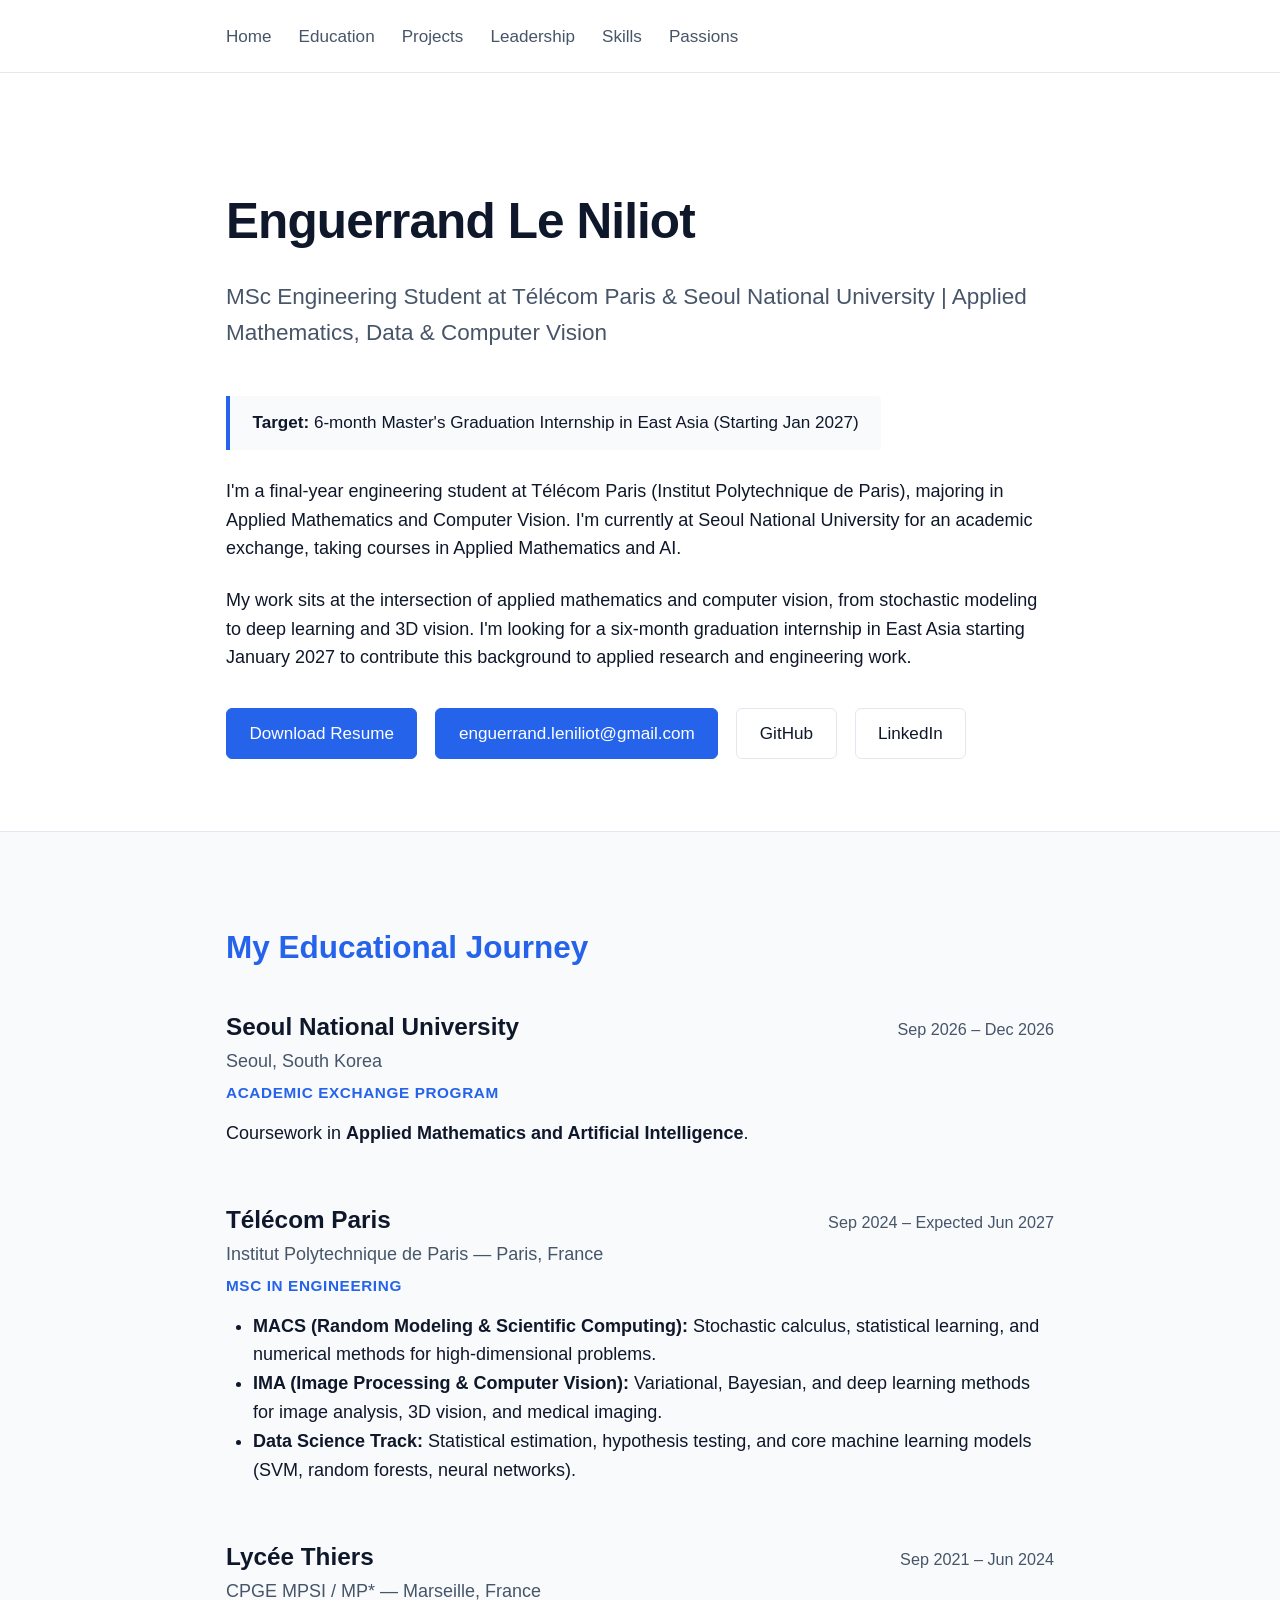
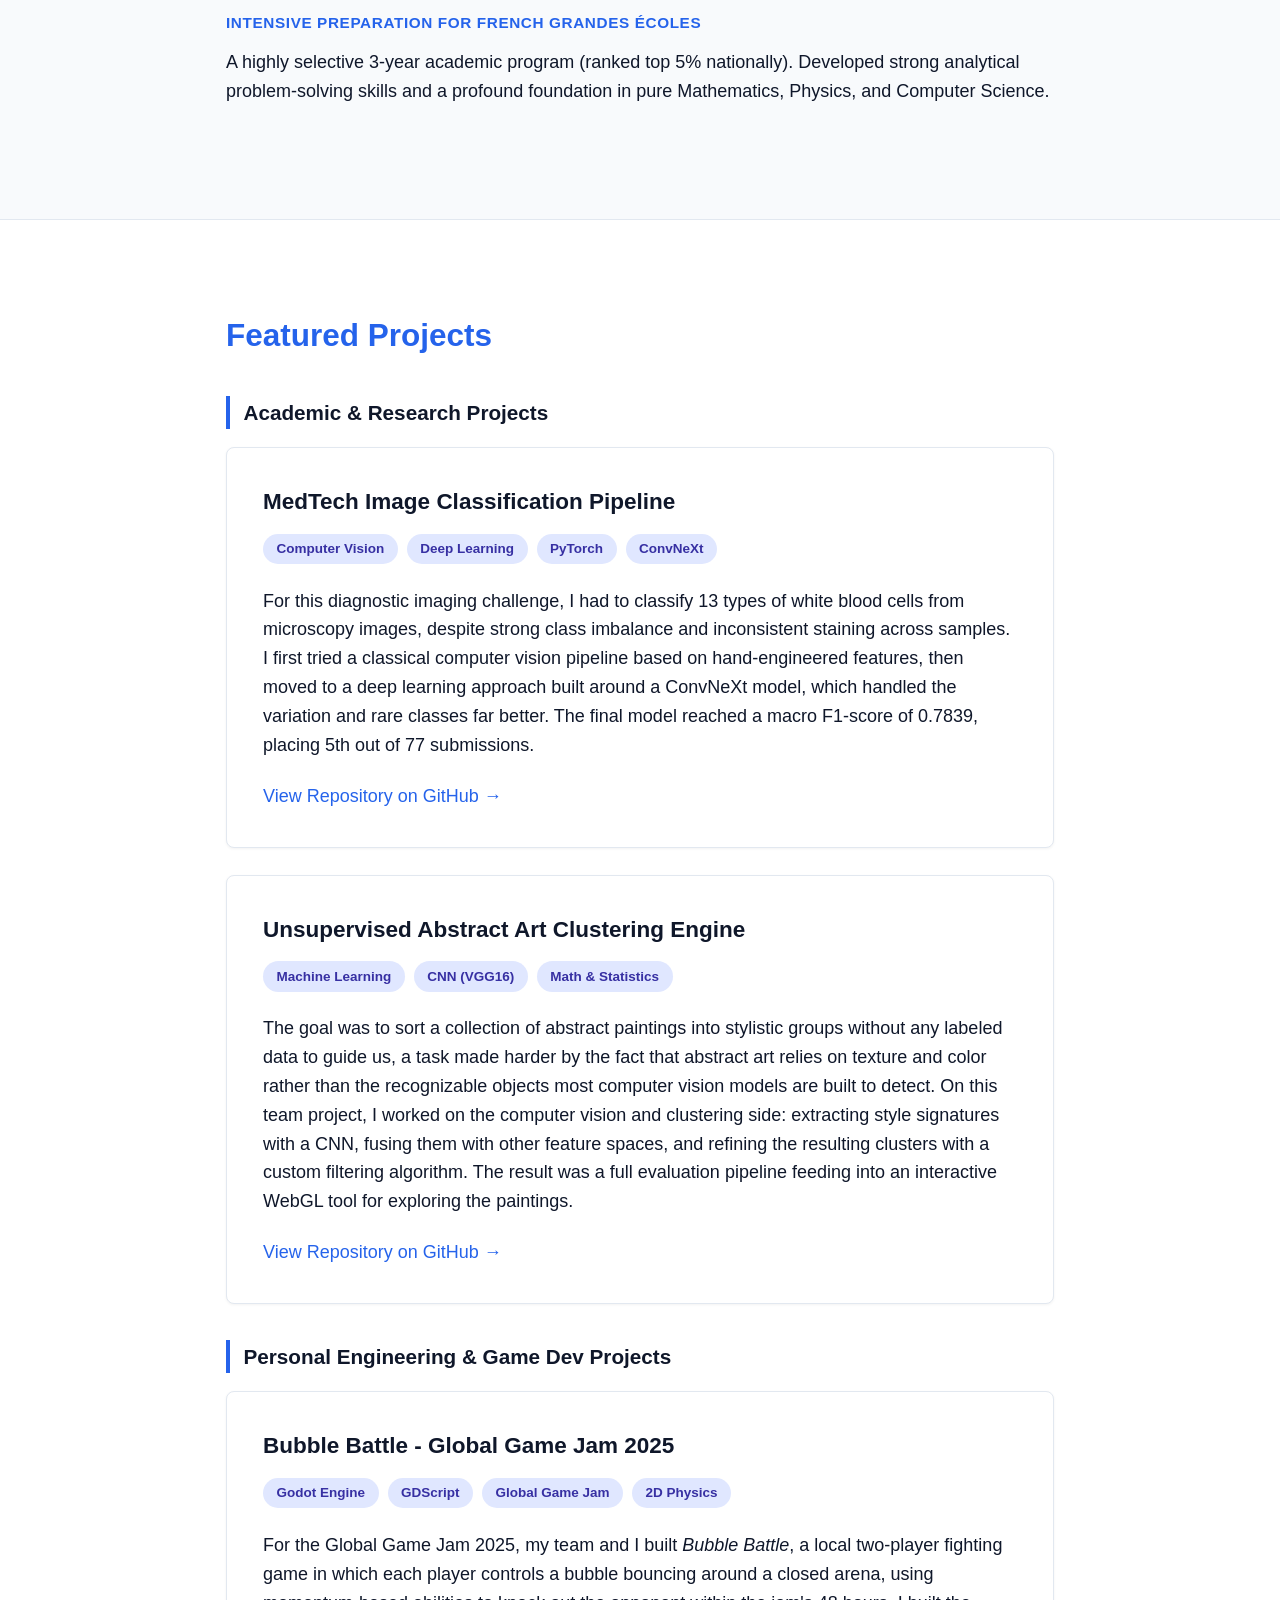
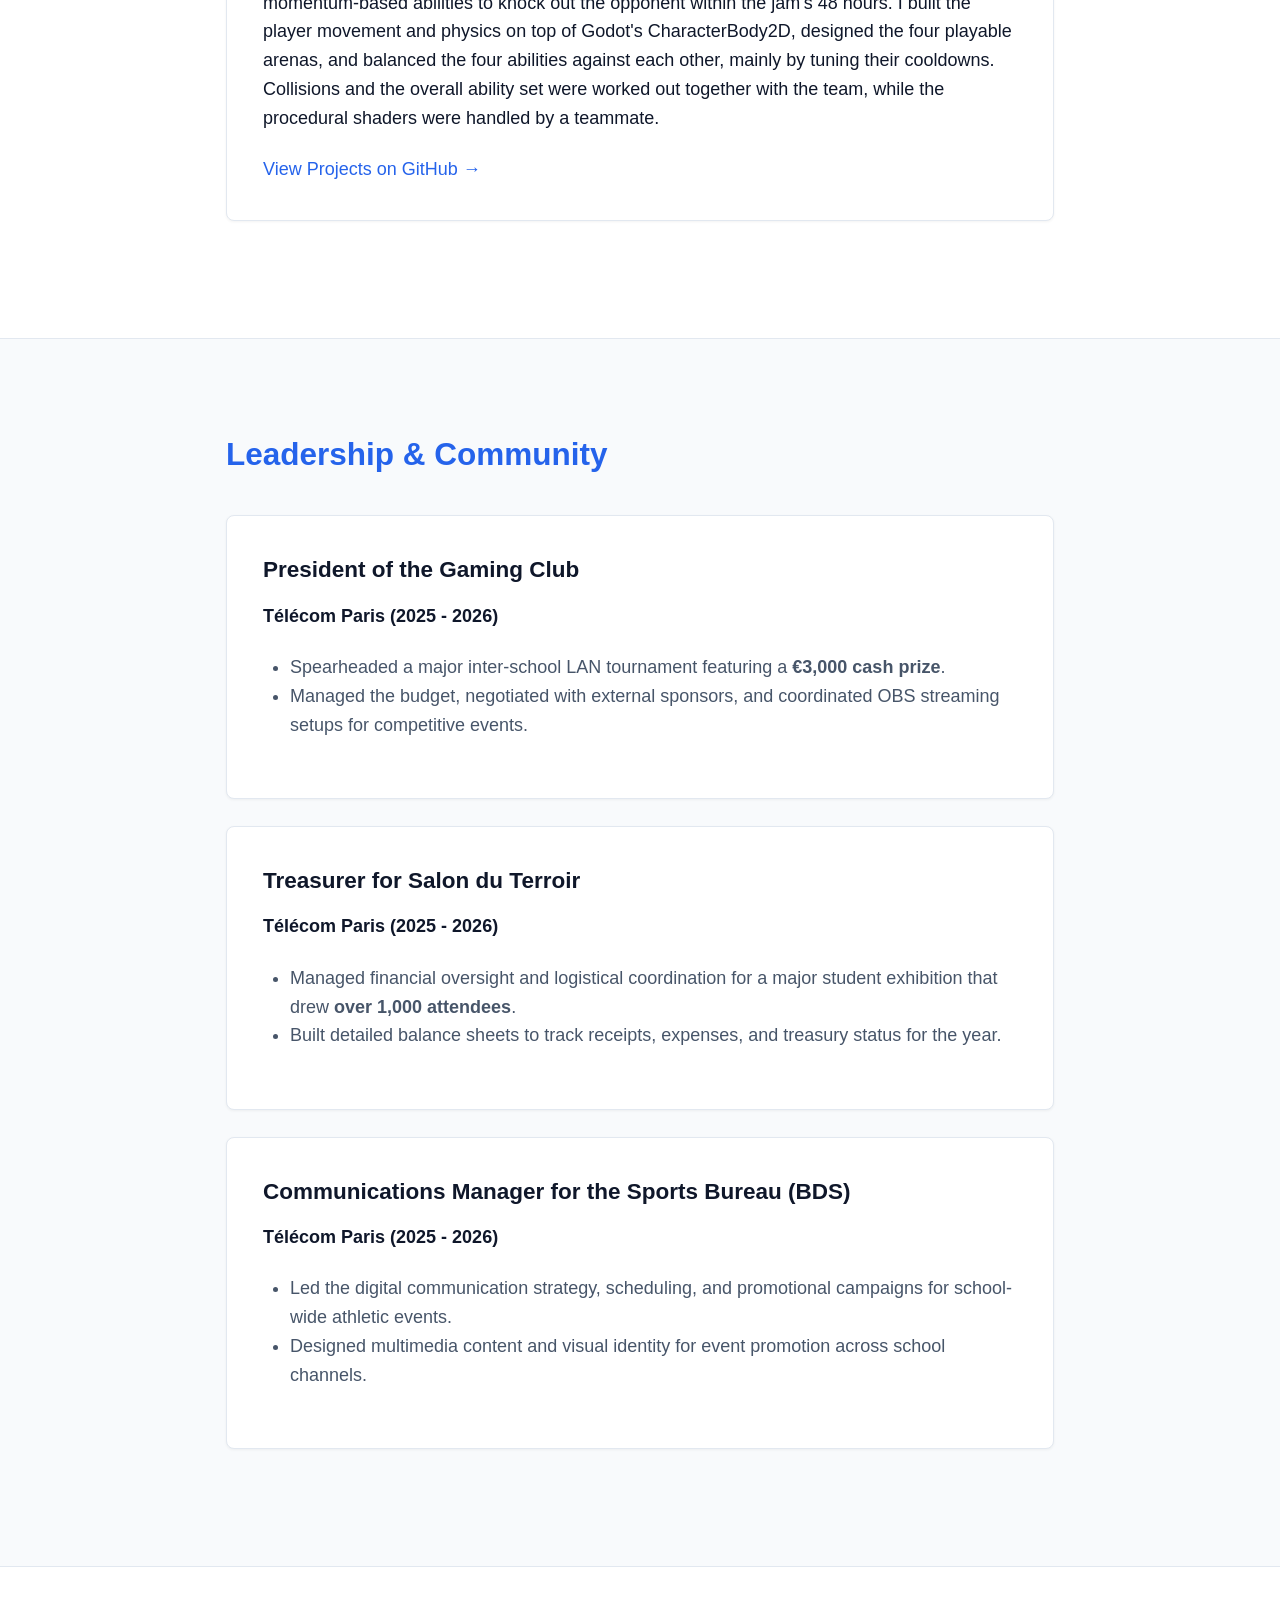
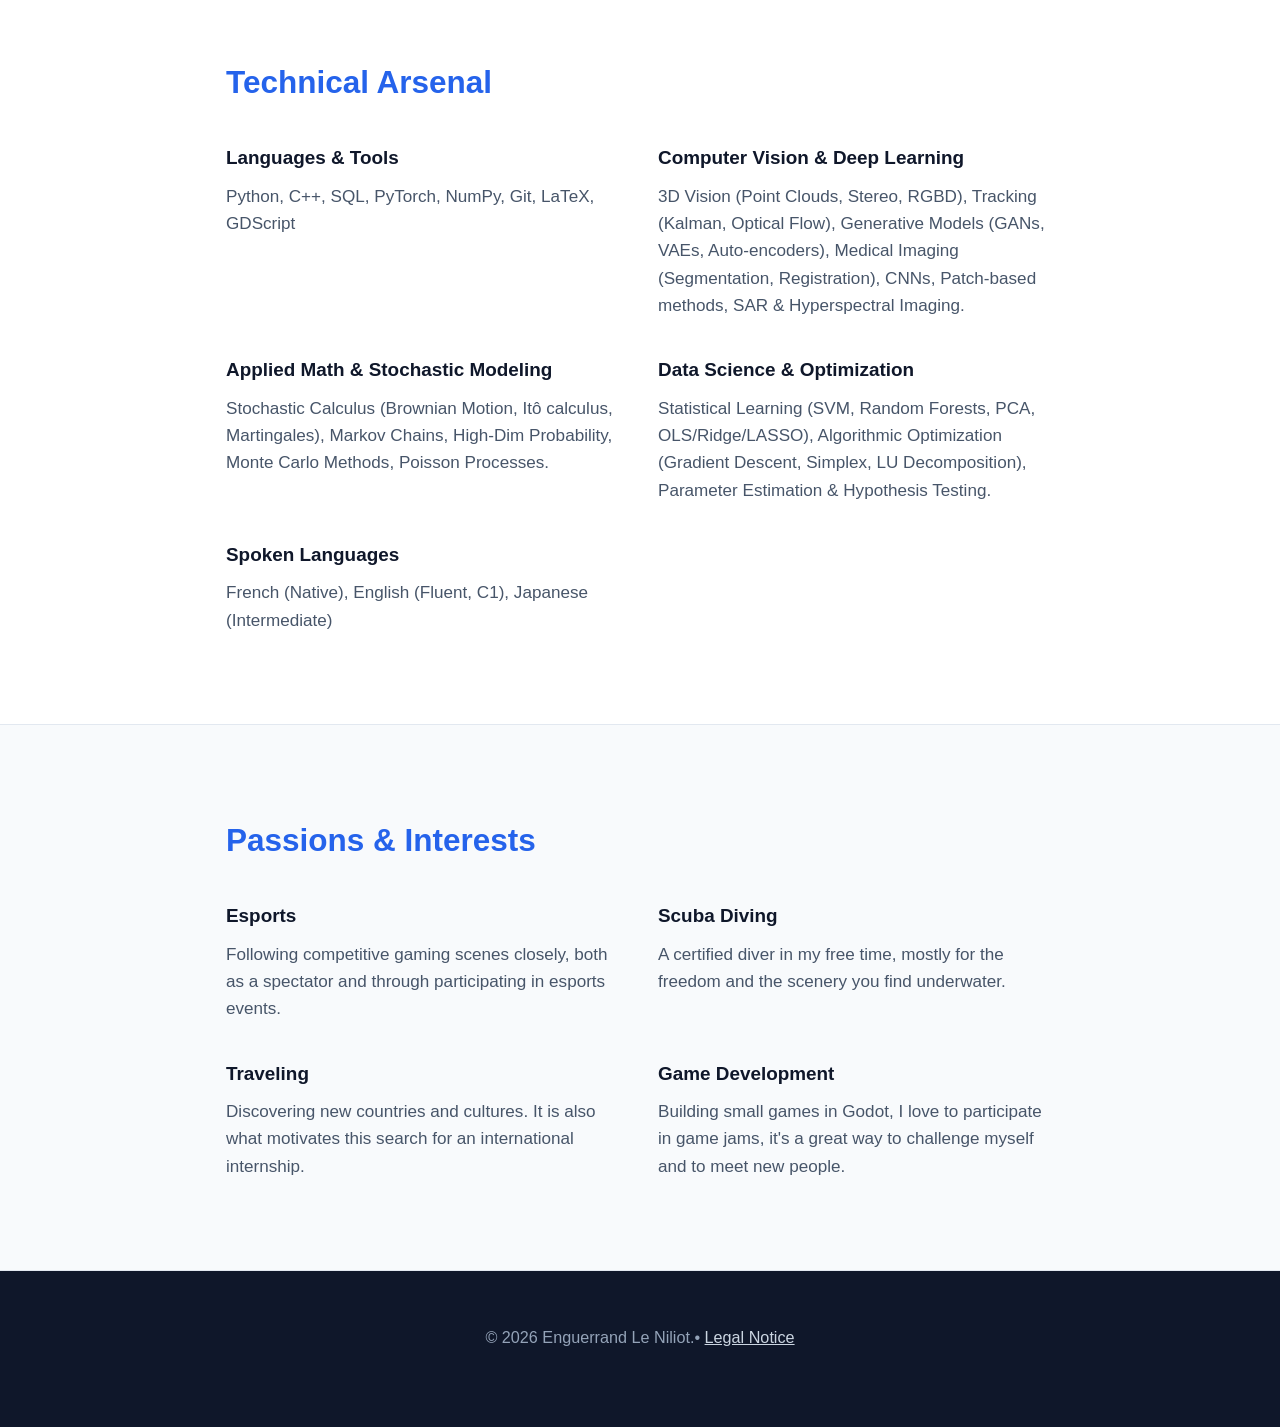
==== index.html @ 6fbf0fba "update site" ====
<!DOCTYPE html>
<html lang="en">

<head>
    <meta charset="UTF-8">
    <meta name="viewport" content="width=device-width, initial-scale=1.0">
    <meta name="description"
        content="Enguerrand Le Niliot - Portfolio. MSc Engineering Student in Applied Math, Data & Computer Vision.">
    <title>Enguerrand Le Niliot | Applied Math & Computer Vision</title>
    <link rel="stylesheet" href="css/style.css">
</head>

<body>

    <nav class="navbar">
        <div class="container">
            <a href="#hero">Home</a>
            <a href="#education">Education</a>
            <a href="#projects">Projects</a>
            <a href="#leadership">Leadership</a>
            <a href="#skills">Skills</a>
            <a href="#passions">Passions</a>
        </div>
    </nav>

    <header id="hero" class="section hero">
        <div class="container">
            <h1>Enguerrand Le Niliot</h1>
            <h2>MSc Engineering Student at Télécom Paris & Seoul National University | Applied Mathematics, Data &
                Computer Vision</h2>

            <div class="badge">
                <p><strong>Target:</strong> 6-month Master's Graduation Internship in East Asia (Starting Jan 2027)</p>
            </div>

            <p>
                I'm a final-year engineering student at Télécom Paris (Institut Polytechnique de Paris), majoring in
                Applied Mathematics and Computer Vision. I'm currently at Seoul National
                University for an academic exchange, taking courses in Applied Mathematics and AI.
            </p>
            <p>
                My work sits at the intersection of applied mathematics and computer vision, from stochastic
                modeling to deep learning and 3D vision. I'm looking for a six-month graduation internship in East Asia
                starting January 2027 to contribute this background to applied research and engineering work.
            </p>

            <div class="actions">
                <a href="Enguerrand_Le_Niliot_Resume.pdf" target="_blank" class="btn primary">Download Resume</a>
                <a href="mailto:enguerrand.leniliot@gmail.com" class="btn primary">enguerrand.leniliot@gmail.com</a>
                <a href="https://github.com/EnguerrandLN" target="_blank" class="btn secondary">GitHub</a>
                <a href="https://www.linkedin.com/in/enguerrand-le-niliot" target="_blank"
                    class="btn secondary">LinkedIn</a>
            </div>
        </div>
    </header>

    <section id="education" class="section bg-alt">
        <div class="container">
            <h3>My Educational Journey</h3>

            <div style="margin-bottom: 3rem;">
                <div
                    style="display: flex; justify-content: space-between; align-items: baseline; flex-wrap: wrap; gap: 0.5rem 1rem;">
                    <h4 style="font-size: 1.35rem; margin-bottom: 0;">Seoul National University</h4>
                    <span style="color: var(--text-muted); font-size: 0.9rem; white-space: nowrap;">Sep 2026 – Dec
                        2026</span>
                </div>
                <p style="color: var(--text-muted); margin-bottom: 0.25rem;">Seoul, South Korea</p>
                <p
                    style="font-size: 0.85rem; font-weight: 600; color: var(--accent-color); text-transform: uppercase; letter-spacing: 0.04em; margin-bottom: 0.75rem;">
                    Academic Exchange Program</p>
                <p>Coursework in <strong>Applied Mathematics and Artificial Intelligence</strong>.</p>
            </div>

            <div style="margin-bottom: 3rem;">
                <div
                    style="display: flex; justify-content: space-between; align-items: baseline; flex-wrap: wrap; gap: 0.5rem 1rem;">
                    <h4 style="font-size: 1.35rem; margin-bottom: 0;">Télécom Paris</h4>
                    <span style="color: var(--text-muted); font-size: 0.9rem; white-space: nowrap;">Sep 2024 – Expected
                        Jun 2027</span>
                </div>
                <p style="color: var(--text-muted); margin-bottom: 0.25rem;">Institut Polytechnique de Paris — Paris,
                    France</p>
                <p
                    style="font-size: 0.85rem; font-weight: 600; color: var(--accent-color); text-transform: uppercase; letter-spacing: 0.04em; margin-bottom: 0.75rem;">
                    MSc in Engineering</p>
                <ul style="color: var(--text-main);">
                    <li><strong>MACS (Random Modeling & Scientific Computing):</strong> Stochastic calculus, statistical
                        learning, and numerical methods for high-dimensional problems.</li>
                    <li><strong>IMA (Image Processing & Computer Vision):</strong> Variational, Bayesian, and deep
                        learning methods for image analysis, 3D vision, and medical imaging.</li>
                    <li><strong>Data Science Track:</strong> Statistical estimation, hypothesis testing, and core
                        machine learning models (SVM, random forests, neural networks).</li>
                </ul>
            </div>

            <div>
                <div
                    style="display: flex; justify-content: space-between; align-items: baseline; flex-wrap: wrap; gap: 0.5rem 1rem;">
                    <h4 style="font-size: 1.35rem; margin-bottom: 0;">Lycée Thiers</h4>
                    <span style="color: var(--text-muted); font-size: 0.9rem; white-space: nowrap;">Sep 2021 – Jun
                        2024</span>
                </div>
                <p style="color: var(--text-muted); margin-bottom: 0.25rem;">CPGE MPSI / MP* — Marseille, France</p>
                <p
                    style="font-size: 0.85rem; font-weight: 600; color: var(--accent-color); text-transform: uppercase; letter-spacing: 0.04em; margin-bottom: 0.75rem;">
                    Intensive Preparation for French Grandes Écoles</p>
                <p>A highly selective 3-year academic program (ranked top 5% nationally). Developed strong analytical
                    problem-solving skills and a profound foundation in pure Mathematics, Physics, and Computer
                    Science.</p>
            </div>
        </div>
    </section>

    <section id="projects" class="section">
        <div class="container">
            <h3>Featured Projects</h3>

            <h4 class="section-subtitle">Academic & Research Projects</h4>

            <div class="project-card">
                <h4>MedTech Image Classification Pipeline</h4>
                <div class="tags">
                    <span class="tag">Computer Vision</span>
                    <span class="tag">Deep Learning</span>
                    <span class="tag">PyTorch</span>
                    <span class="tag">ConvNeXt</span>
                </div>
                <p>For this diagnostic imaging challenge, I had to classify 13 types of white blood cells from
                    microscopy images, despite strong class imbalance and inconsistent staining across samples. I first
                    tried a classical computer vision pipeline based on hand-engineered features, then moved to a deep
                    learning approach built around a ConvNeXt model, which handled the variation and rare classes far
                    better. The final model reached a macro F1-score of 0.7839, placing 5th out of 77 submissions.</p>
                <a href="https://github.com/EnguerrandLN/White-Blood-Cell-Classification" target="_blank"
                    class="link">View Repository on GitHub &rarr;</a>
            </div>

            <div class="project-card">
                <h4>Unsupervised Abstract Art Clustering Engine</h4>
                <div class="tags">
                    <span class="tag">Machine Learning</span>
                    <span class="tag">CNN (VGG16)</span>
                    <span class="tag">Math & Statistics</span>
                </div>
                <p>The goal was to sort a collection of abstract paintings into stylistic groups without any labeled
                    data
                    to guide us, a task made harder by the fact that abstract art relies on texture and color rather
                    than
                    the recognizable objects most computer vision models are built to detect. On this team project, I
                    worked on the computer vision and clustering side: extracting style signatures with a CNN, fusing
                    them
                    with other feature spaces, and refining the resulting clusters with a custom filtering algorithm.
                    The
                    result was a full evaluation pipeline feeding into an interactive WebGL tool for exploring the
                    paintings.</p>
                <a href="https://github.com/EnguerrandLN/classification-of-abstract-painting" target="_blank"
                    class="link">View Repository on GitHub &rarr;</a>
            </div>

            <h4 class="section-subtitle">Personal Engineering & Game Dev Projects</h4>

            <div class="project-card">
                <h4>Bubble Battle - Global Game Jam 2025</h4>
                <div class="tags">
                    <span class="tag">Godot Engine</span>
                    <span class="tag">GDScript</span>
                    <span class="tag">Global Game Jam</span>
                    <span class="tag">2D Physics</span>
                </div>
                <p>For the Global Game Jam 2025, my team and I built <em>Bubble Battle</em>, a local two-player fighting
                    game in which each player controls a bubble bouncing around a closed arena, using momentum-based
                    abilities to knock out the opponent within the jam's 48 hours. I built the player movement and
                    physics
                    on top of Godot's CharacterBody2D, designed the four playable arenas, and balanced the four
                    abilities
                    against each other, mainly by tuning their cooldowns. Collisions and the overall ability set were
                    worked out together with the team, while the procedural shaders were handled by a teammate.</p>
                <a href="https://github.com/Alex-Onceanu/GGJ2025" target="_blank" class="link">View Projects on GitHub
                    &rarr;</a>
            </div>
        </div>
    </section>

    <section id="leadership" class="section bg-alt">
        <div class="container">
            <h3>Leadership & Community</h3>

            <div class="project-card">
                <h4>President of the Gaming Club</h4>
                <p><strong>Télécom Paris (2025 - 2026)</strong></p>
                <ul>
                    <li>Spearheaded a major inter-school LAN tournament featuring a <strong>€3,000 cash prize</strong>.
                    </li>
                    <li>Managed the budget, negotiated with external sponsors, and coordinated OBS streaming setups for
                        competitive events.</li>
                </ul>
            </div>

            <div class="project-card">
                <h4>Treasurer for Salon du Terroir</h4>
                <p><strong>Télécom Paris (2025 - 2026)</strong></p>
                <ul>
                    <li>Managed financial oversight and logistical coordination for a major student exhibition that drew
                        <strong>over 1,000 attendees</strong>.
                    </li>
                    <li>Built detailed balance sheets to track receipts, expenses, and treasury status for the year.
                    </li>
                </ul>
            </div>
            <div class="project-card">
                <h4>Communications Manager for the Sports Bureau (BDS)</h4>
                <p><strong>Télécom Paris (2025 - 2026)</strong></p>
                <ul>
                    <li>Led the digital communication strategy, scheduling, and promotional campaigns for school-wide
                        athletic events.</li>
                    <li>Designed multimedia content and visual identity for event promotion across school channels.</li>
                </ul>
            </div>
        </div>
    </section>

    <section id="skills" class="section">
        <div class="container">
            <h3>Technical Arsenal</h3>

            <div class="skills-grid">
                <div class="skill-category">
                    <h4>Languages & Tools</h4>
                    <p>Python, C++, SQL, PyTorch, NumPy, Git, LaTeX, GDScript</p>
                </div>
                <div class="skill-category">
                    <h4>Computer Vision & Deep Learning</h4>
                    <p>3D Vision (Point Clouds, Stereo, RGBD), Tracking (Kalman, Optical Flow), Generative Models
                        (GANs, VAEs, Auto-encoders), Medical Imaging (Segmentation, Registration), CNNs, Patch-based
                        methods, SAR & Hyperspectral Imaging.</p>
                </div>
                <div class="skill-category">
                    <h4>Applied Math & Stochastic Modeling</h4>
                    <p>Stochastic Calculus (Brownian Motion, Itô calculus, Martingales), Markov Chains, High-Dim
                        Probability, Monte Carlo Methods, Poisson Processes.</p>
                </div>
                <div class="skill-category">
                    <h4>Data Science & Optimization</h4>
                    <p>Statistical Learning (SVM, Random Forests, PCA, OLS/Ridge/LASSO), Algorithmic Optimization
                        (Gradient Descent, Simplex, LU Decomposition), Parameter Estimation & Hypothesis
                        Testing.</p>
                </div>
                <div class="skill-category">
                    <h4>Spoken Languages</h4>
                    <p>French (Native), English (Fluent, C1), Japanese (Intermediate)</p>
                </div>
            </div>
        </div>
    </section>

    <section id="passions" class="section bg-alt">
        <div class="container">
            <h3>Passions & Interests</h3>

            <div class="skills-grid">
                <div class="skill-category">
                    <h4>Esports</h4>
                    <p>Following competitive gaming scenes closely, both as a spectator and through participating in
                        esports events.</p>
                </div>
                <div class="skill-category">
                    <h4>Scuba Diving</h4>
                    <p>A certified diver in my free time, mostly for the freedom and the scenery you find
                        underwater.</p>
                </div>
                <div class="skill-category">
                    <h4>Traveling</h4>
                    <p>Discovering new countries and cultures. It is also what motivates this search for an
                        international internship.</p>
                </div>
                <div class="skill-category">
                    <h4>Game Development</h4>
                    <p>Building small games in Godot, I love to participate in game jams, it's a great way to challenge
                        myself and to meet new people.</p>
                </div>
            </div>
        </div>
    </section>

    <footer>
        <div class="container">
            <p>&copy; 2026 Enguerrand Le Niliot.&bull; <a href="legal.html">Legal Notice</a></p>
        </div>
    </footer>

</body>

</html>
---- css/style.css ----
/* Modern, Tech-Oriented Stylesheet */

:root {
    --bg-color: #ffffff;
    --bg-alt: #f8fafc;
    /* Gris-bleu très clair pour alterner */
    --text-main: #0f172a;
    /* Noir adouci */
    --text-muted: #475569;
    /* Gris lisible */
    --border-color: #e2e8f0;
    --accent-color: #2563eb;
    /* Bleu Tech dynamique */
    --accent-hover: #1d4ed8;
    /* Bleu plus sombre pour le survol */
    --tag-bg: #e0e7ff;
    --tag-text: #3730a3;
}

* {
    box-sizing: border-box;
    margin: 0;
    padding: 0;
}

html {
    scroll-behavior: smooth;
    scroll-padding-top: 80px;
}

body {
    font-family: -apple-system, BlinkMacSystemFont, "Segoe UI", Roboto, Helvetica, Arial, sans-serif;
    background-color: var(--bg-color);
    color: var(--text-main);
    line-height: 1.6;
}

/* Conteneur central pour limiter la largeur du texte */
.container {
    max-width: 900px;
    margin: 0 auto;
    padding: 0 2rem;
}

/* Sections et alternance de couleurs */
.section {
    padding: 5rem 0;
}

.bg-alt {
    background-color: var(--bg-alt);
    border-top: 1px solid var(--border-color);
    border-bottom: 1px solid var(--border-color);
}

/* Typographie */
h1,
h2,
h3,
h4 {
    font-weight: 600;
    margin-bottom: 1rem;
    color: var(--text-main);
}

h1 {
    font-size: 2.75rem;
    letter-spacing: -0.05rem;
    color: var(--text-main);
}

h2 {
    font-size: 1.25rem;
    font-weight: 400;
    color: var(--text-muted);
}

h3 {
    font-size: 1.75rem;
    margin-bottom: 2rem;
    color: var(--accent-color);
}

.section-subtitle {
    margin-top: 2rem;
    margin-bottom: 1rem;
    font-size: 1.15rem;
    font-weight: 600;
    border-left: 4px solid var(--accent-color);
    padding-left: 0.75rem;
}

p,
ul {
    margin-bottom: 1.25rem;
}

ul {
    padding-left: 1.5rem;
    color: var(--text-muted);
}

a {
    color: var(--accent-color);
    text-decoration: none;
    font-weight: 500;
}

a:hover {
    text-decoration: underline;
}

/* Navigation Bar */
.navbar {
    position: sticky;
    top: 0;
    background-color: rgba(255, 255, 255, 0.95);
    backdrop-filter: blur(5px);
    border-bottom: 1px solid var(--border-color);
    z-index: 100;
    padding: 1.25rem 0;
}

.navbar .container {
    display: flex;
    gap: 1.5rem;
    flex-wrap: wrap;
}

.navbar a {
    color: var(--text-muted);
    font-size: 0.95rem;
    transition: color 0.2s ease;
}

.navbar a:hover {
    color: var(--accent-color);
    text-decoration: none;
}

/* Hero / Header */
.hero {
    padding: 6rem 0 4rem 0;
}

.badge {
    display: inline-block;
    padding: 0.75rem 1.25rem;
    border-left: 4px solid var(--accent-color);
    background-color: var(--bg-alt);
    border-radius: 0 4px 4px 0;
    margin: 1.5rem 0;
    font-size: 0.95rem;
    color: var(--text-main);
}

.badge p {
    margin-bottom: 0;
}

/* Buttons */
.actions {
    display: flex;
    gap: 1rem;
    flex-wrap: wrap;
    margin-top: 2rem;
}

.btn {
    display: inline-flex;
    align-items: center;
    justify-content: center;
    padding: 0.6rem 1.25rem;
    text-decoration: none;
    border-radius: 6px;
    font-size: 0.95rem;
    font-weight: 500;
    transition: all 0.2s ease;
}

.btn:hover {
    text-decoration: none;
}

.btn.primary {
    background-color: var(--accent-color);
    color: #ffffff;
    border: 1px solid var(--accent-color);
}

.btn.primary:hover {
    background-color: var(--accent-hover);
    border-color: var(--accent-hover);
}

.btn.secondary {
    background-color: #ffffff;
    color: var(--text-main);
    border: 1px solid var(--border-color);
}

.btn.secondary:hover {
    border-color: var(--text-muted);
    background-color: var(--bg-alt);
}

/* Project Cards */
.project-card {
    background-color: #ffffff;
    border: 1px solid var(--border-color);
    padding: 2rem;
    border-radius: 8px;
    margin-bottom: 1.5rem;
    box-shadow: 0 1px 3px rgba(0, 0, 0, 0.05);
}

.project-card h4 {
    font-size: 1.25rem;
    margin-bottom: 0.75rem;
}

/* Tags */
.tags {
    margin-bottom: 1.25rem;
    display: flex;
    flex-wrap: wrap;
    gap: 0.5rem;
}

.tag {
    display: inline-block;
    font-size: 0.75rem;
    font-weight: 600;
    padding: 0.25rem 0.75rem;
    background-color: var(--tag-bg);
    color: var(--tag-text);
    border-radius: 9999px;
    /* Forme pilule */
}

/* CSS Grid pour les Skills et Passions */
.skills-grid {
    display: grid;
    grid-template-columns: repeat(auto-fit, minmax(280px, 1fr));
    gap: 2rem;
    margin-top: 1.5rem;
}

.skill-category h4 {
    margin-bottom: 0.5rem;
    font-size: 1.05rem;
}

.skill-category p {
    color: var(--text-muted);
    font-size: 0.95rem;
    margin-bottom: 0;
}

/* Footer */
footer {
    text-align: center;
    padding: 3rem 0;
    background-color: var(--text-main);
    color: #94a3b8;
    font-size: 0.9rem;
}

footer a {
    color: #cbd5e1;
    text-decoration: underline;
    transition: color 0.2s ease;
}

footer a:hover {
    color: var(--accent-color);
}

/* Mobile Adjustments */
@media (max-width: 600px) {
    .container {
        padding: 0 1.5rem;
    }

    h1 {
        font-size: 2.25rem;
    }

    h3 {
        font-size: 1.5rem;
    }

    .actions {
        flex-direction: column;
    }

    .btn {
        width: 100%;
    }

    .project-card {
        padding: 1.5rem;
    }
}

/* Legère augmentation de la taille de base sur desktop / grands écrans */
@media (min-width: 768px) {
    html {
        font-size: 18px;
    }
}
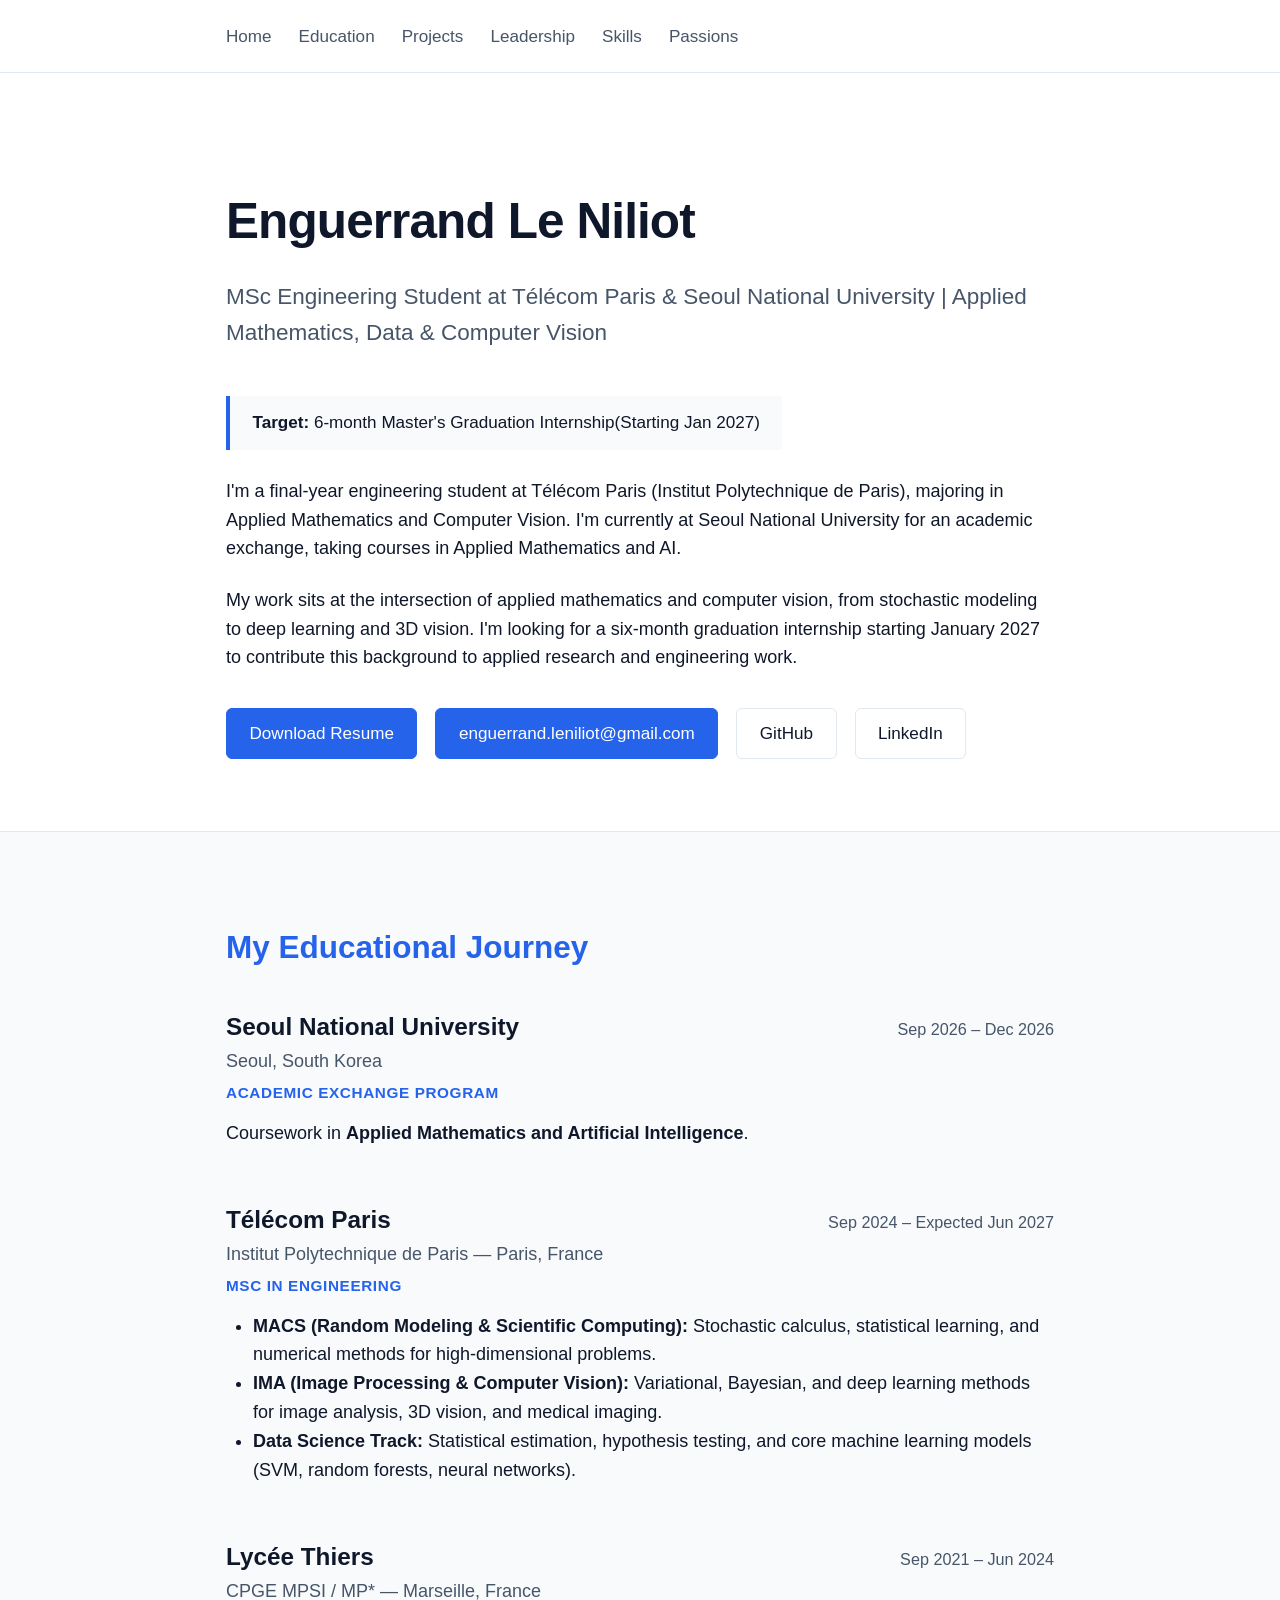
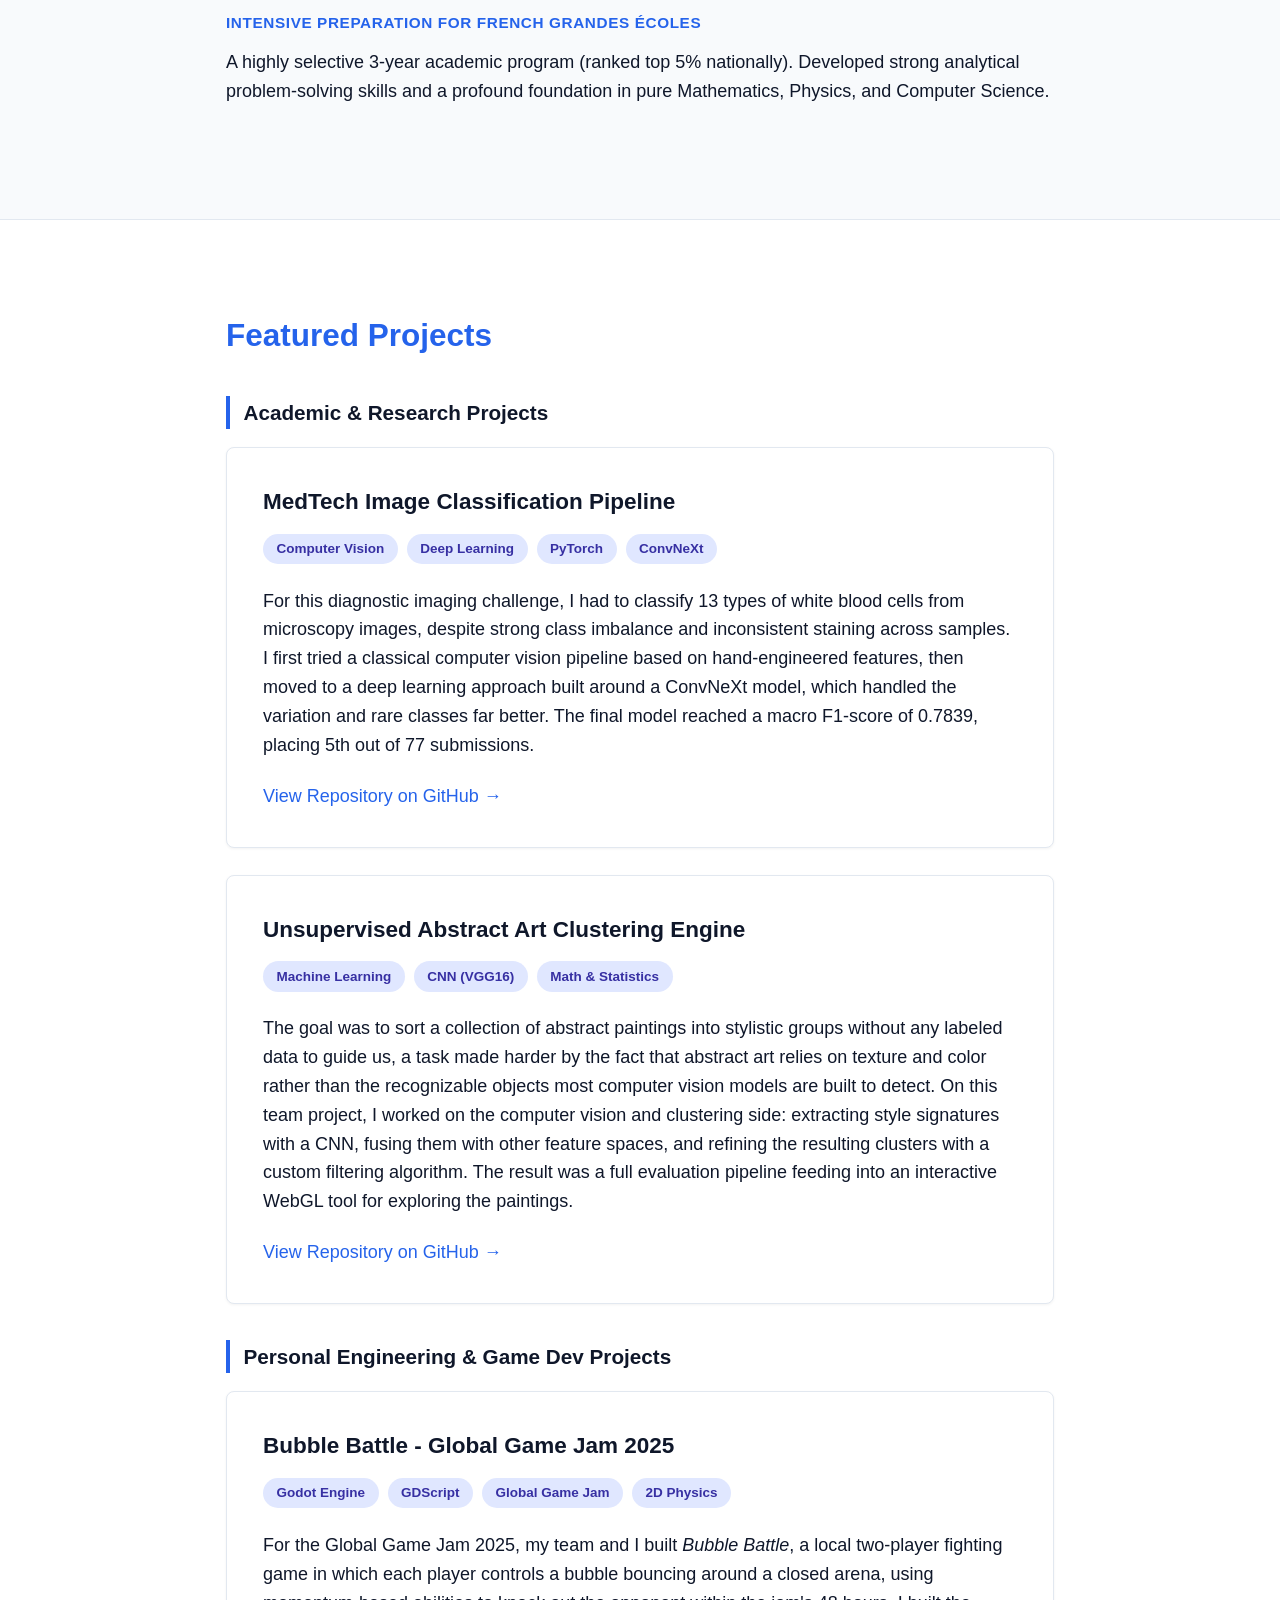
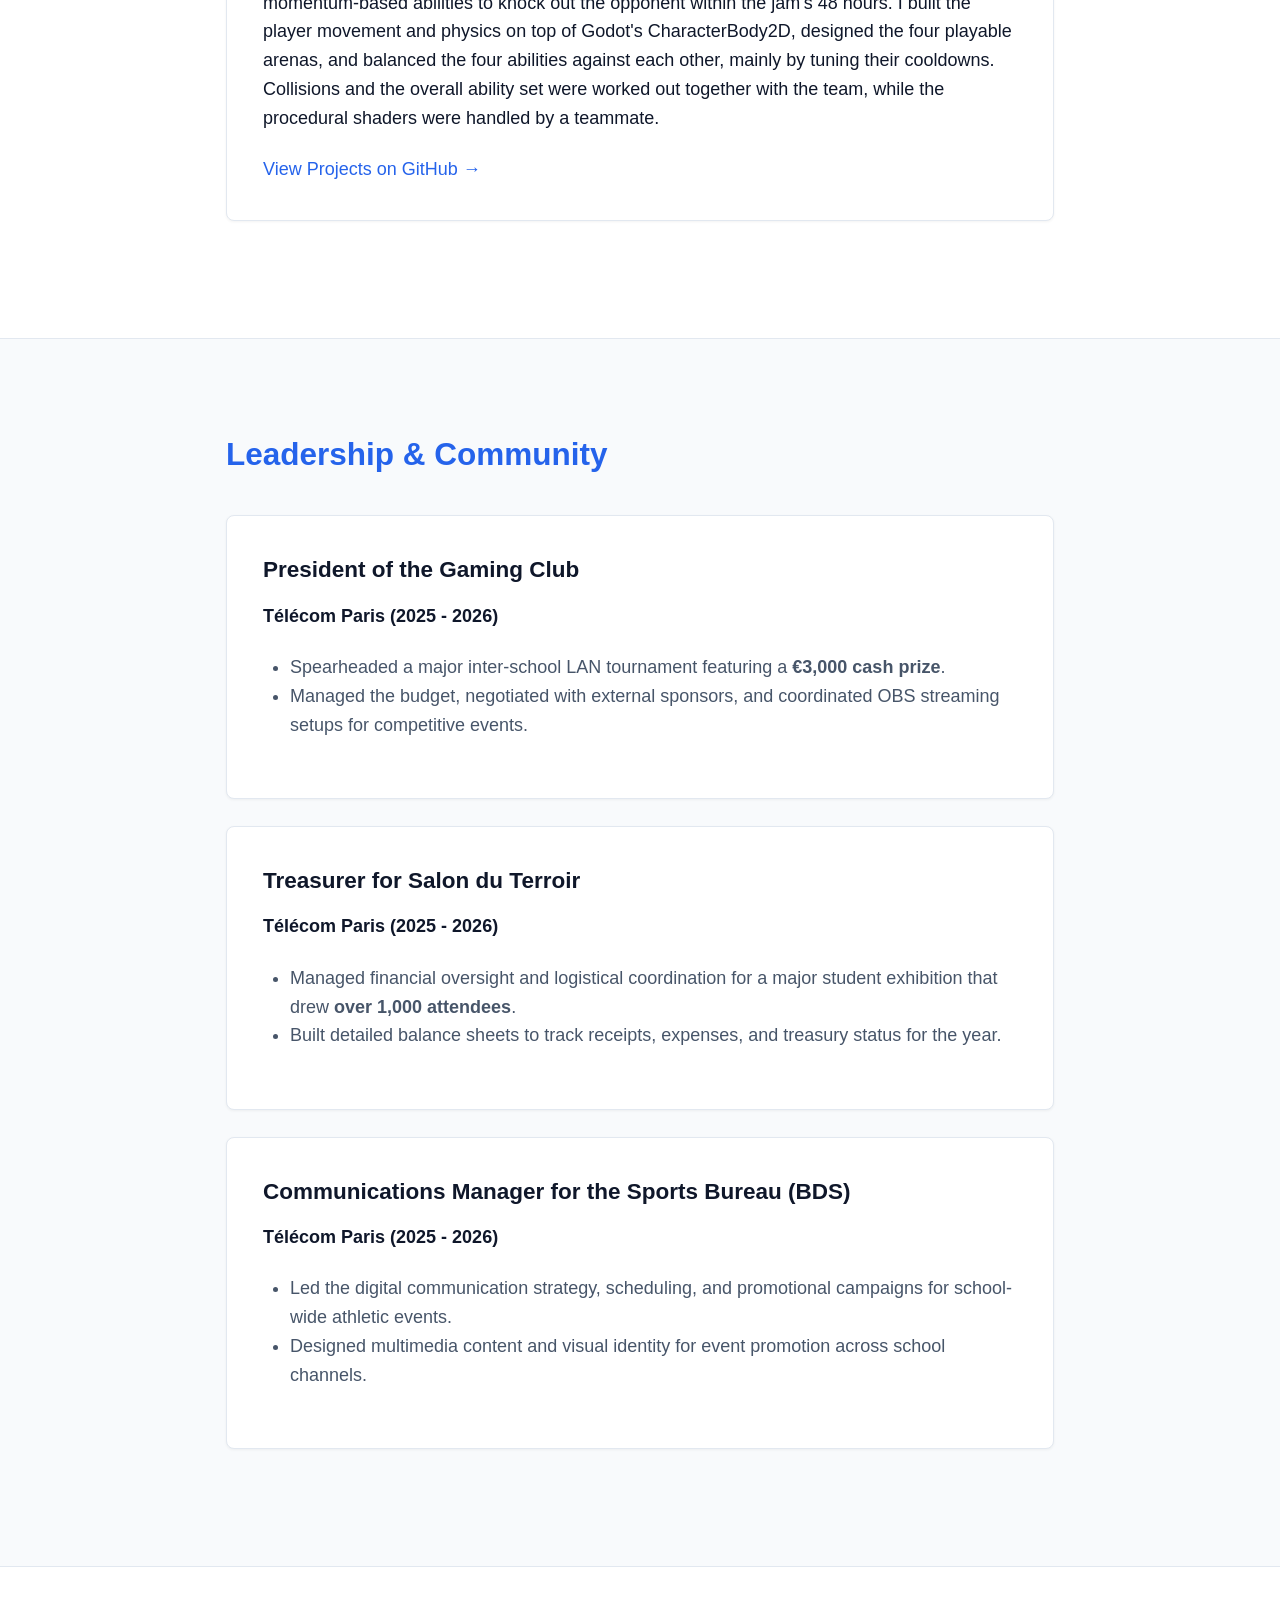
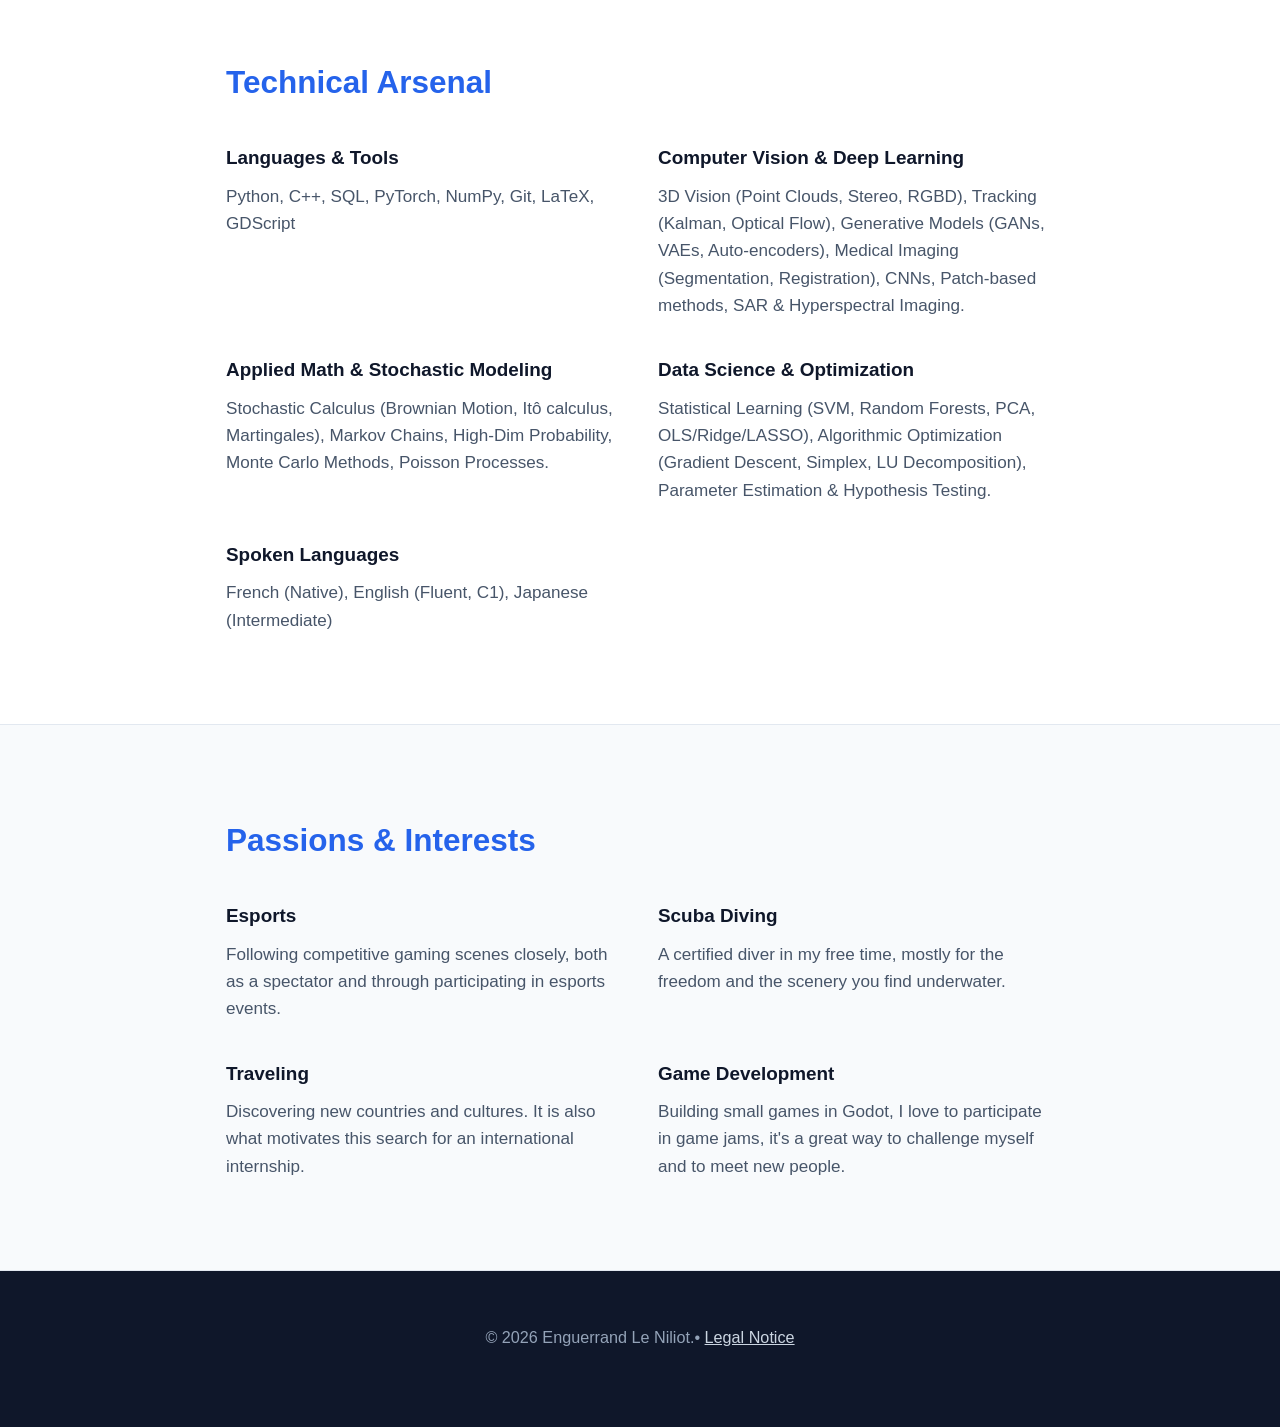
==== commit 6f3ce174: "update site" ====
--- a/index.html
+++ b/index.html
@@ -30,7 +30,7 @@
                 Computer Vision</h2>
 
             <div class="badge">
-                <p><strong>Target:</strong> 6-month Master's Graduation Internship in East Asia (Starting Jan 2027)</p>
+                <p><strong>Target:</strong> 6-month Master's Graduation Internship(Starting Jan 2027)</p>
             </div>
 
             <p>
@@ -40,7 +40,7 @@
             </p>
             <p>
                 My work sits at the intersection of applied mathematics and computer vision, from stochastic
-                modeling to deep learning and 3D vision. I'm looking for a six-month graduation internship in East Asia
+                modeling to deep learning and 3D vision. I'm looking for a six-month graduation internship
                 starting January 2027 to contribute this background to applied research and engineering work.
             </p>
 
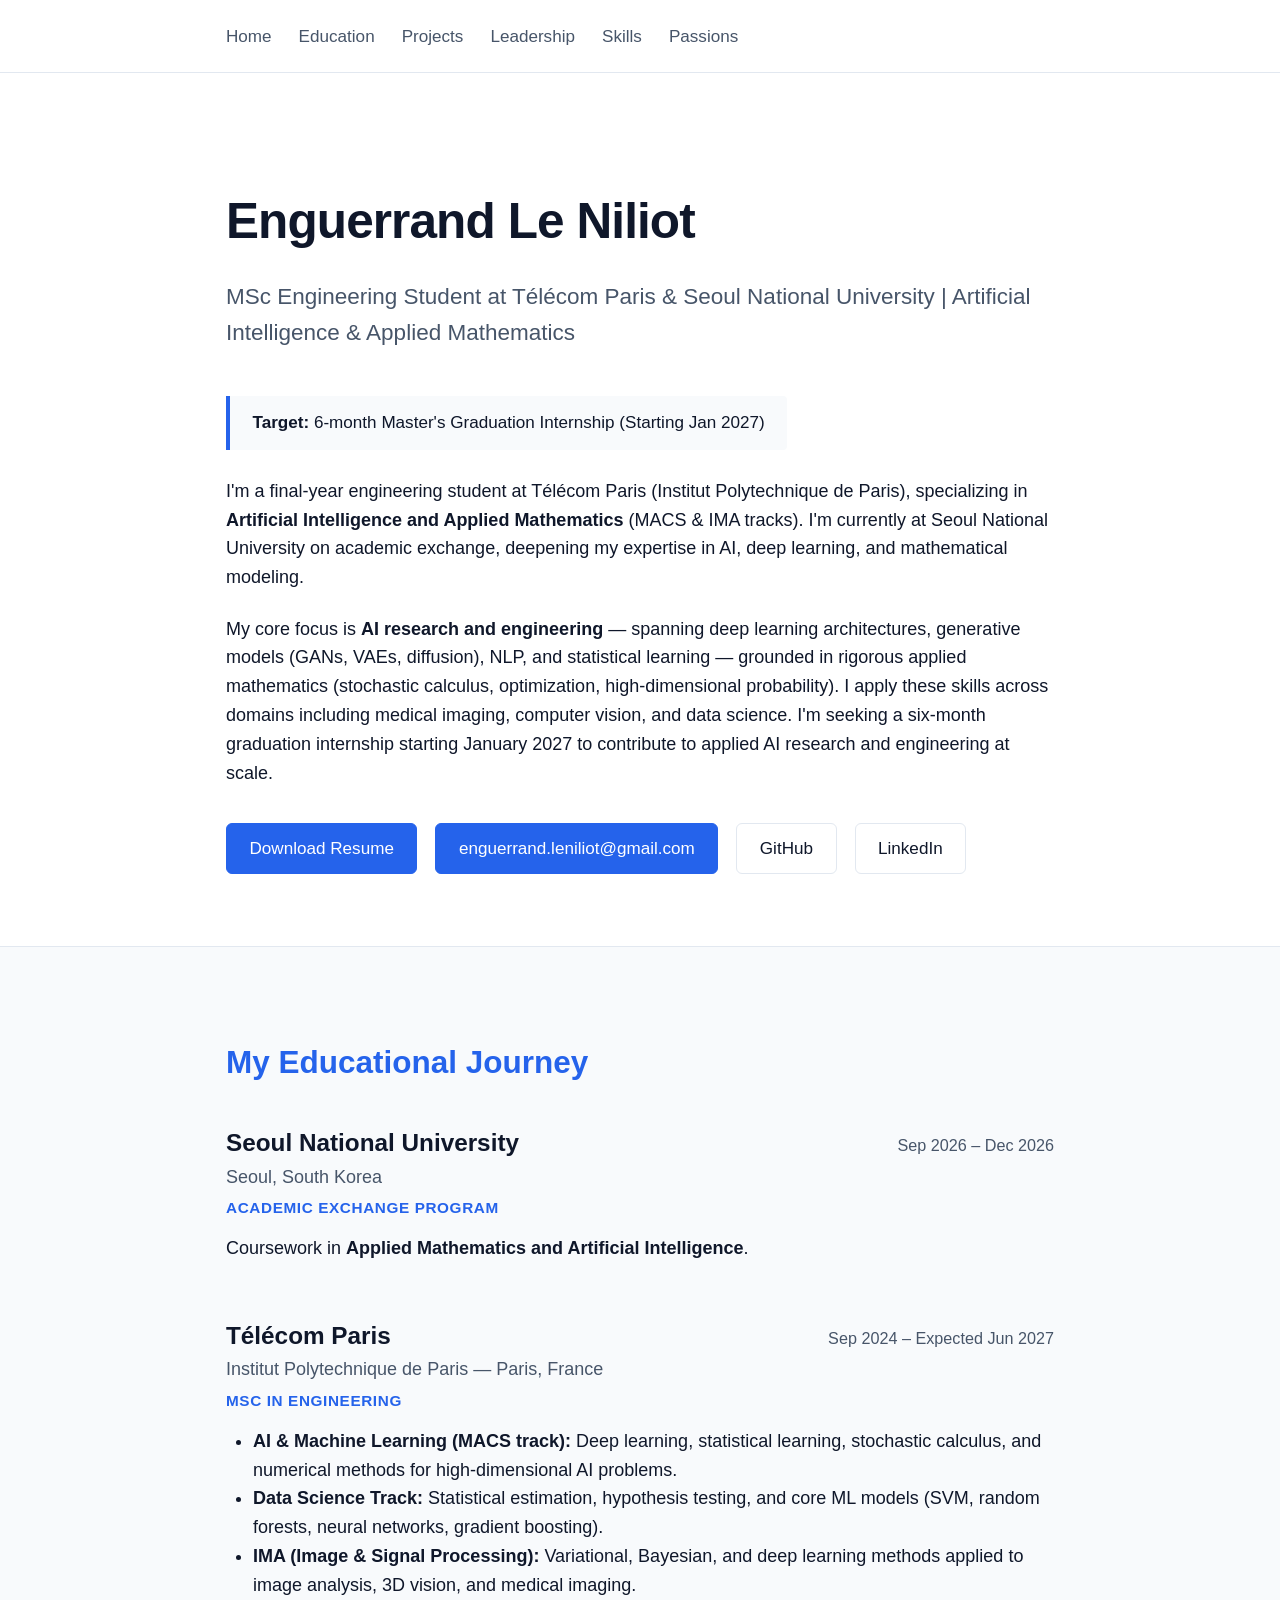
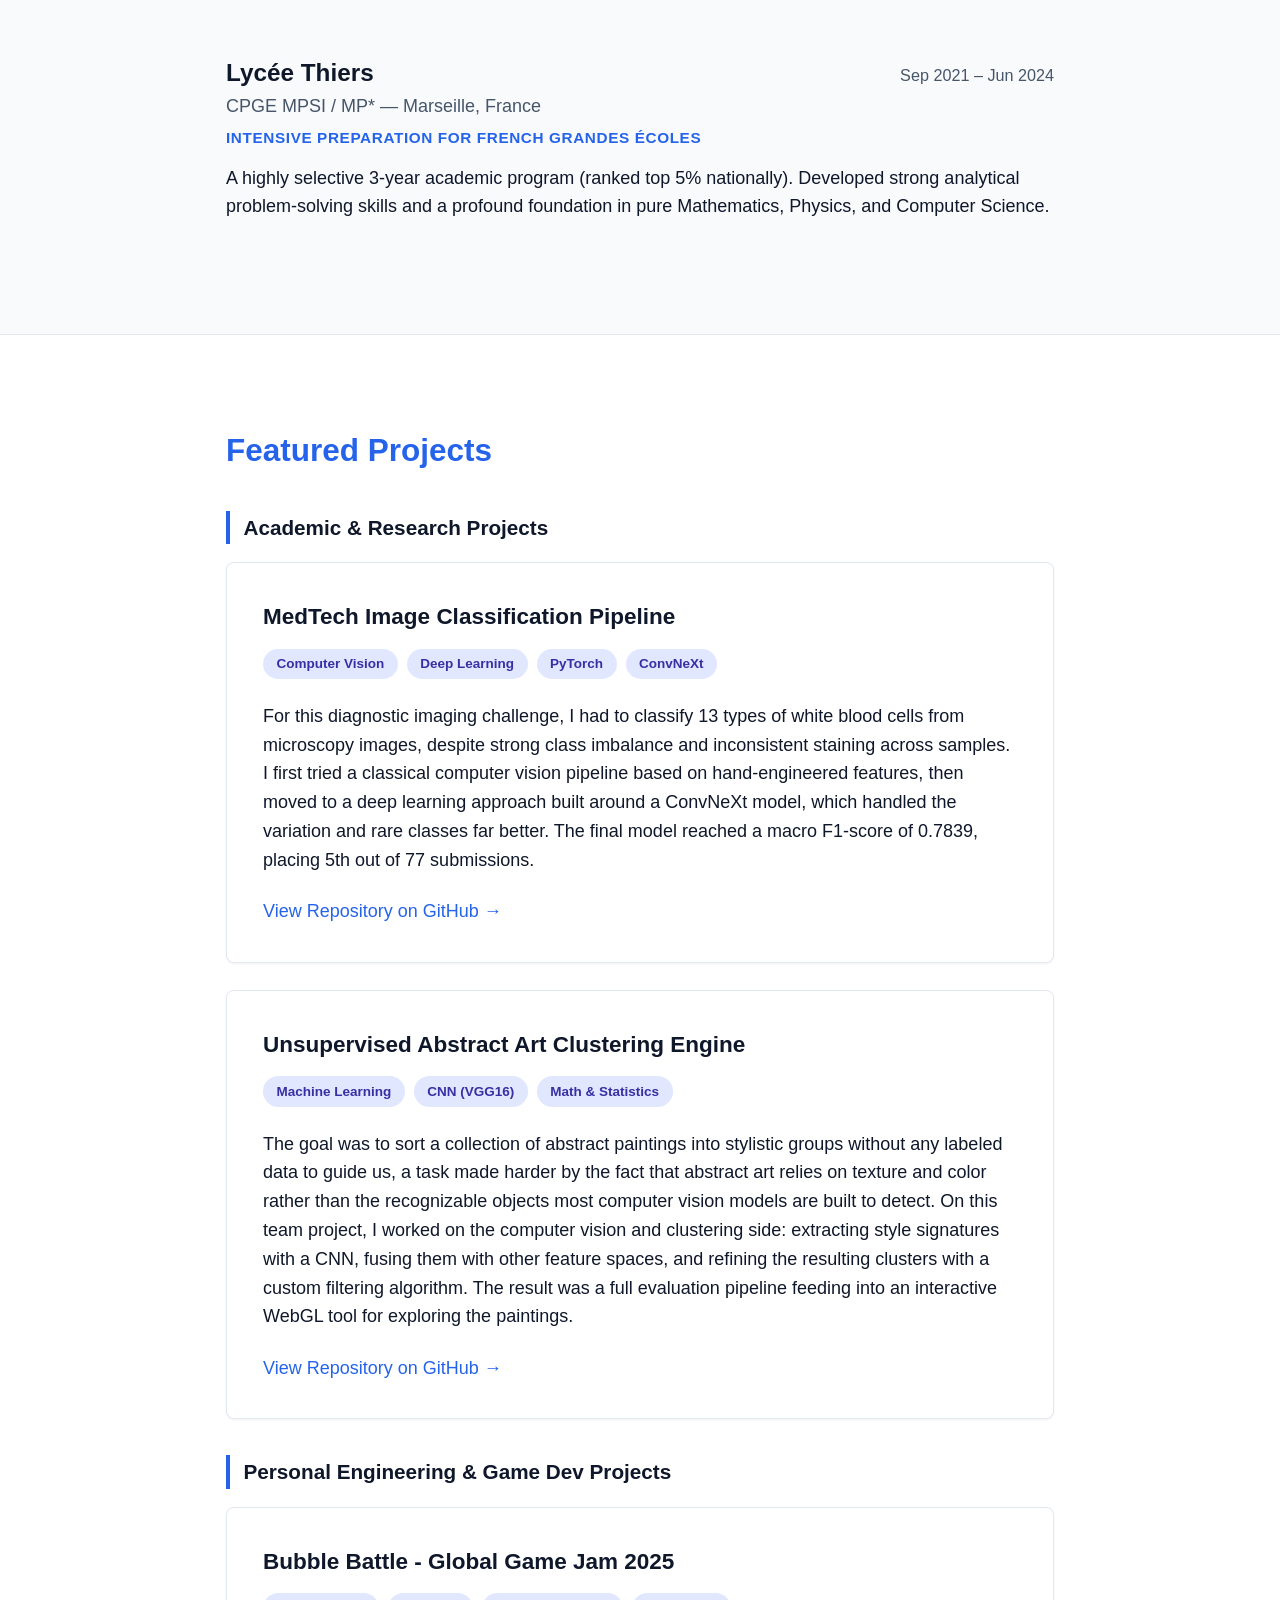
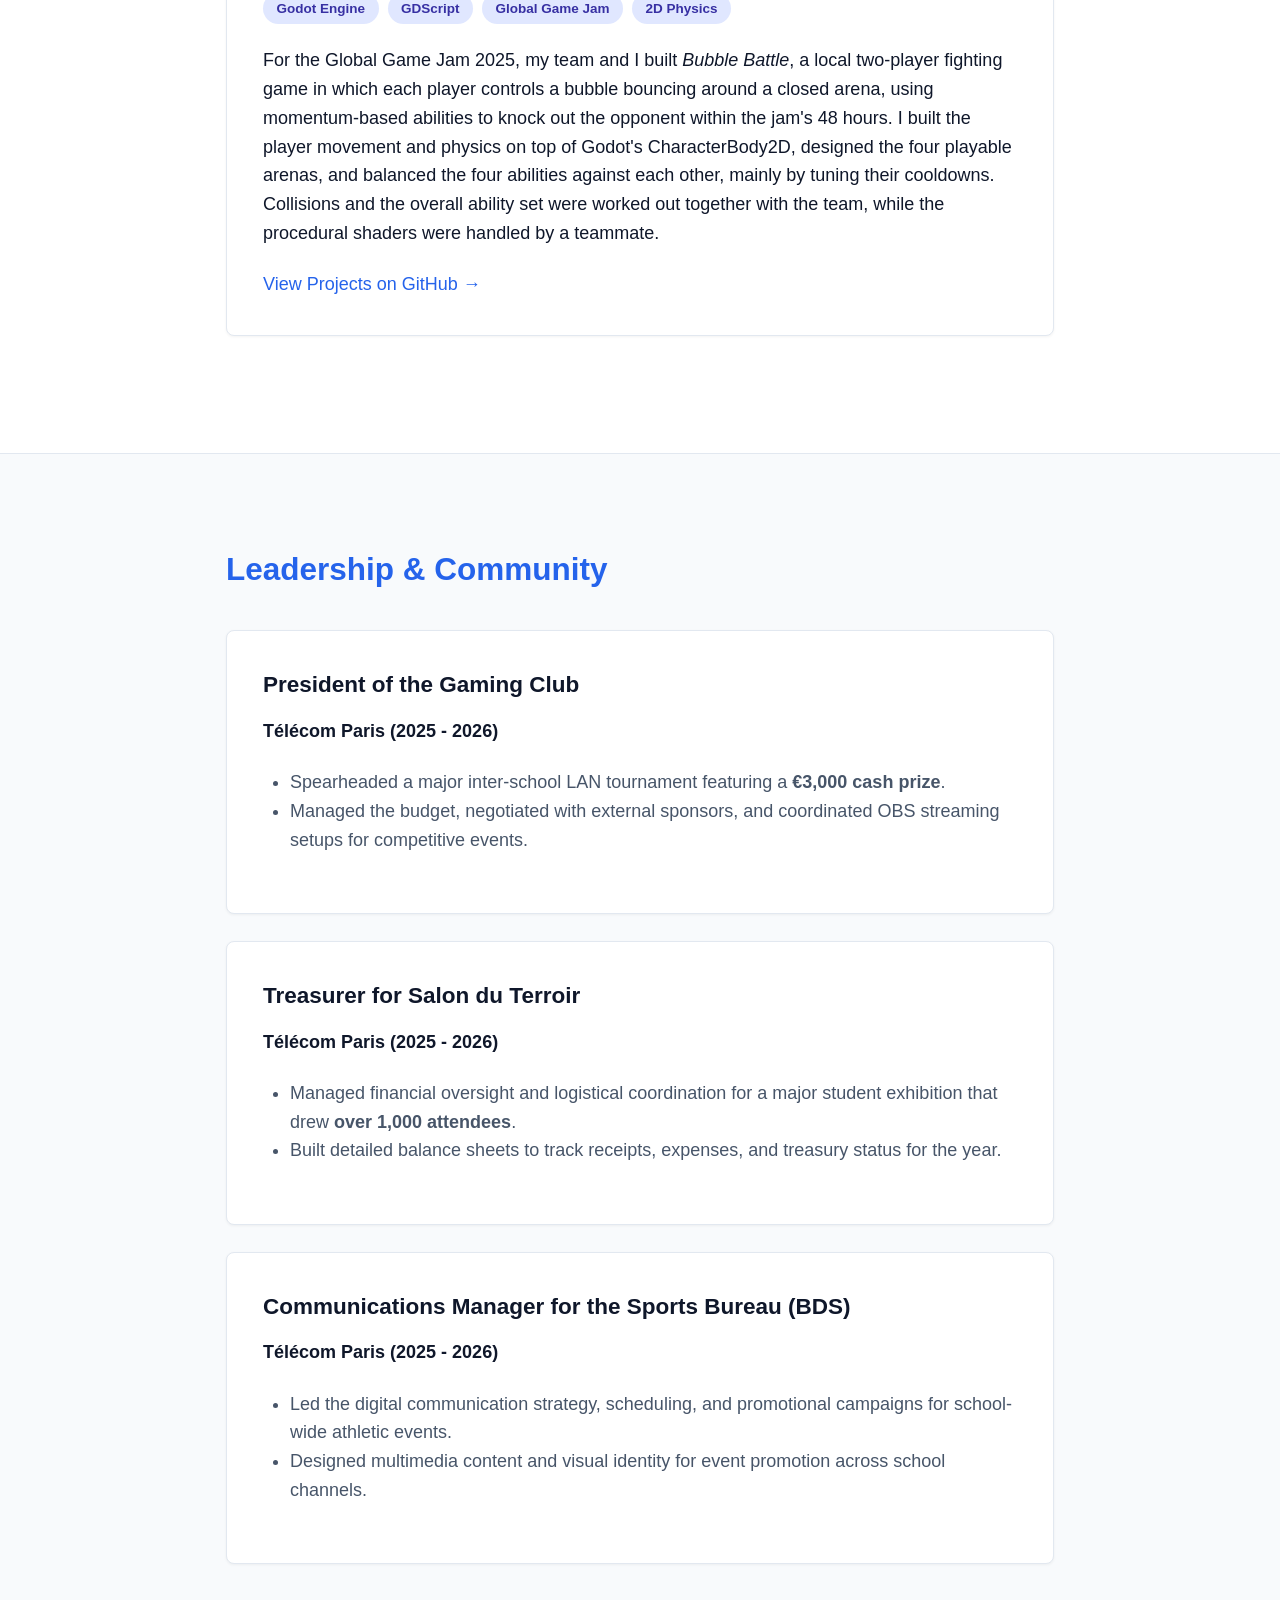
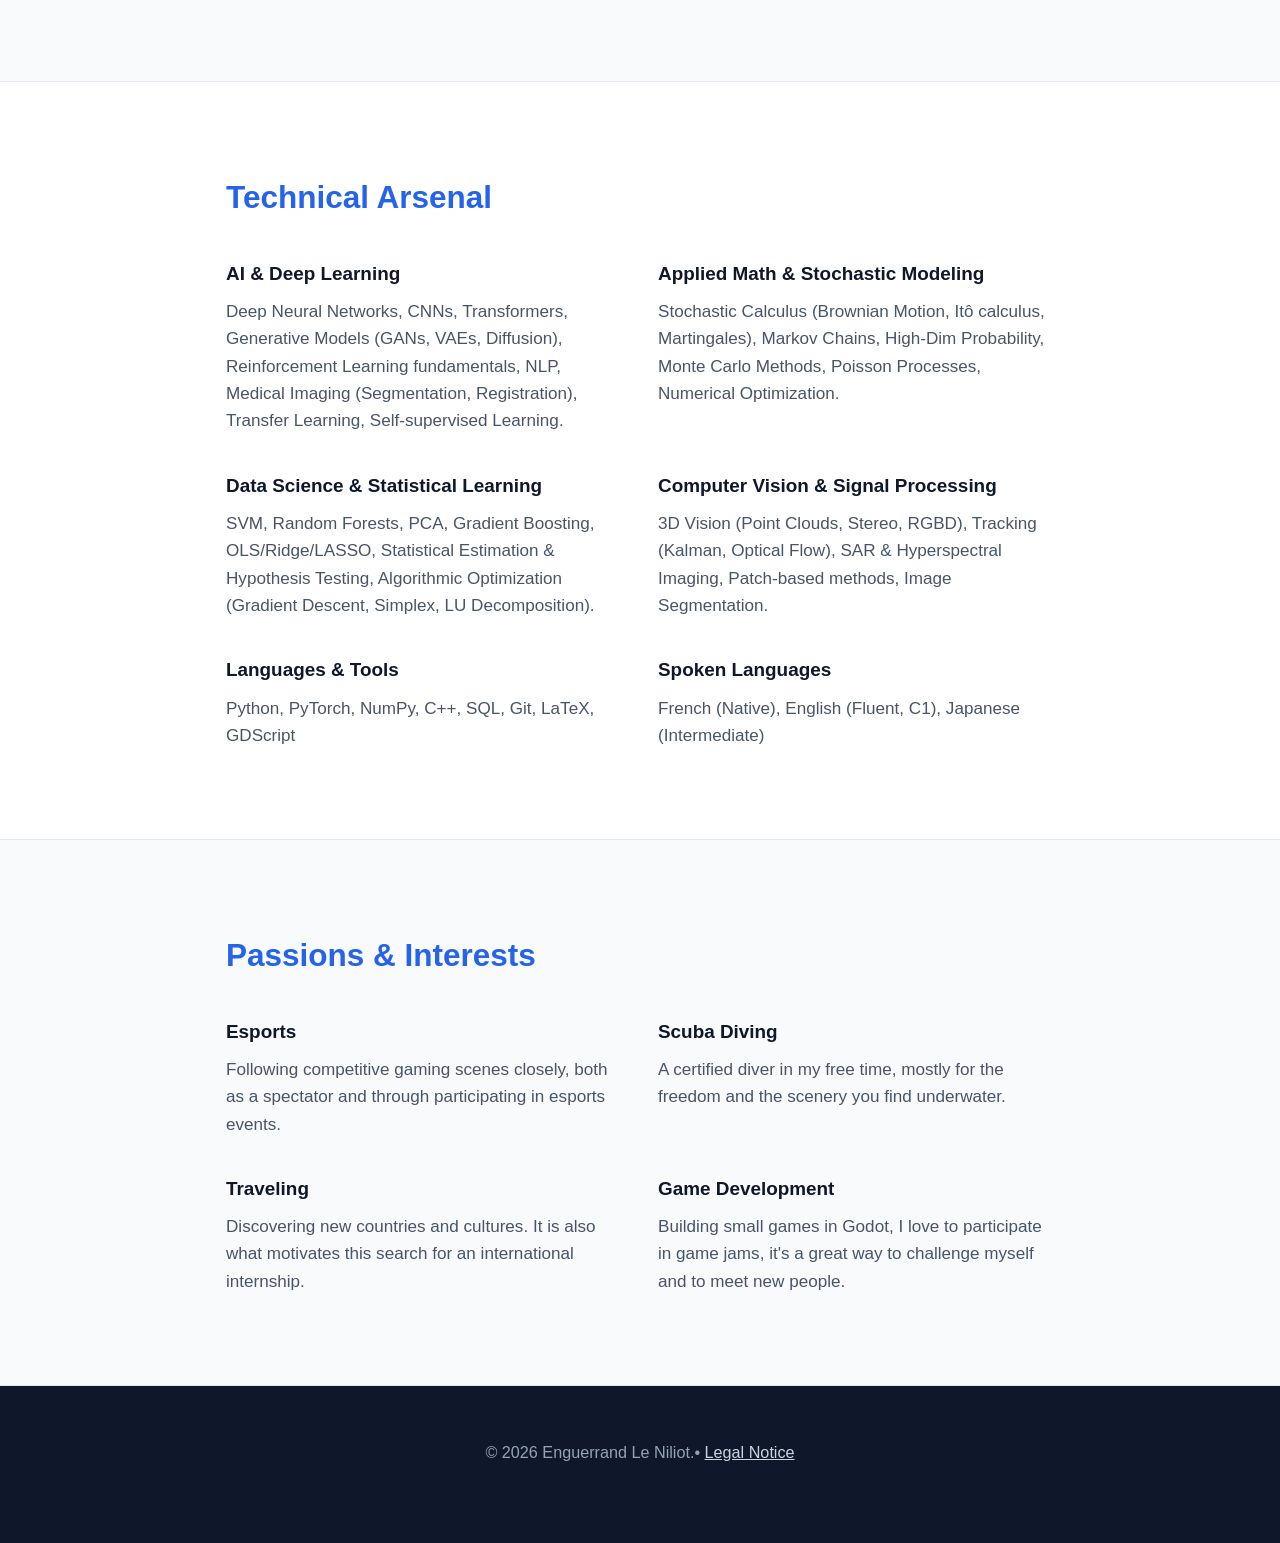
==== commit bb0cae3a: "update site" ====
--- a/index.html
+++ b/index.html
@@ -5,8 +5,8 @@
     <meta charset="UTF-8">
     <meta name="viewport" content="width=device-width, initial-scale=1.0">
     <meta name="description"
-        content="Enguerrand Le Niliot - Portfolio. MSc Engineering Student in Applied Math, Data & Computer Vision.">
-    <title>Enguerrand Le Niliot | Applied Math & Computer Vision</title>
+        content="Enguerrand Le Niliot - Portfolio. MSc Engineering Student specializing in Artificial Intelligence &amp; Applied Mathematics at Télécom Paris and Seoul National University.">
+    <title>Enguerrand Le Niliot | AI &amp; Machine Learning Engineer</title>
     <link rel="stylesheet" href="css/style.css">
 </head>
 
@@ -26,22 +26,27 @@
     <header id="hero" class="section hero">
         <div class="container">
             <h1>Enguerrand Le Niliot</h1>
-            <h2>MSc Engineering Student at Télécom Paris & Seoul National University | Applied Mathematics, Data &
-                Computer Vision</h2>
+            <h2>MSc Engineering Student at Télécom Paris &amp; Seoul National University | Artificial Intelligence &amp;
+                Applied Mathematics</h2>
 
             <div class="badge">
-                <p><strong>Target:</strong> 6-month Master's Graduation Internship(Starting Jan 2027)</p>
+                <p><strong>Target:</strong> 6-month Master's Graduation Internship (Starting Jan 2027)</p>
             </div>
 
             <p>
-                I'm a final-year engineering student at Télécom Paris (Institut Polytechnique de Paris), majoring in
-                Applied Mathematics and Computer Vision. I'm currently at Seoul National
-                University for an academic exchange, taking courses in Applied Mathematics and AI.
+                I'm a final-year engineering student at Télécom Paris (Institut Polytechnique de Paris), specializing
+                in <strong>Artificial Intelligence and Applied Mathematics</strong> (MACS &amp; IMA tracks). I'm
+                currently
+                at Seoul National University on academic exchange, deepening my expertise in AI, deep learning, and
+                mathematical modeling.
             </p>
             <p>
-                My work sits at the intersection of applied mathematics and computer vision, from stochastic
-                modeling to deep learning and 3D vision. I'm looking for a six-month graduation internship
-                starting January 2027 to contribute this background to applied research and engineering work.
+                My core focus is <strong>AI research and engineering</strong> — spanning deep learning architectures,
+                generative models (GANs, VAEs, diffusion), NLP, and statistical learning — grounded in rigorous applied
+                mathematics (stochastic calculus, optimization, high-dimensional probability). I apply these skills
+                across domains including medical imaging, computer vision, and data science. I'm seeking a six-month
+                graduation internship starting January 2027 to contribute to applied AI research and engineering at
+                scale.
             </p>
 
             <div class="actions">
@@ -85,12 +90,12 @@
                     style="font-size: 0.85rem; font-weight: 600; color: var(--accent-color); text-transform: uppercase; letter-spacing: 0.04em; margin-bottom: 0.75rem;">
                     MSc in Engineering</p>
                 <ul style="color: var(--text-main);">
-                    <li><strong>MACS (Random Modeling & Scientific Computing):</strong> Stochastic calculus, statistical
-                        learning, and numerical methods for high-dimensional problems.</li>
-                    <li><strong>IMA (Image Processing & Computer Vision):</strong> Variational, Bayesian, and deep
-                        learning methods for image analysis, 3D vision, and medical imaging.</li>
+                    <li><strong>AI &amp; Machine Learning (MACS track):</strong> Deep learning, statistical learning,
+                        stochastic calculus, and numerical methods for high-dimensional AI problems.</li>
                     <li><strong>Data Science Track:</strong> Statistical estimation, hypothesis testing, and core
-                        machine learning models (SVM, random forests, neural networks).</li>
+                        ML models (SVM, random forests, neural networks, gradient boosting).</li>
+                    <li><strong>IMA (Image &amp; Signal Processing):</strong> Variational, Bayesian, and deep
+                        learning methods applied to image analysis, 3D vision, and medical imaging.</li>
                 </ul>
             </div>
 
@@ -225,25 +230,29 @@
 
             <div class="skills-grid">
                 <div class="skill-category">
-                    <h4>Languages & Tools</h4>
-                    <p>Python, C++, SQL, PyTorch, NumPy, Git, LaTeX, GDScript</p>
-                </div>
-                <div class="skill-category">
-                    <h4>Computer Vision & Deep Learning</h4>
-                    <p>3D Vision (Point Clouds, Stereo, RGBD), Tracking (Kalman, Optical Flow), Generative Models
-                        (GANs, VAEs, Auto-encoders), Medical Imaging (Segmentation, Registration), CNNs, Patch-based
-                        methods, SAR & Hyperspectral Imaging.</p>
-                </div>
-                <div class="skill-category">
-                    <h4>Applied Math & Stochastic Modeling</h4>
+                    <h4>AI &amp; Deep Learning</h4>
+                    <p>Deep Neural Networks, CNNs, Transformers, Generative Models (GANs, VAEs, Diffusion),
+                        Reinforcement Learning fundamentals, NLP, Medical Imaging (Segmentation, Registration),
+                        Transfer Learning, Self-supervised Learning.</p>
+                </div>
+                <div class="skill-category">
+                    <h4>Applied Math &amp; Stochastic Modeling</h4>
                     <p>Stochastic Calculus (Brownian Motion, Itô calculus, Martingales), Markov Chains, High-Dim
-                        Probability, Monte Carlo Methods, Poisson Processes.</p>
-                </div>
-                <div class="skill-category">
-                    <h4>Data Science & Optimization</h4>
-                    <p>Statistical Learning (SVM, Random Forests, PCA, OLS/Ridge/LASSO), Algorithmic Optimization
-                        (Gradient Descent, Simplex, LU Decomposition), Parameter Estimation & Hypothesis
-                        Testing.</p>
+                        Probability, Monte Carlo Methods, Poisson Processes, Numerical Optimization.</p>
+                </div>
+                <div class="skill-category">
+                    <h4>Data Science &amp; Statistical Learning</h4>
+                    <p>SVM, Random Forests, PCA, Gradient Boosting, OLS/Ridge/LASSO, Statistical Estimation &amp;
+                        Hypothesis Testing, Algorithmic Optimization (Gradient Descent, Simplex, LU Decomposition).</p>
+                </div>
+                <div class="skill-category">
+                    <h4>Computer Vision &amp; Signal Processing</h4>
+                    <p>3D Vision (Point Clouds, Stereo, RGBD), Tracking (Kalman, Optical Flow), SAR &amp;
+                        Hyperspectral Imaging, Patch-based methods, Image Segmentation.</p>
+                </div>
+                <div class="skill-category">
+                    <h4>Languages &amp; Tools</h4>
+                    <p>Python, PyTorch, NumPy, C++, SQL, Git, LaTeX, GDScript</p>
                 </div>
                 <div class="skill-category">
                     <h4>Spoken Languages</h4>
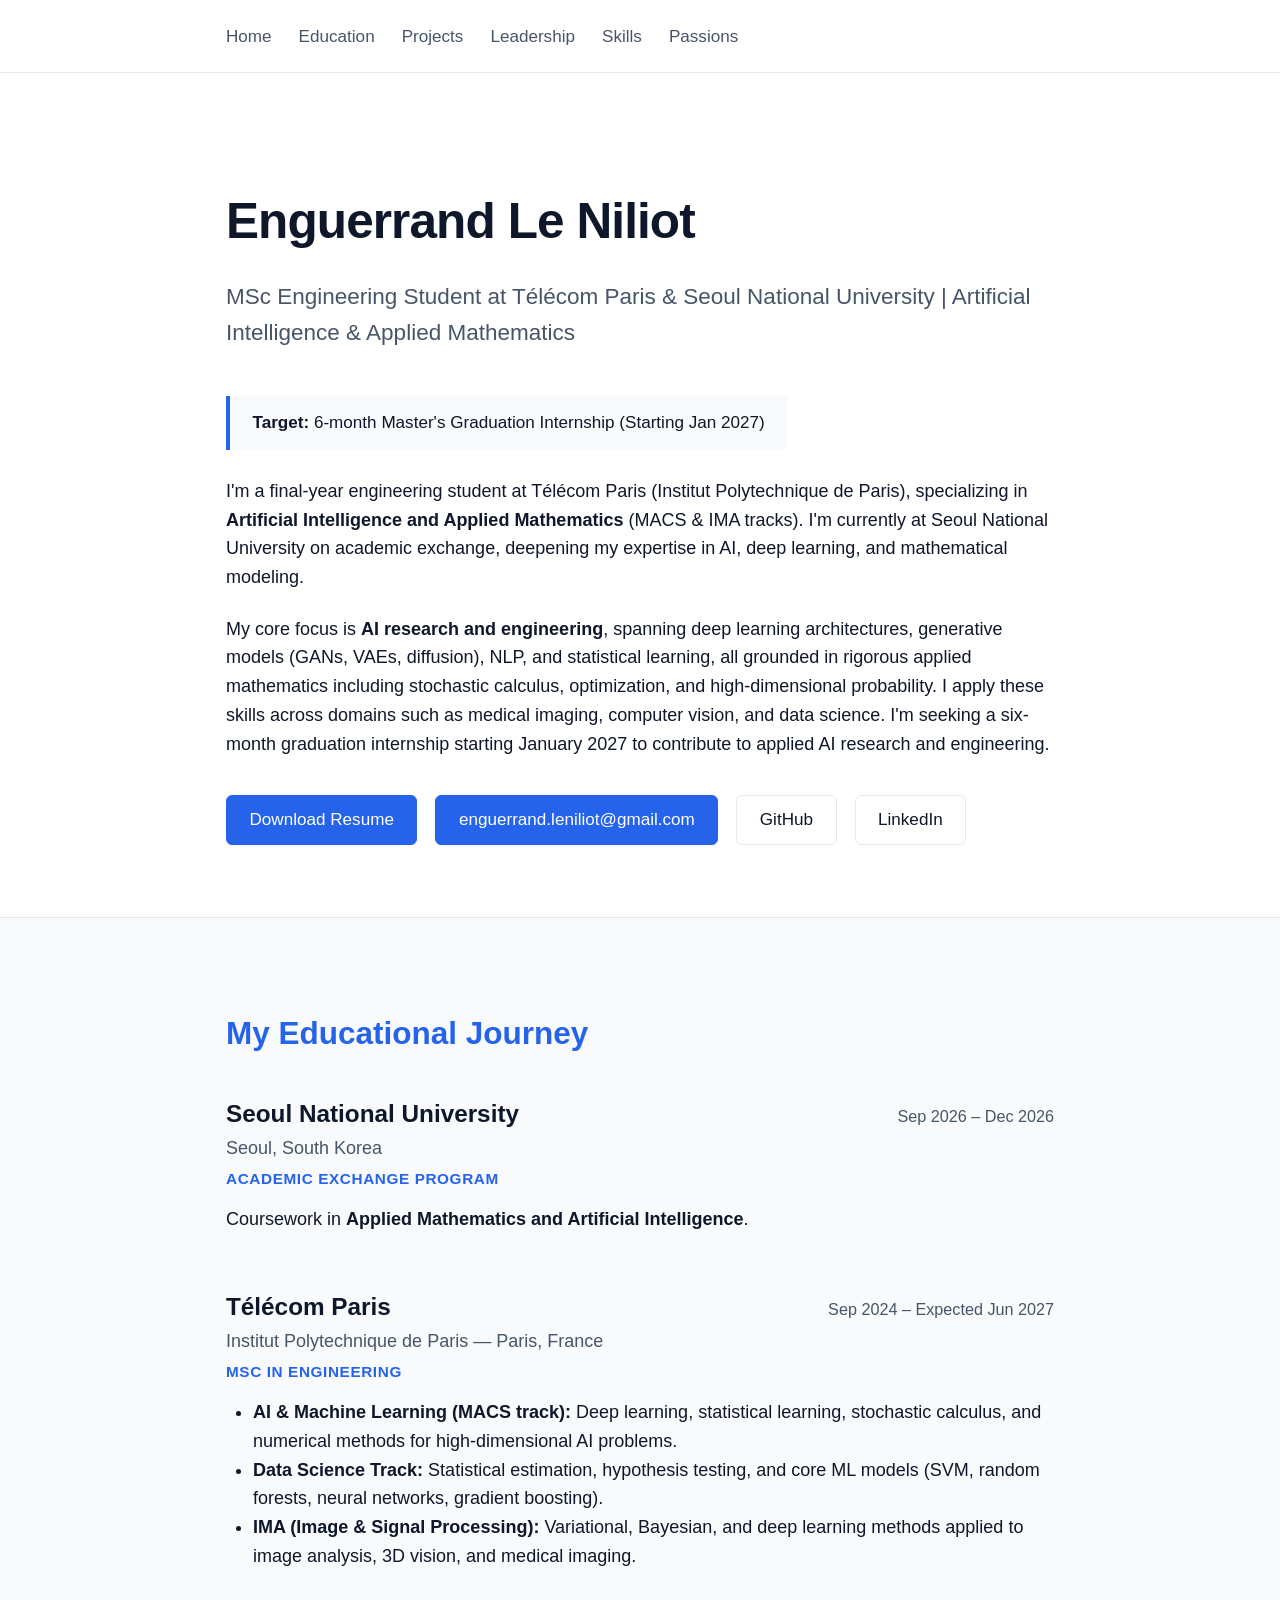
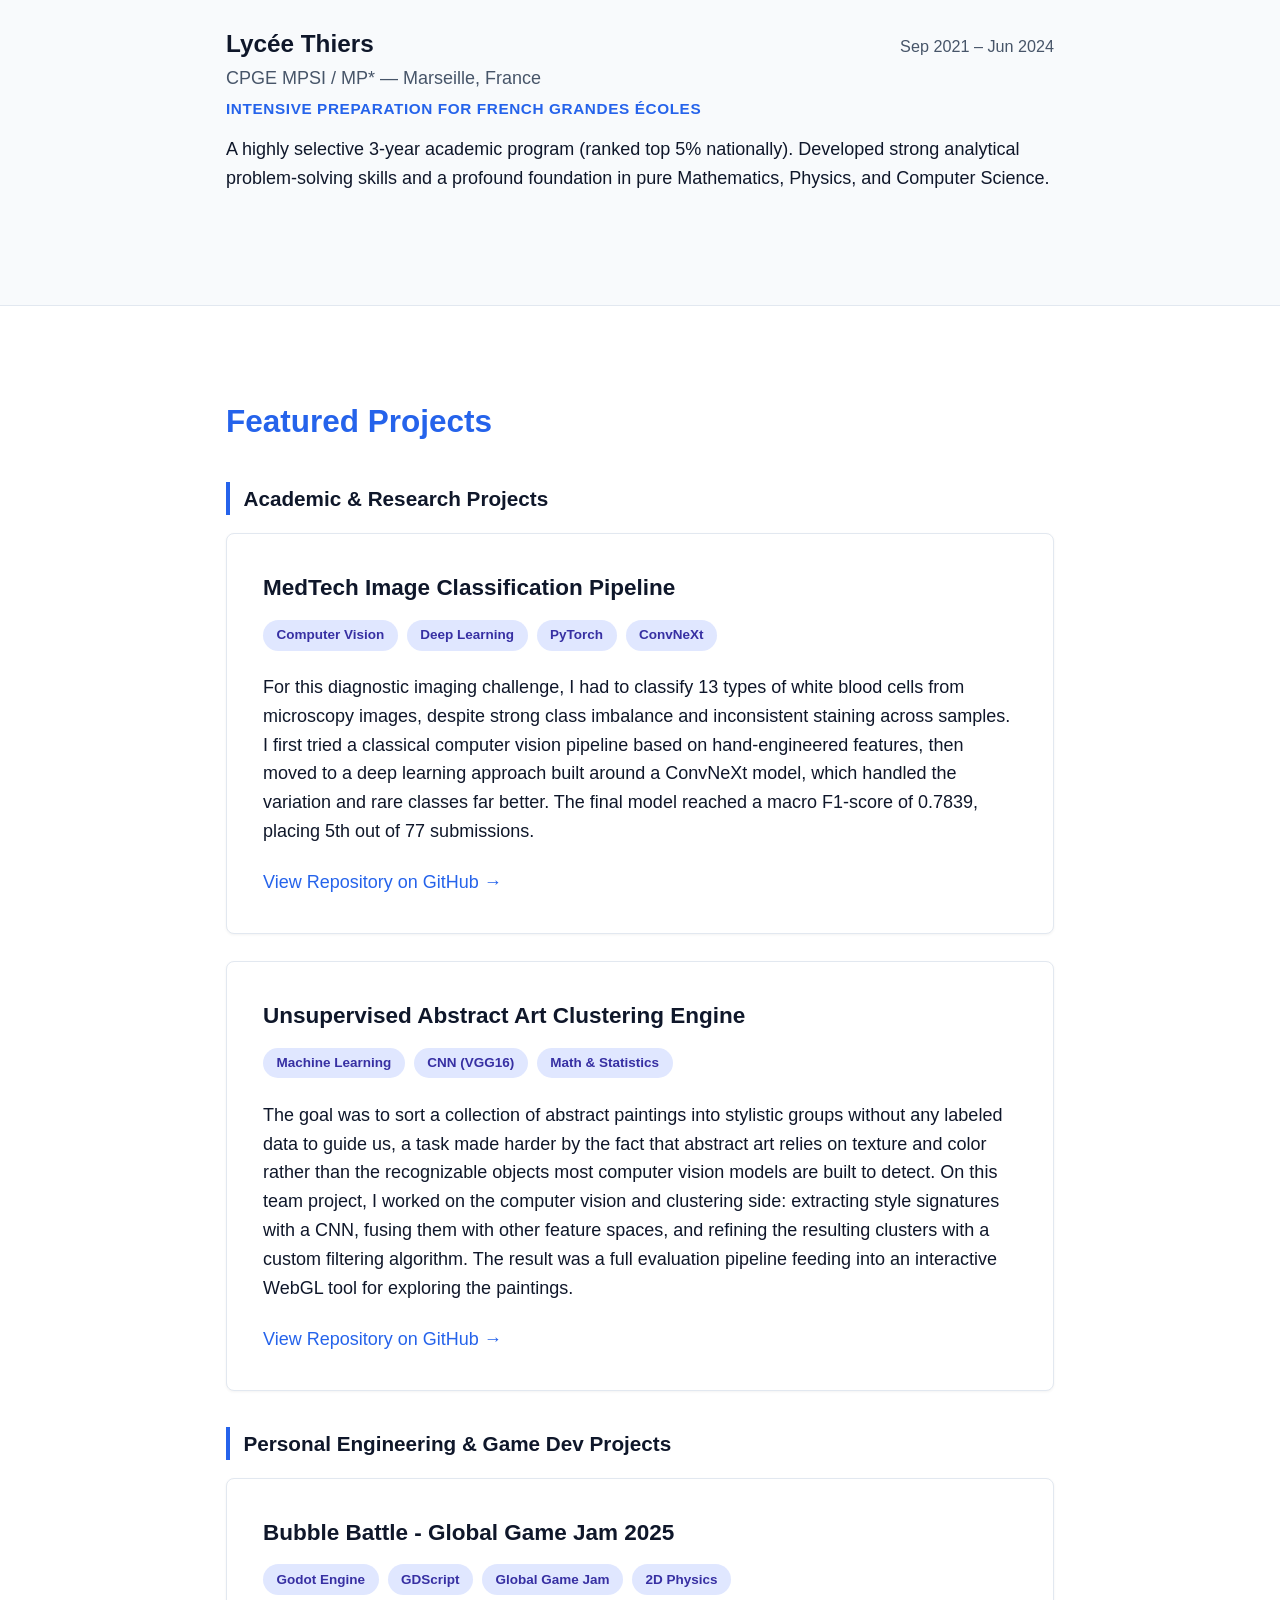
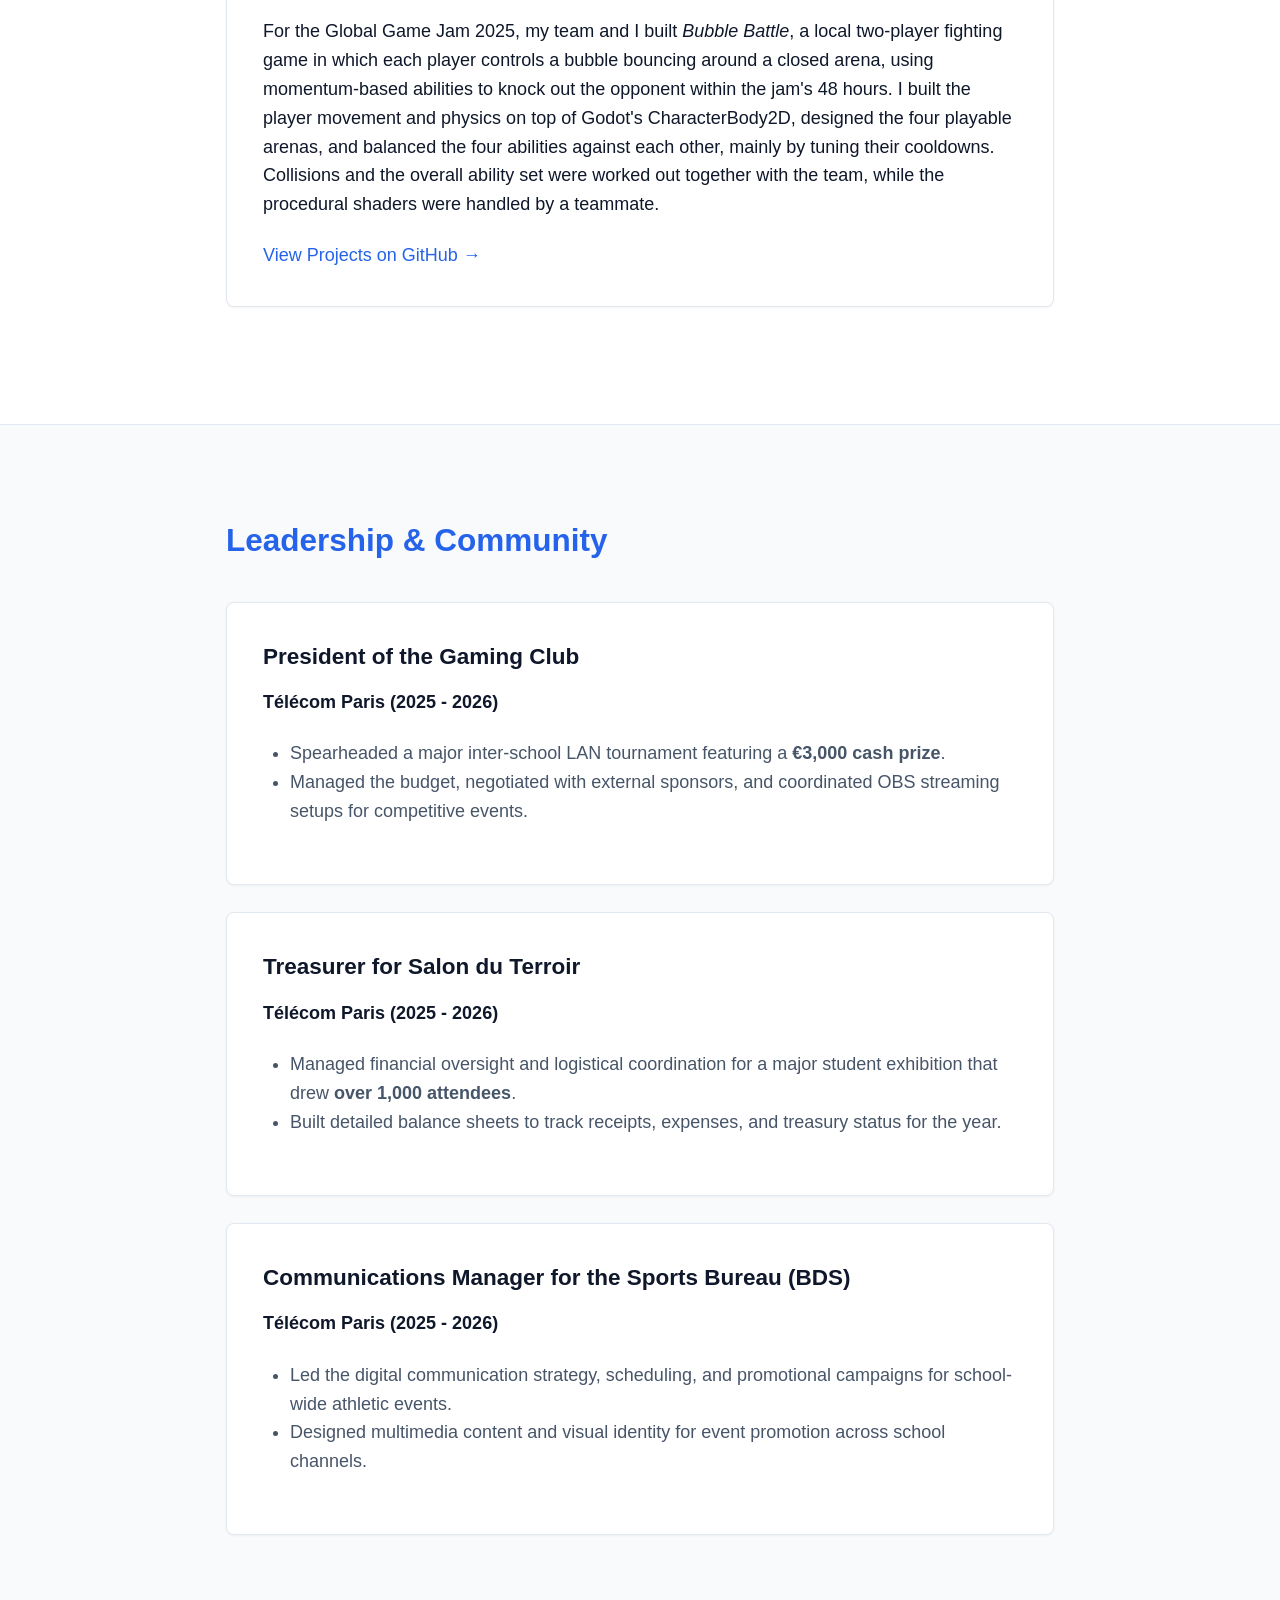
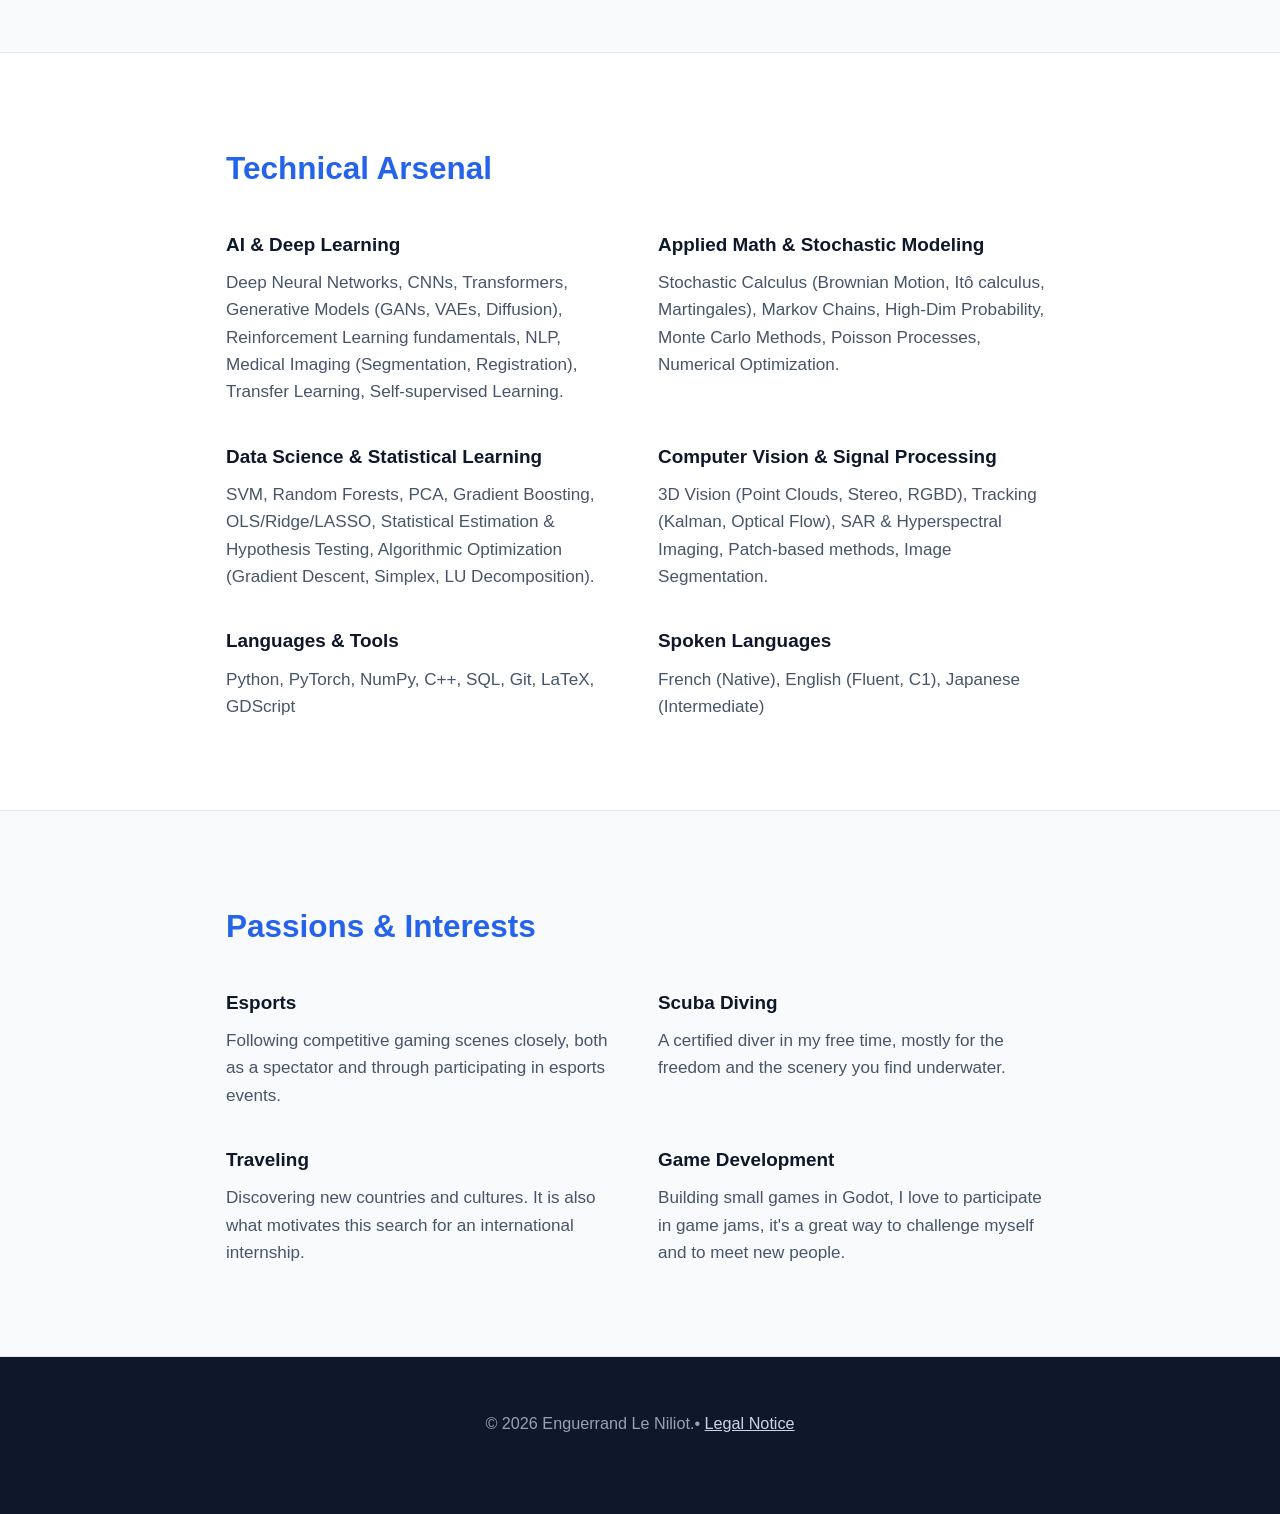
==== commit 5cb066b9: "update site" ====
--- a/index.html
+++ b/index.html
@@ -41,12 +41,11 @@
                 mathematical modeling.
             </p>
             <p>
-                My core focus is <strong>AI research and engineering</strong> — spanning deep learning architectures,
-                generative models (GANs, VAEs, diffusion), NLP, and statistical learning — grounded in rigorous applied
-                mathematics (stochastic calculus, optimization, high-dimensional probability). I apply these skills
-                across domains including medical imaging, computer vision, and data science. I'm seeking a six-month
-                graduation internship starting January 2027 to contribute to applied AI research and engineering at
-                scale.
+                My core focus is <strong>AI research and engineering</strong>, spanning deep learning architectures,
+                generative models (GANs, VAEs, diffusion), NLP, and statistical learning, all grounded in rigorous applied
+                mathematics including stochastic calculus, optimization, and high-dimensional probability. I apply these skills
+                across domains such as medical imaging, computer vision, and data science. I'm seeking a six-month
+                graduation internship starting January 2027 to contribute to applied AI research and engineering.
             </p>
 
             <div class="actions">
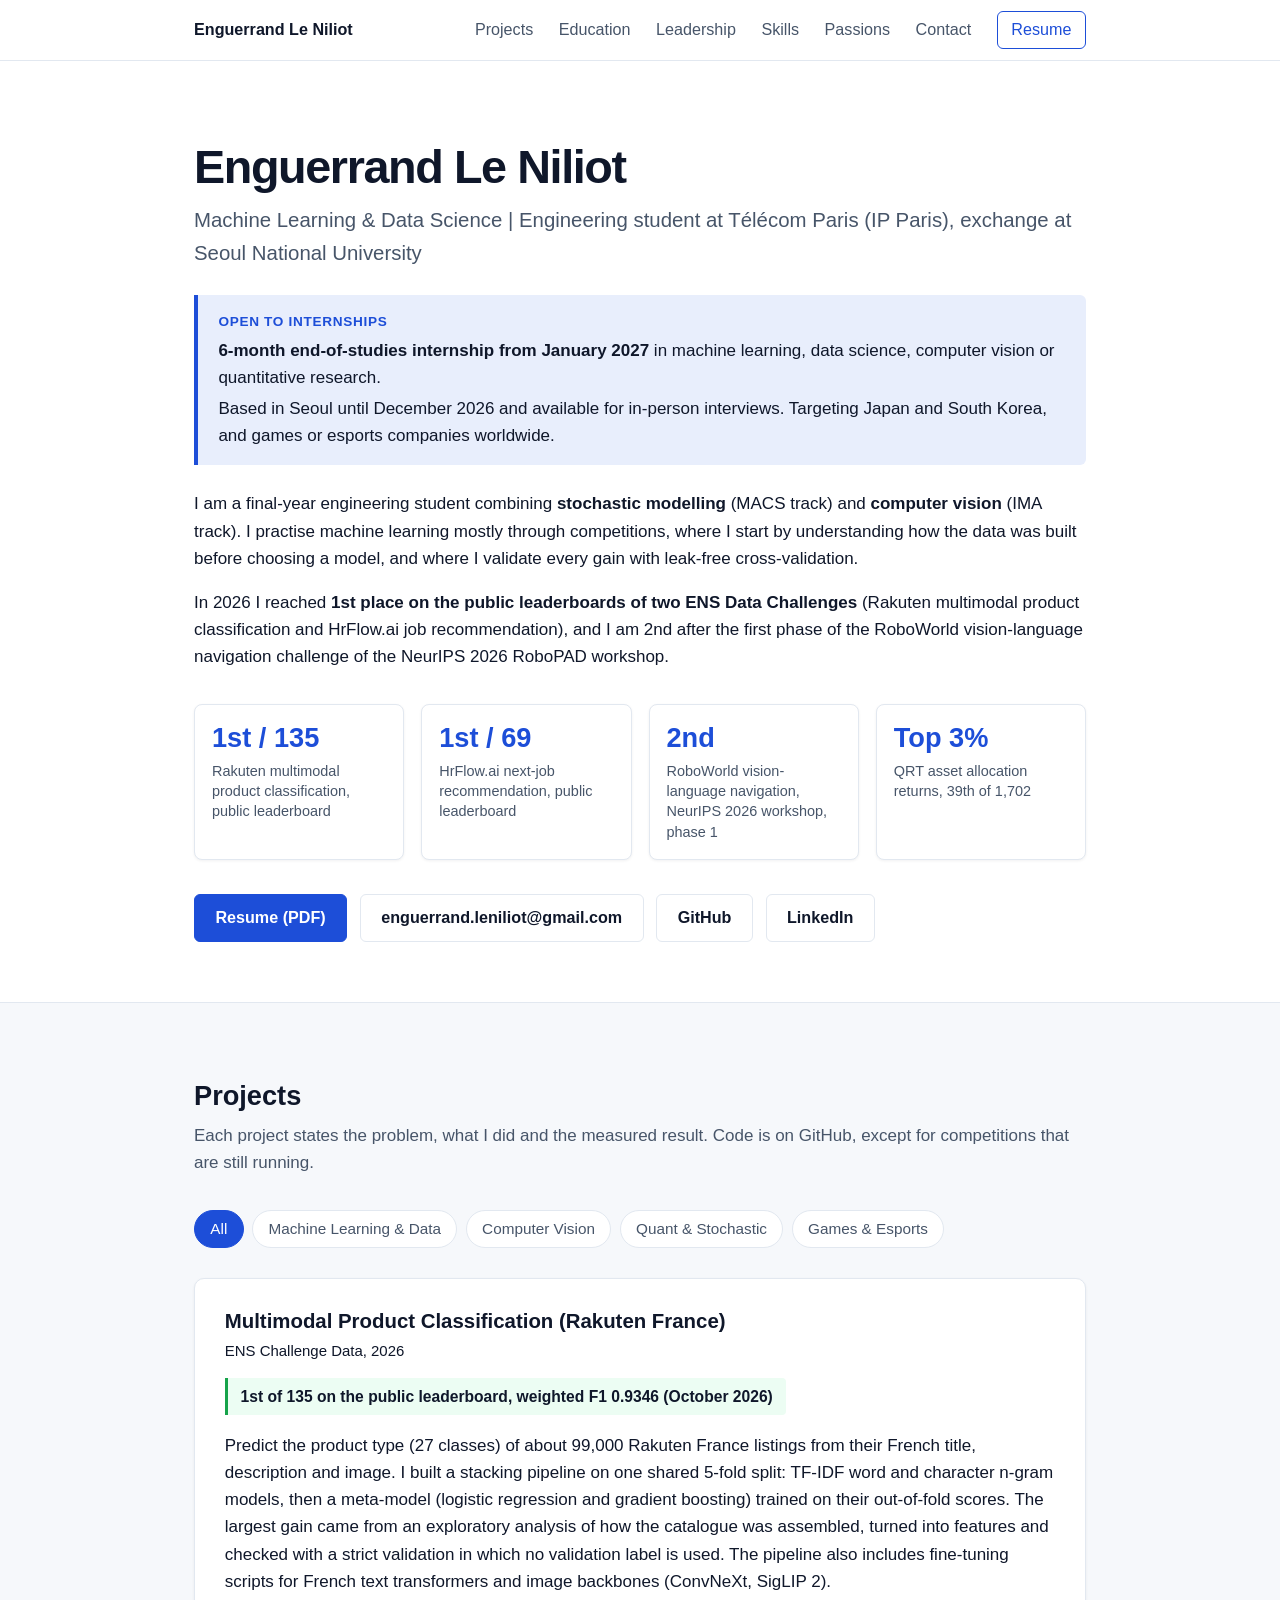
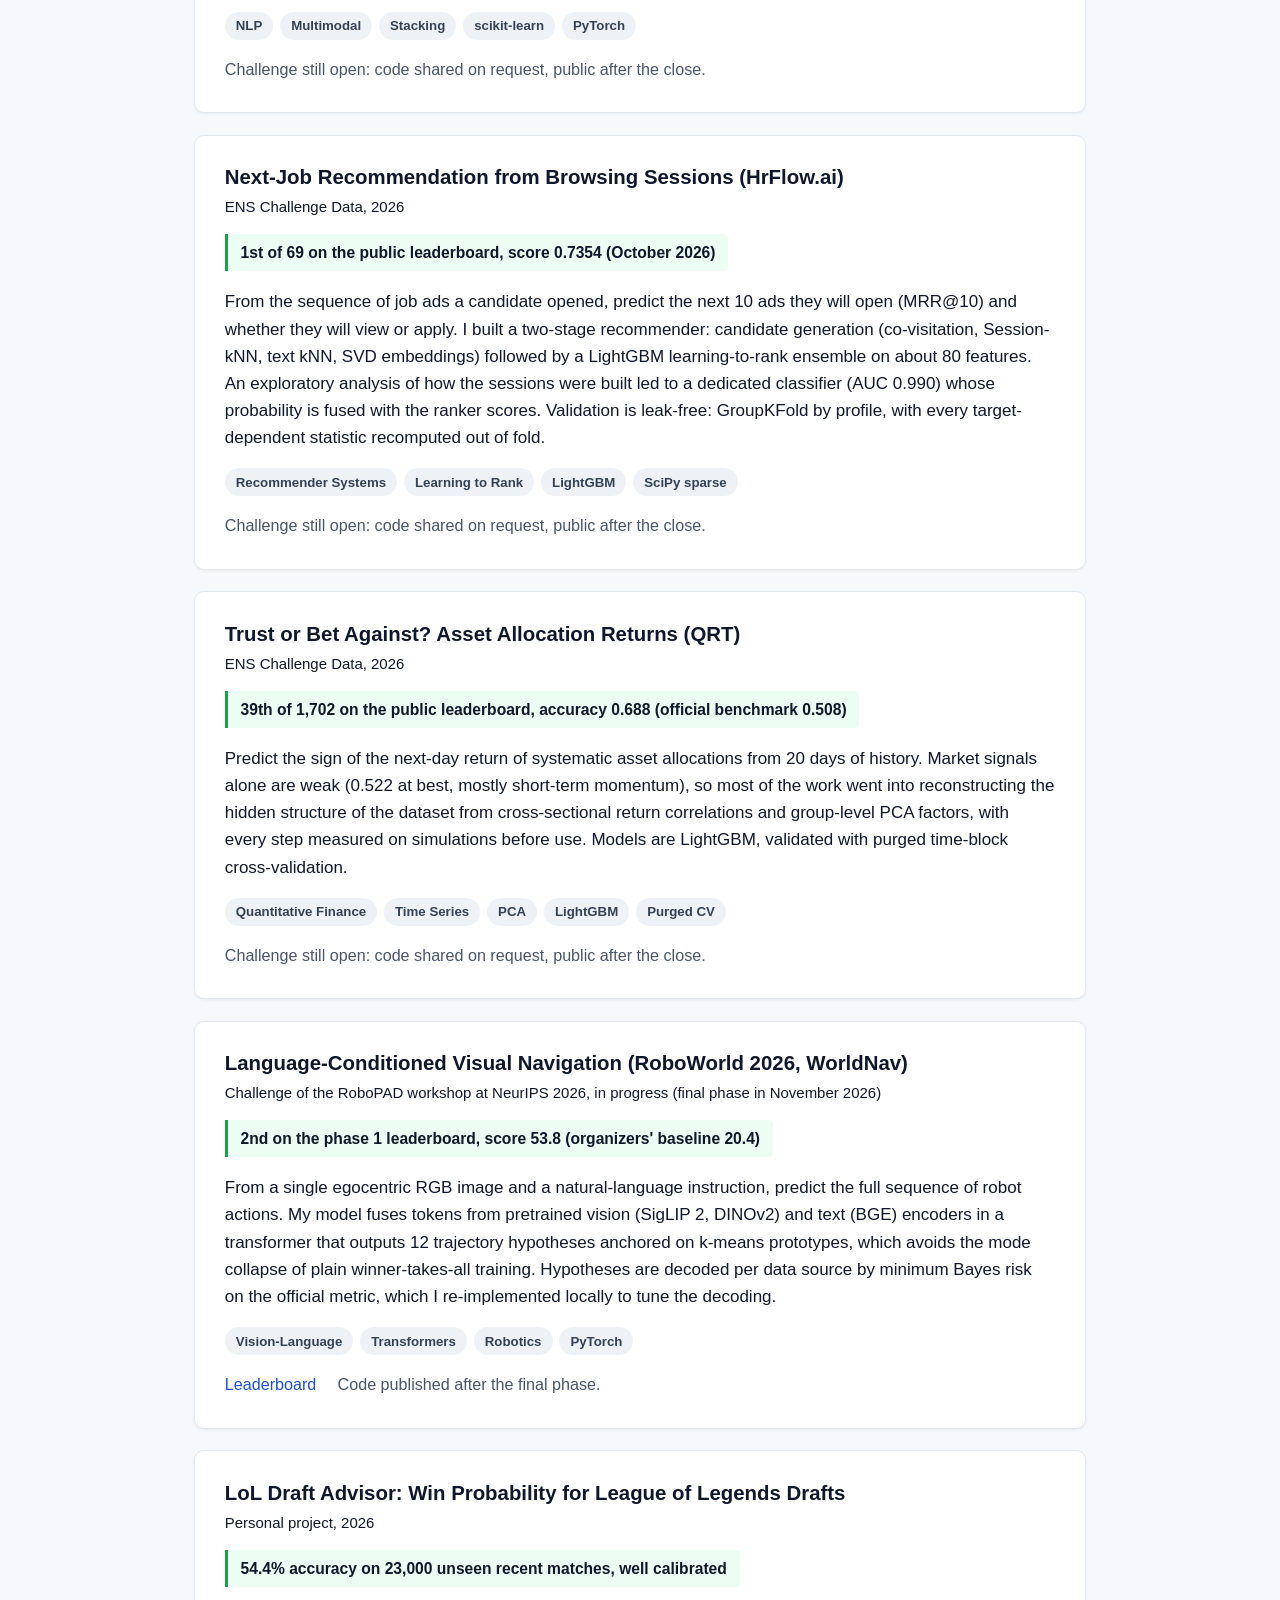
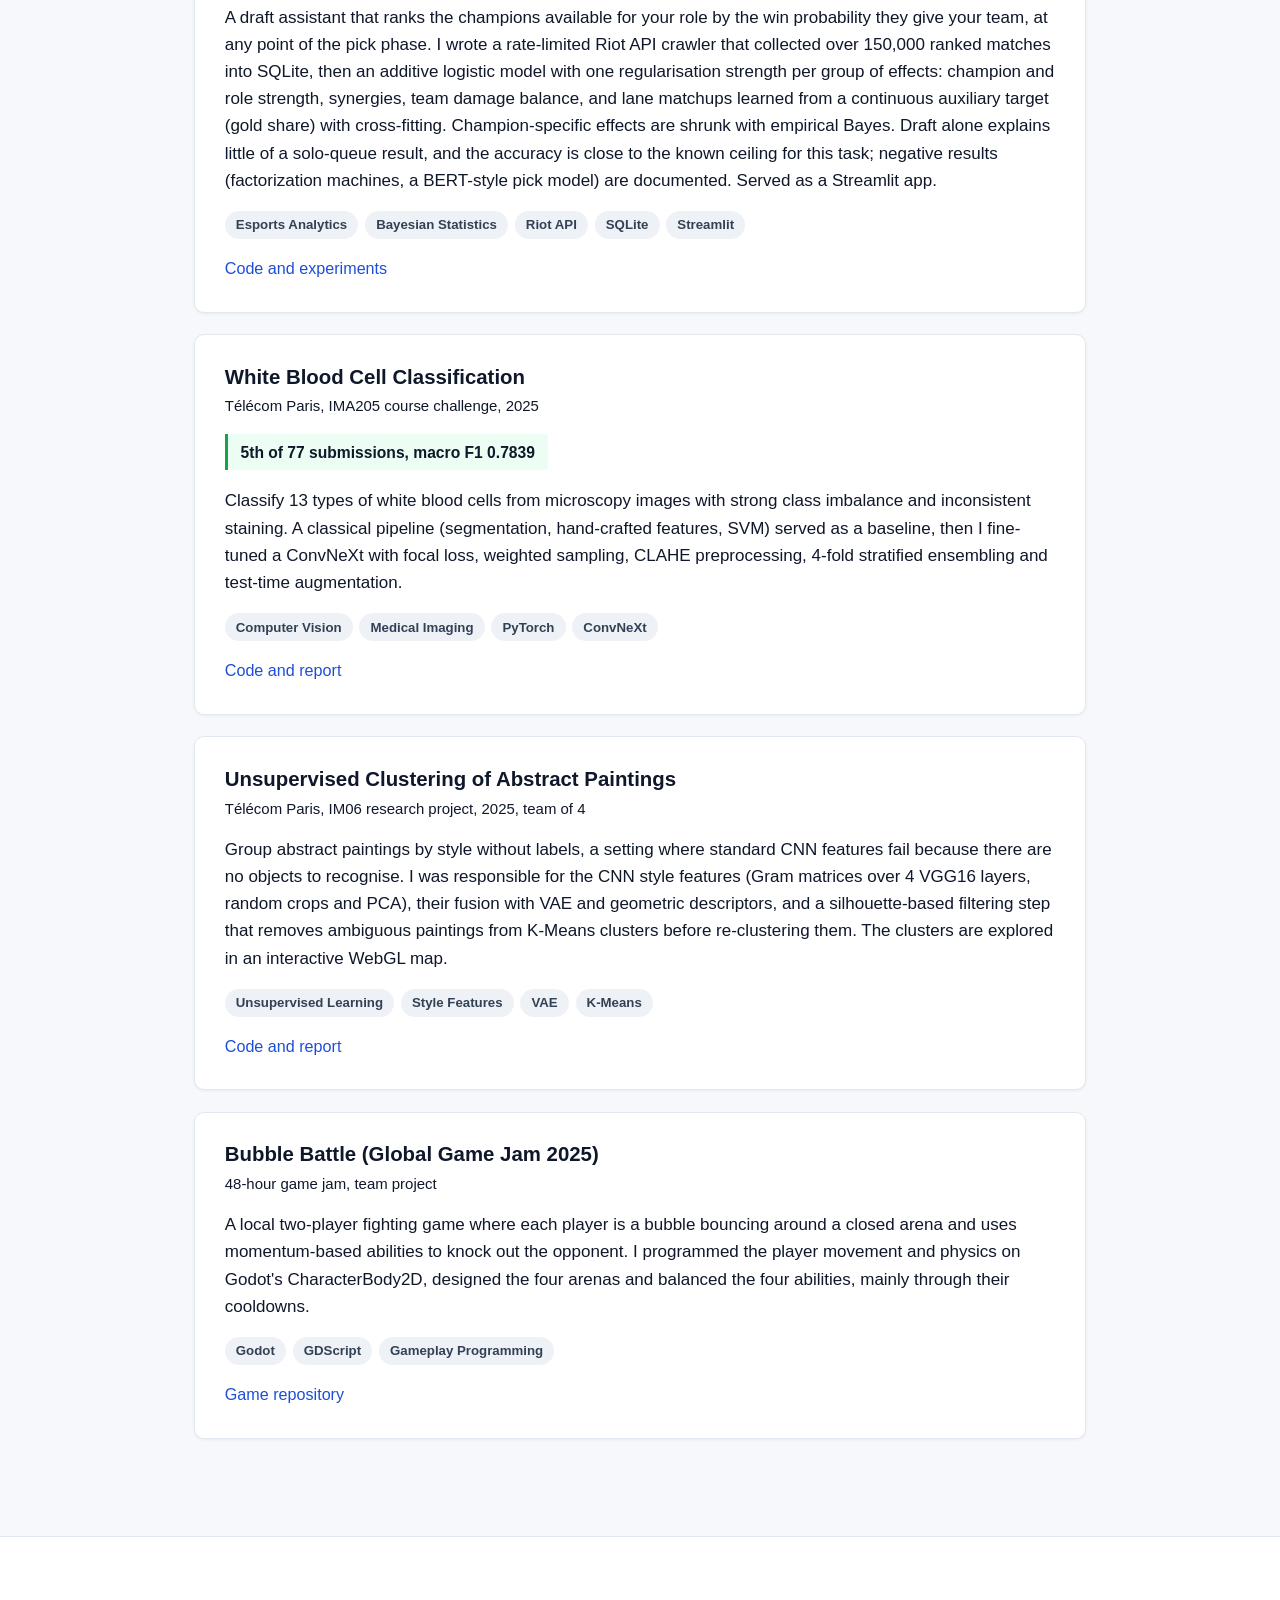
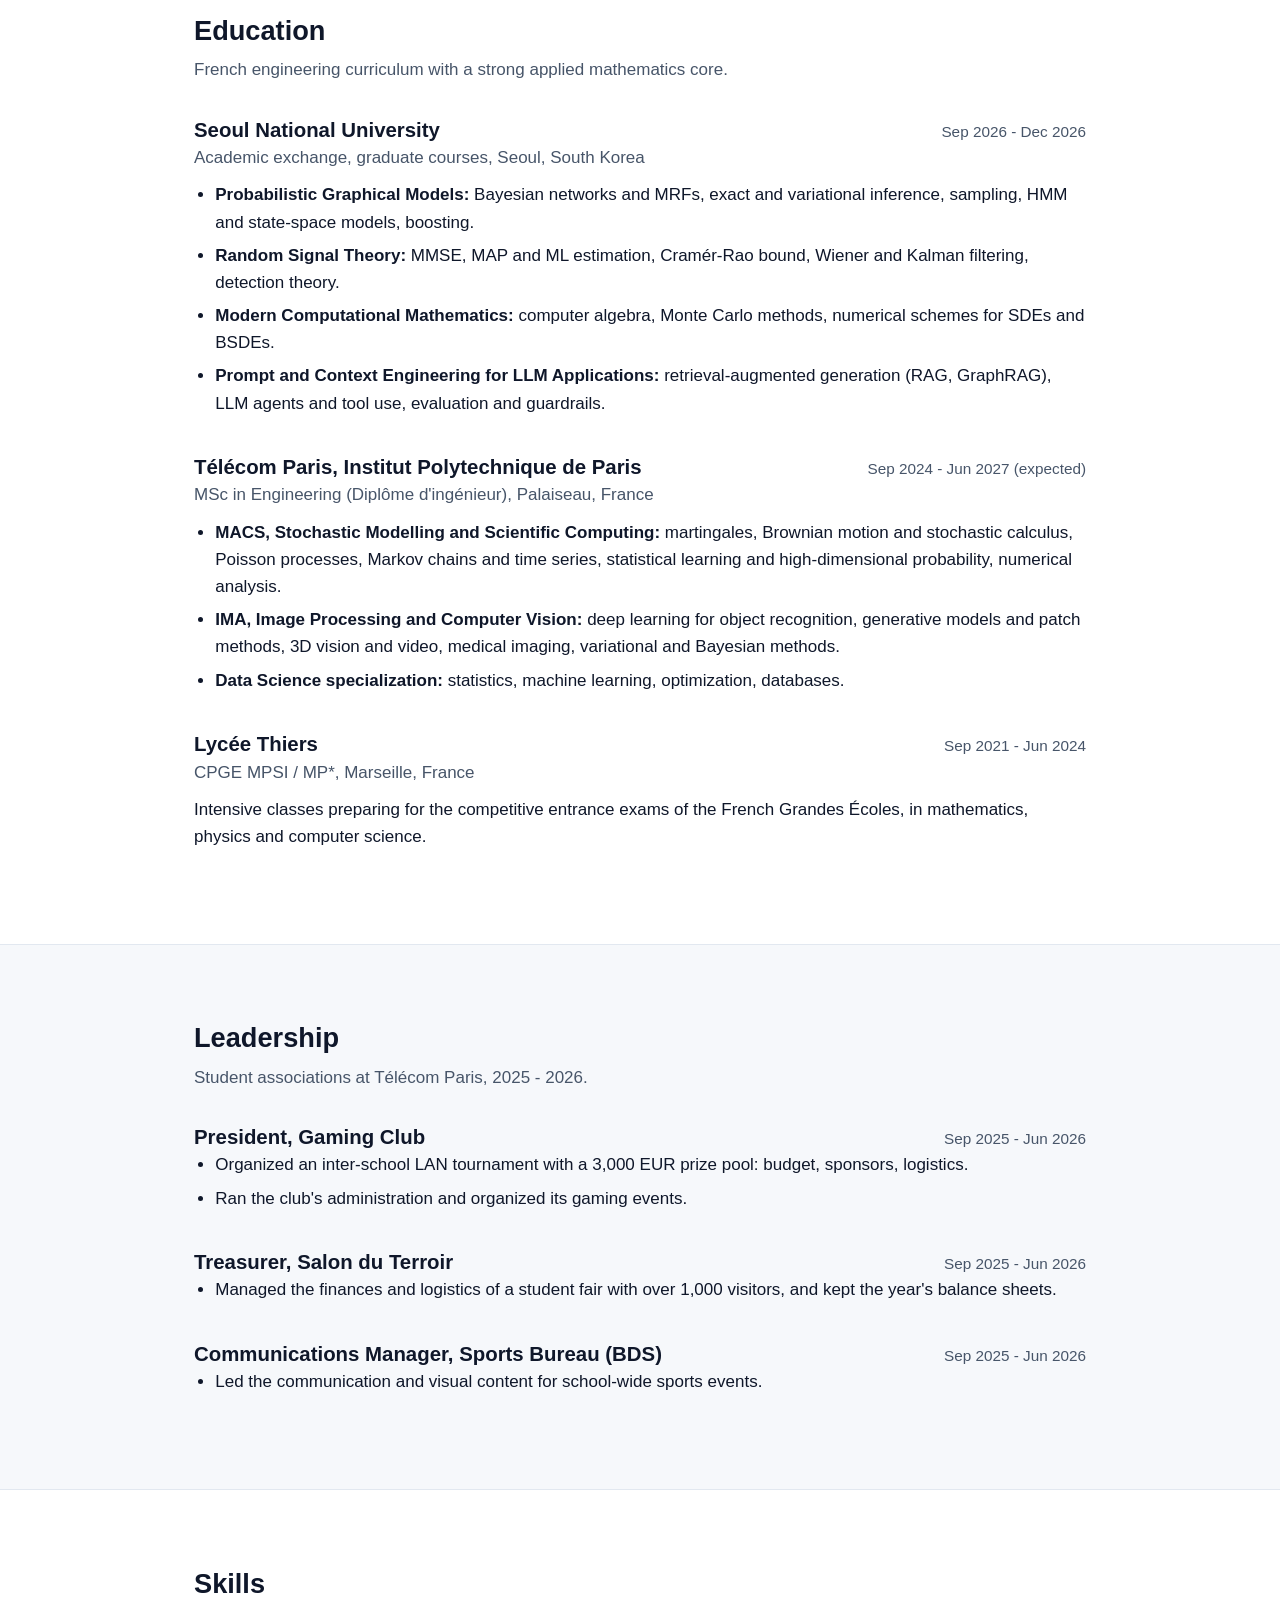
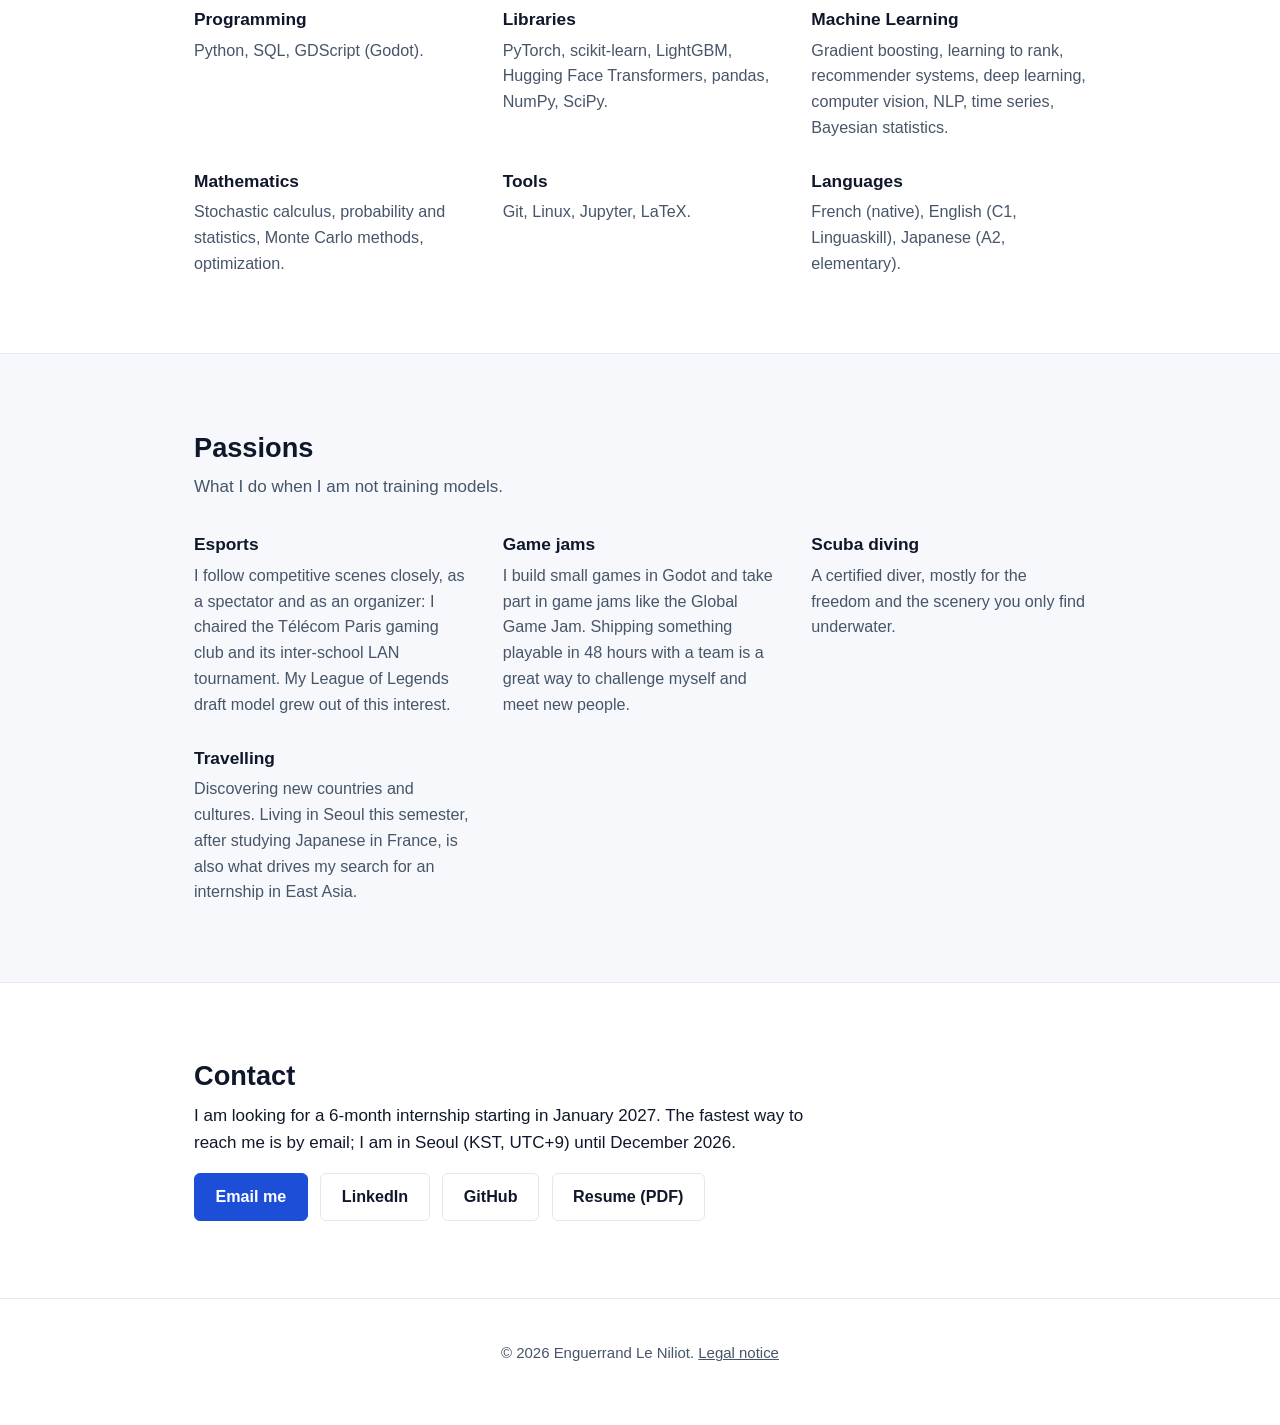
==== commit ab04868d: "Redesign portfolio: competition results first, project filters, passions, updated resume" ====
--- a/index.html
+++ b/index.html
@@ -4,298 +4,526 @@
 <head>
     <meta charset="UTF-8">
     <meta name="viewport" content="width=device-width, initial-scale=1.0">
+    <title>Enguerrand Le Niliot | Machine Learning &amp; Data Science</title>
     <meta name="description"
-        content="Enguerrand Le Niliot - Portfolio. MSc Engineering Student specializing in Artificial Intelligence &amp; Applied Mathematics at Télécom Paris and Seoul National University.">
-    <title>Enguerrand Le Niliot | AI &amp; Machine Learning Engineer</title>
+        content="Enguerrand Le Niliot, engineering student at Télécom Paris on exchange at Seoul National University. Machine learning, data science and computer vision. Looking for a 6-month internship from January 2027.">
+    <link rel="canonical" href="https://enguerrand-leniliot.com/">
+    <meta name="theme-color" content="#1d4ed8">
+
+    <meta property="og:type" content="website">
+    <meta property="og:url" content="https://enguerrand-leniliot.com/">
+    <meta property="og:title" content="Enguerrand Le Niliot | Machine Learning &amp; Data Science">
+    <meta property="og:description"
+        content="1st on two ENS Data Challenge leaderboards (Rakuten, HrFlow.ai), 2nd in the RoboWorld NeurIPS 2026 workshop challenge. Télécom Paris and Seoul National University. Looking for a 6-month internship from January 2027.">
+    <meta name="twitter:card" content="summary">
+
+    <link rel="icon"
+        href="data:image/svg+xml,%3Csvg xmlns='http://www.w3.org/2000/svg' viewBox='0 0 64 64'%3E%3Crect width='64' height='64' rx='12' fill='%231d4ed8'/%3E%3Ctext x='32' y='42' font-family='Arial,sans-serif' font-size='28' font-weight='700' fill='white' text-anchor='middle'%3EEL%3C/text%3E%3C/svg%3E">
     <link rel="stylesheet" href="css/style.css">
+
+    <script type="application/ld+json">
+    {
+        "@context": "https://schema.org",
+        "@type": "Person",
+        "name": "Enguerrand Le Niliot",
+        "url": "https://enguerrand-leniliot.com/",
+        "email": "mailto:enguerrand.leniliot@gmail.com",
+        "jobTitle": "Engineering student in machine learning and data science",
+        "alumniOf": [
+            { "@type": "CollegeOrUniversity", "name": "Télécom Paris" },
+            { "@type": "CollegeOrUniversity", "name": "Seoul National University" }
+        ],
+        "sameAs": [
+            "https://github.com/EnguerrandLN",
+            "https://www.linkedin.com/in/enguerrand-le-niliot"
+        ]
+    }
+    </script>
 </head>
 
 <body>
-
-    <nav class="navbar">
+    <a class="skip-link" href="#projects">Skip to projects</a>
+
+    <nav class="navbar" aria-label="Main">
         <div class="container">
-            <a href="#hero">Home</a>
+            <a class="brand" href="#top">Enguerrand Le Niliot</a>
+            <a href="#projects">Projects</a>
             <a href="#education">Education</a>
-            <a href="#projects">Projects</a>
             <a href="#leadership">Leadership</a>
             <a href="#skills">Skills</a>
             <a href="#passions">Passions</a>
+            <a href="#contact">Contact</a>
+            <a class="nav-cta" href="Enguerrand_Le_Niliot_Resume.pdf" target="_blank" rel="noopener">Resume</a>
         </div>
     </nav>
 
-    <header id="hero" class="section hero">
-        <div class="container">
-            <h1>Enguerrand Le Niliot</h1>
-            <h2>MSc Engineering Student at Télécom Paris &amp; Seoul National University | Artificial Intelligence &amp;
-                Applied Mathematics</h2>
-
-            <div class="badge">
-                <p><strong>Target:</strong> 6-month Master's Graduation Internship (Starting Jan 2027)</p>
-            </div>
-
-            <p>
-                I'm a final-year engineering student at Télécom Paris (Institut Polytechnique de Paris), specializing
-                in <strong>Artificial Intelligence and Applied Mathematics</strong> (MACS &amp; IMA tracks). I'm
-                currently
-                at Seoul National University on academic exchange, deepening my expertise in AI, deep learning, and
-                mathematical modeling.
-            </p>
-            <p>
-                My core focus is <strong>AI research and engineering</strong>, spanning deep learning architectures,
-                generative models (GANs, VAEs, diffusion), NLP, and statistical learning, all grounded in rigorous applied
-                mathematics including stochastic calculus, optimization, and high-dimensional probability. I apply these skills
-                across domains such as medical imaging, computer vision, and data science. I'm seeking a six-month
-                graduation internship starting January 2027 to contribute to applied AI research and engineering.
-            </p>
-
-            <div class="actions">
-                <a href="Enguerrand_Le_Niliot_Resume.pdf" target="_blank" class="btn primary">Download Resume</a>
-                <a href="mailto:enguerrand.leniliot@gmail.com" class="btn primary">enguerrand.leniliot@gmail.com</a>
-                <a href="https://github.com/EnguerrandLN" target="_blank" class="btn secondary">GitHub</a>
-                <a href="https://www.linkedin.com/in/enguerrand-le-niliot" target="_blank"
-                    class="btn secondary">LinkedIn</a>
-            </div>
-        </div>
-    </header>
-
-    <section id="education" class="section bg-alt">
-        <div class="container">
-            <h3>My Educational Journey</h3>
-
-            <div style="margin-bottom: 3rem;">
-                <div
-                    style="display: flex; justify-content: space-between; align-items: baseline; flex-wrap: wrap; gap: 0.5rem 1rem;">
-                    <h4 style="font-size: 1.35rem; margin-bottom: 0;">Seoul National University</h4>
-                    <span style="color: var(--text-muted); font-size: 0.9rem; white-space: nowrap;">Sep 2026 – Dec
-                        2026</span>
-                </div>
-                <p style="color: var(--text-muted); margin-bottom: 0.25rem;">Seoul, South Korea</p>
-                <p
-                    style="font-size: 0.85rem; font-weight: 600; color: var(--accent-color); text-transform: uppercase; letter-spacing: 0.04em; margin-bottom: 0.75rem;">
-                    Academic Exchange Program</p>
-                <p>Coursework in <strong>Applied Mathematics and Artificial Intelligence</strong>.</p>
-            </div>
-
-            <div style="margin-bottom: 3rem;">
-                <div
-                    style="display: flex; justify-content: space-between; align-items: baseline; flex-wrap: wrap; gap: 0.5rem 1rem;">
-                    <h4 style="font-size: 1.35rem; margin-bottom: 0;">Télécom Paris</h4>
-                    <span style="color: var(--text-muted); font-size: 0.9rem; white-space: nowrap;">Sep 2024 – Expected
-                        Jun 2027</span>
-                </div>
-                <p style="color: var(--text-muted); margin-bottom: 0.25rem;">Institut Polytechnique de Paris — Paris,
-                    France</p>
-                <p
-                    style="font-size: 0.85rem; font-weight: 600; color: var(--accent-color); text-transform: uppercase; letter-spacing: 0.04em; margin-bottom: 0.75rem;">
-                    MSc in Engineering</p>
-                <ul style="color: var(--text-main);">
-                    <li><strong>AI &amp; Machine Learning (MACS track):</strong> Deep learning, statistical learning,
-                        stochastic calculus, and numerical methods for high-dimensional AI problems.</li>
-                    <li><strong>Data Science Track:</strong> Statistical estimation, hypothesis testing, and core
-                        ML models (SVM, random forests, neural networks, gradient boosting).</li>
-                    <li><strong>IMA (Image &amp; Signal Processing):</strong> Variational, Bayesian, and deep
-                        learning methods applied to image analysis, 3D vision, and medical imaging.</li>
-                </ul>
-            </div>
-
-            <div>
-                <div
-                    style="display: flex; justify-content: space-between; align-items: baseline; flex-wrap: wrap; gap: 0.5rem 1rem;">
-                    <h4 style="font-size: 1.35rem; margin-bottom: 0;">Lycée Thiers</h4>
-                    <span style="color: var(--text-muted); font-size: 0.9rem; white-space: nowrap;">Sep 2021 – Jun
-                        2024</span>
-                </div>
-                <p style="color: var(--text-muted); margin-bottom: 0.25rem;">CPGE MPSI / MP* — Marseille, France</p>
-                <p
-                    style="font-size: 0.85rem; font-weight: 600; color: var(--accent-color); text-transform: uppercase; letter-spacing: 0.04em; margin-bottom: 0.75rem;">
-                    Intensive Preparation for French Grandes Écoles</p>
-                <p>A highly selective 3-year academic program (ranked top 5% nationally). Developed strong analytical
-                    problem-solving skills and a profound foundation in pure Mathematics, Physics, and Computer
-                    Science.</p>
-            </div>
-        </div>
-    </section>
-
-    <section id="projects" class="section">
-        <div class="container">
-            <h3>Featured Projects</h3>
-
-            <h4 class="section-subtitle">Academic & Research Projects</h4>
-
-            <div class="project-card">
-                <h4>MedTech Image Classification Pipeline</h4>
-                <div class="tags">
-                    <span class="tag">Computer Vision</span>
-                    <span class="tag">Deep Learning</span>
-                    <span class="tag">PyTorch</span>
-                    <span class="tag">ConvNeXt</span>
-                </div>
-                <p>For this diagnostic imaging challenge, I had to classify 13 types of white blood cells from
-                    microscopy images, despite strong class imbalance and inconsistent staining across samples. I first
-                    tried a classical computer vision pipeline based on hand-engineered features, then moved to a deep
-                    learning approach built around a ConvNeXt model, which handled the variation and rare classes far
-                    better. The final model reached a macro F1-score of 0.7839, placing 5th out of 77 submissions.</p>
-                <a href="https://github.com/EnguerrandLN/White-Blood-Cell-Classification" target="_blank"
-                    class="link">View Repository on GitHub &rarr;</a>
-            </div>
-
-            <div class="project-card">
-                <h4>Unsupervised Abstract Art Clustering Engine</h4>
-                <div class="tags">
-                    <span class="tag">Machine Learning</span>
-                    <span class="tag">CNN (VGG16)</span>
-                    <span class="tag">Math & Statistics</span>
-                </div>
-                <p>The goal was to sort a collection of abstract paintings into stylistic groups without any labeled
-                    data
-                    to guide us, a task made harder by the fact that abstract art relies on texture and color rather
-                    than
-                    the recognizable objects most computer vision models are built to detect. On this team project, I
-                    worked on the computer vision and clustering side: extracting style signatures with a CNN, fusing
-                    them
-                    with other feature spaces, and refining the resulting clusters with a custom filtering algorithm.
-                    The
-                    result was a full evaluation pipeline feeding into an interactive WebGL tool for exploring the
-                    paintings.</p>
-                <a href="https://github.com/EnguerrandLN/classification-of-abstract-painting" target="_blank"
-                    class="link">View Repository on GitHub &rarr;</a>
-            </div>
-
-            <h4 class="section-subtitle">Personal Engineering & Game Dev Projects</h4>
-
-            <div class="project-card">
-                <h4>Bubble Battle - Global Game Jam 2025</h4>
-                <div class="tags">
-                    <span class="tag">Godot Engine</span>
-                    <span class="tag">GDScript</span>
-                    <span class="tag">Global Game Jam</span>
-                    <span class="tag">2D Physics</span>
-                </div>
-                <p>For the Global Game Jam 2025, my team and I built <em>Bubble Battle</em>, a local two-player fighting
-                    game in which each player controls a bubble bouncing around a closed arena, using momentum-based
-                    abilities to knock out the opponent within the jam's 48 hours. I built the player movement and
-                    physics
-                    on top of Godot's CharacterBody2D, designed the four playable arenas, and balanced the four
-                    abilities
-                    against each other, mainly by tuning their cooldowns. Collisions and the overall ability set were
-                    worked out together with the team, while the procedural shaders were handled by a teammate.</p>
-                <a href="https://github.com/Alex-Onceanu/GGJ2025" target="_blank" class="link">View Projects on GitHub
-                    &rarr;</a>
-            </div>
-        </div>
-    </section>
-
-    <section id="leadership" class="section bg-alt">
-        <div class="container">
-            <h3>Leadership & Community</h3>
-
-            <div class="project-card">
-                <h4>President of the Gaming Club</h4>
-                <p><strong>Télécom Paris (2025 - 2026)</strong></p>
-                <ul>
-                    <li>Spearheaded a major inter-school LAN tournament featuring a <strong>€3,000 cash prize</strong>.
-                    </li>
-                    <li>Managed the budget, negotiated with external sponsors, and coordinated OBS streaming setups for
-                        competitive events.</li>
-                </ul>
-            </div>
-
-            <div class="project-card">
-                <h4>Treasurer for Salon du Terroir</h4>
-                <p><strong>Télécom Paris (2025 - 2026)</strong></p>
-                <ul>
-                    <li>Managed financial oversight and logistical coordination for a major student exhibition that drew
-                        <strong>over 1,000 attendees</strong>.
-                    </li>
-                    <li>Built detailed balance sheets to track receipts, expenses, and treasury status for the year.
-                    </li>
-                </ul>
-            </div>
-            <div class="project-card">
-                <h4>Communications Manager for the Sports Bureau (BDS)</h4>
-                <p><strong>Télécom Paris (2025 - 2026)</strong></p>
-                <ul>
-                    <li>Led the digital communication strategy, scheduling, and promotional campaigns for school-wide
-                        athletic events.</li>
-                    <li>Designed multimedia content and visual identity for event promotion across school channels.</li>
-                </ul>
-            </div>
-        </div>
-    </section>
-
-    <section id="skills" class="section">
-        <div class="container">
-            <h3>Technical Arsenal</h3>
-
-            <div class="skills-grid">
-                <div class="skill-category">
-                    <h4>AI &amp; Deep Learning</h4>
-                    <p>Deep Neural Networks, CNNs, Transformers, Generative Models (GANs, VAEs, Diffusion),
-                        Reinforcement Learning fundamentals, NLP, Medical Imaging (Segmentation, Registration),
-                        Transfer Learning, Self-supervised Learning.</p>
-                </div>
-                <div class="skill-category">
-                    <h4>Applied Math &amp; Stochastic Modeling</h4>
-                    <p>Stochastic Calculus (Brownian Motion, Itô calculus, Martingales), Markov Chains, High-Dim
-                        Probability, Monte Carlo Methods, Poisson Processes, Numerical Optimization.</p>
-                </div>
-                <div class="skill-category">
-                    <h4>Data Science &amp; Statistical Learning</h4>
-                    <p>SVM, Random Forests, PCA, Gradient Boosting, OLS/Ridge/LASSO, Statistical Estimation &amp;
-                        Hypothesis Testing, Algorithmic Optimization (Gradient Descent, Simplex, LU Decomposition).</p>
-                </div>
-                <div class="skill-category">
-                    <h4>Computer Vision &amp; Signal Processing</h4>
-                    <p>3D Vision (Point Clouds, Stereo, RGBD), Tracking (Kalman, Optical Flow), SAR &amp;
-                        Hyperspectral Imaging, Patch-based methods, Image Segmentation.</p>
-                </div>
-                <div class="skill-category">
-                    <h4>Languages &amp; Tools</h4>
-                    <p>Python, PyTorch, NumPy, C++, SQL, Git, LaTeX, GDScript</p>
-                </div>
-                <div class="skill-category">
-                    <h4>Spoken Languages</h4>
-                    <p>French (Native), English (Fluent, C1), Japanese (Intermediate)</p>
-                </div>
-            </div>
-        </div>
-    </section>
-
-    <section id="passions" class="section bg-alt">
-        <div class="container">
-            <h3>Passions & Interests</h3>
-
-            <div class="skills-grid">
-                <div class="skill-category">
-                    <h4>Esports</h4>
-                    <p>Following competitive gaming scenes closely, both as a spectator and through participating in
-                        esports events.</p>
-                </div>
-                <div class="skill-category">
-                    <h4>Scuba Diving</h4>
-                    <p>A certified diver in my free time, mostly for the freedom and the scenery you find
-                        underwater.</p>
-                </div>
-                <div class="skill-category">
-                    <h4>Traveling</h4>
-                    <p>Discovering new countries and cultures. It is also what motivates this search for an
-                        international internship.</p>
-                </div>
-                <div class="skill-category">
-                    <h4>Game Development</h4>
-                    <p>Building small games in Godot, I love to participate in game jams, it's a great way to challenge
-                        myself and to meet new people.</p>
-                </div>
-            </div>
-        </div>
-    </section>
+    <main>
+        <header id="top" class="hero">
+            <div class="container">
+                <h1>Enguerrand Le Niliot</h1>
+                <p class="headline">Machine Learning &amp; Data Science | Engineering student at Télécom Paris
+                    (IP Paris), exchange at Seoul National University</p>
+
+                <div class="availability">
+                    <p class="label">Open to internships</p>
+                    <p><strong>6-month end-of-studies internship from January 2027</strong> in machine learning, data
+                        science, computer vision or quantitative research.</p>
+                    <p>Based in Seoul until December 2026 and available for in-person interviews. Targeting Japan and
+                        South Korea, and games or esports companies worldwide.</p>
+                </div>
+
+                <p>
+                    I am a final-year engineering student combining <strong>stochastic modelling</strong> (MACS track)
+                    and <strong>computer vision</strong> (IMA track). I practise machine learning mostly through
+                    competitions, where I start by understanding how the data was built before choosing a model, and
+                    where I validate every gain with leak-free cross-validation.
+                </p>
+                <p>
+                    In 2026 I reached <strong>1st place on the public leaderboards of two ENS Data Challenges</strong>
+                    (Rakuten multimodal product classification and HrFlow.ai job recommendation), and I am 2nd after the
+                    first phase of the RoboWorld vision-language navigation challenge of the NeurIPS 2026 RoboPAD
+                    workshop.
+                </p>
+
+                <div class="stats">
+                    <div class="stat">
+                        <span class="value">1st / 135</span>
+                        <span class="caption">Rakuten multimodal product classification, public leaderboard</span>
+                    </div>
+                    <div class="stat">
+                        <span class="value">1st / 69</span>
+                        <span class="caption">HrFlow.ai next-job recommendation, public leaderboard</span>
+                    </div>
+                    <div class="stat">
+                        <span class="value">2nd</span>
+                        <span class="caption">RoboWorld vision-language navigation, NeurIPS 2026 workshop, phase 1</span>
+                    </div>
+                    <div class="stat">
+                        <span class="value">Top 3%</span>
+                        <span class="caption">QRT asset allocation returns, 39th of 1,702</span>
+                    </div>
+                </div>
+
+                <div class="actions">
+                    <a href="Enguerrand_Le_Niliot_Resume.pdf" target="_blank" rel="noopener"
+                        class="btn primary">Resume (PDF)</a>
+                    <a href="mailto:enguerrand.leniliot@gmail.com" class="btn secondary">enguerrand.leniliot@gmail.com</a>
+                    <a href="https://github.com/EnguerrandLN" target="_blank" rel="noopener"
+                        class="btn secondary">GitHub</a>
+                    <a href="https://www.linkedin.com/in/enguerrand-le-niliot" target="_blank" rel="noopener"
+                        class="btn secondary">LinkedIn</a>
+                </div>
+            </div>
+        </header>
+
+        <section id="projects" class="section bg-alt">
+            <div class="container">
+                <h2 class="section-title">Projects</h2>
+                <p class="section-intro">Each project states the problem, what I did and the measured result. Code is on
+                    GitHub, except for competitions that are still running.</p>
+
+                <div class="filters" role="group" aria-label="Filter projects by domain" hidden>
+                    <button class="filter" type="button" data-filter="all" aria-pressed="true">All</button>
+                    <button class="filter" type="button" data-filter="ml" aria-pressed="false">Machine Learning &amp;
+                        Data</button>
+                    <button class="filter" type="button" data-filter="cv" aria-pressed="false">Computer
+                        Vision</button>
+                    <button class="filter" type="button" data-filter="quant" aria-pressed="false">Quant &amp;
+                        Stochastic</button>
+                    <button class="filter" type="button" data-filter="games" aria-pressed="false">Games &amp;
+                        Esports</button>
+                </div>
+
+                <article class="project-card" data-cat="ml">
+                    <h3>Multimodal Product Classification (Rakuten France)</h3>
+                    <p class="project-meta">ENS Challenge Data, 2026</p>
+                    <p class="result">1st of 135 on the public leaderboard, weighted F1 0.9346 (October 2026)</p>
+                    <p>Predict the product type (27 classes) of about 99,000 Rakuten France listings from their French
+                        title, description and image. I built a stacking pipeline on one shared 5-fold split: TF-IDF
+                        word and character n-gram models, then a meta-model (logistic regression and gradient boosting)
+                        trained on their out-of-fold scores. The largest gain came from an exploratory analysis of how
+                        the catalogue was assembled, turned into features and checked with a strict validation in which
+                        no validation label is used. The pipeline also includes fine-tuning scripts for French text
+                        transformers and image backbones (ConvNeXt, SigLIP 2).</p>
+                    <div class="tags">
+                        <span class="tag">NLP</span>
+                        <span class="tag">Multimodal</span>
+                        <span class="tag">Stacking</span>
+                        <span class="tag">scikit-learn</span>
+                        <span class="tag">PyTorch</span>
+                    </div>
+                    <div class="links">
+                        <span class="note">Challenge still open: code shared on request, public after the close.</span>
+                    </div>
+                </article>
+
+                <article class="project-card" data-cat="ml">
+                    <h3>Next-Job Recommendation from Browsing Sessions (HrFlow.ai)</h3>
+                    <p class="project-meta">ENS Challenge Data, 2026</p>
+                    <p class="result">1st of 69 on the public leaderboard, score 0.7354 (October 2026)</p>
+                    <p>From the sequence of job ads a candidate opened, predict the next 10 ads they will open (MRR@10)
+                        and whether they will view or apply. I built a two-stage recommender: candidate generation
+                        (co-visitation, Session-kNN, text kNN, SVD embeddings) followed by a LightGBM learning-to-rank
+                        ensemble on about 80 features. An exploratory analysis of how the sessions were built led to a
+                        dedicated classifier (AUC 0.990) whose probability is fused with the ranker scores. Validation
+                        is leak-free: GroupKFold by profile, with every target-dependent statistic recomputed out of
+                        fold.</p>
+                    <div class="tags">
+                        <span class="tag">Recommender Systems</span>
+                        <span class="tag">Learning to Rank</span>
+                        <span class="tag">LightGBM</span>
+                        <span class="tag">SciPy sparse</span>
+                    </div>
+                    <div class="links">
+                        <span class="note">Challenge still open: code shared on request, public after the close.</span>
+                    </div>
+                </article>
+
+                <article class="project-card" data-cat="quant ml">
+                    <h3>Trust or Bet Against? Asset Allocation Returns (QRT)</h3>
+                    <p class="project-meta">ENS Challenge Data, 2026</p>
+                    <p class="result">39th of 1,702 on the public leaderboard, accuracy 0.688 (official benchmark
+                        0.508)</p>
+                    <p>Predict the sign of the next-day return of systematic asset allocations from 20 days of history.
+                        Market signals alone are weak (0.522 at best, mostly short-term momentum), so most of the work
+                        went into reconstructing the hidden structure of the dataset from cross-sectional return
+                        correlations and group-level PCA factors, with every step measured on simulations before use.
+                        Models are LightGBM, validated with purged time-block cross-validation.</p>
+                    <div class="tags">
+                        <span class="tag">Quantitative Finance</span>
+                        <span class="tag">Time Series</span>
+                        <span class="tag">PCA</span>
+                        <span class="tag">LightGBM</span>
+                        <span class="tag">Purged CV</span>
+                    </div>
+                    <div class="links">
+                        <span class="note">Challenge still open: code shared on request, public after the close.</span>
+                    </div>
+                </article>
+
+                <article class="project-card" data-cat="cv ml">
+                    <h3>Language-Conditioned Visual Navigation (RoboWorld 2026, WorldNav)</h3>
+                    <p class="project-meta">Challenge of the RoboPAD workshop at NeurIPS 2026, in progress (final phase
+                        in November 2026)</p>
+                    <p class="result">2nd on the phase 1 leaderboard, score 53.8 (organizers' baseline 20.4)</p>
+                    <p>From a single egocentric RGB image and a natural-language instruction, predict the full sequence
+                        of robot actions. My model fuses tokens from pretrained vision (SigLIP 2, DINOv2) and text (BGE)
+                        encoders in a transformer that outputs 12 trajectory hypotheses anchored on k-means prototypes,
+                        which avoids the mode collapse of plain winner-takes-all training. Hypotheses are decoded per
+                        data source by minimum Bayes risk on the official metric, which I re-implemented locally to tune
+                        the decoding.</p>
+                    <div class="tags">
+                        <span class="tag">Vision-Language</span>
+                        <span class="tag">Transformers</span>
+                        <span class="tag">Robotics</span>
+                        <span class="tag">PyTorch</span>
+                    </div>
+                    <div class="links">
+                        <a href="https://www.codabench.org/competitions/18185/#/results-tab" target="_blank"
+                            rel="noopener">Leaderboard</a>
+                        <span class="note">Code published after the final phase.</span>
+                    </div>
+                </article>
+
+                <article class="project-card" data-cat="games ml">
+                    <h3>LoL Draft Advisor: Win Probability for League of Legends Drafts</h3>
+                    <p class="project-meta">Personal project, 2026</p>
+                    <p class="result">54.4% accuracy on 23,000 unseen recent matches, well calibrated</p>
+                    <p>A draft assistant that ranks the champions available for your role by the win probability they
+                        give your team, at any point of the pick phase. I wrote a rate-limited Riot API crawler that
+                        collected over 150,000 ranked matches into SQLite, then an additive logistic model with one
+                        regularisation strength per group of effects: champion and role strength, synergies, team damage
+                        balance, and lane matchups learned from a continuous auxiliary target (gold share) with
+                        cross-fitting. Champion-specific effects are shrunk with empirical Bayes. Draft alone explains
+                        little of a solo-queue result, and the accuracy is close to the known ceiling for this task;
+                        negative results (factorization machines, a BERT-style pick model) are documented. Served as a
+                        Streamlit app.</p>
+                    <div class="tags">
+                        <span class="tag">Esports Analytics</span>
+                        <span class="tag">Bayesian Statistics</span>
+                        <span class="tag">Riot API</span>
+                        <span class="tag">SQLite</span>
+                        <span class="tag">Streamlit</span>
+                    </div>
+                    <div class="links">
+                        <a href="https://github.com/EnguerrandLN/lol-draft-ml-predictor" target="_blank"
+                            rel="noopener">Code and experiments</a>
+                    </div>
+                </article>
+
+                <article class="project-card" data-cat="cv">
+                    <h3>White Blood Cell Classification</h3>
+                    <p class="project-meta">Télécom Paris, IMA205 course challenge, 2025</p>
+                    <p class="result">5th of 77 submissions, macro F1 0.7839</p>
+                    <p>Classify 13 types of white blood cells from microscopy images with strong class imbalance and
+                        inconsistent staining. A classical pipeline (segmentation, hand-crafted features, SVM) served as
+                        a baseline, then I fine-tuned a ConvNeXt with focal loss, weighted sampling, CLAHE
+                        preprocessing, 4-fold stratified ensembling and test-time augmentation.</p>
+                    <div class="tags">
+                        <span class="tag">Computer Vision</span>
+                        <span class="tag">Medical Imaging</span>
+                        <span class="tag">PyTorch</span>
+                        <span class="tag">ConvNeXt</span>
+                    </div>
+                    <div class="links">
+                        <a href="https://github.com/EnguerrandLN/White-Blood-Cell-Classification" target="_blank"
+                            rel="noopener">Code and report</a>
+                    </div>
+                </article>
+
+                <article class="project-card" data-cat="cv ml">
+                    <h3>Unsupervised Clustering of Abstract Paintings</h3>
+                    <p class="project-meta">Télécom Paris, IM06 research project, 2025, team of 4</p>
+                    <p>Group abstract paintings by style without labels, a setting where standard CNN features fail
+                        because there are no objects to recognise. I was responsible for the CNN style features (Gram
+                        matrices over 4 VGG16 layers, random crops and PCA), their fusion with VAE and geometric
+                        descriptors, and a silhouette-based filtering step that removes ambiguous paintings from K-Means
+                        clusters before re-clustering them. The clusters are explored in an interactive WebGL map.</p>
+                    <div class="tags">
+                        <span class="tag">Unsupervised Learning</span>
+                        <span class="tag">Style Features</span>
+                        <span class="tag">VAE</span>
+                        <span class="tag">K-Means</span>
+                    </div>
+                    <div class="links">
+                        <a href="https://github.com/EnguerrandLN/classification-of-abstract-painting" target="_blank"
+                            rel="noopener">Code and report</a>
+                    </div>
+                </article>
+
+                <article class="project-card" data-cat="games">
+                    <h3>Bubble Battle (Global Game Jam 2025)</h3>
+                    <p class="project-meta">48-hour game jam, team project</p>
+                    <p>A local two-player fighting game where each player is a bubble bouncing around a closed arena and
+                        uses momentum-based abilities to knock out the opponent. I programmed the player movement and
+                        physics on Godot's CharacterBody2D, designed the four arenas and balanced the four abilities,
+                        mainly through their cooldowns.</p>
+                    <div class="tags">
+                        <span class="tag">Godot</span>
+                        <span class="tag">GDScript</span>
+                        <span class="tag">Gameplay Programming</span>
+                    </div>
+                    <div class="links">
+                        <a href="https://github.com/Alex-Onceanu/GGJ2025" target="_blank" rel="noopener">Game
+                            repository</a>
+                    </div>
+                </article>
+            </div>
+        </section>
+
+        <section id="education" class="section">
+            <div class="container">
+                <h2 class="section-title">Education</h2>
+                <p class="section-intro">French engineering curriculum with a strong applied mathematics core.</p>
+
+                <div class="entry">
+                    <div class="entry-head">
+                        <h3>Seoul National University</h3>
+                        <span class="entry-date">Sep 2026 - Dec 2026</span>
+                    </div>
+                    <p class="entry-sub">Academic exchange, graduate courses, Seoul, South Korea</p>
+                    <ul>
+                        <li><strong>Probabilistic Graphical Models:</strong> Bayesian networks and MRFs, exact and
+                            variational inference, sampling, HMM and state-space models, boosting.</li>
+                        <li><strong>Random Signal Theory:</strong> MMSE, MAP and ML estimation, Cramér-Rao bound, Wiener
+                            and Kalman filtering, detection theory.</li>
+                        <li><strong>Modern Computational Mathematics:</strong> computer algebra, Monte Carlo methods,
+                            numerical schemes for SDEs and BSDEs.</li>
+                        <li><strong>Prompt and Context Engineering for LLM Applications:</strong> retrieval-augmented
+                            generation (RAG, GraphRAG), LLM agents and tool use, evaluation and guardrails.</li>
+                    </ul>
+                </div>
+
+                <div class="entry">
+                    <div class="entry-head">
+                        <h3>Télécom Paris, Institut Polytechnique de Paris</h3>
+                        <span class="entry-date">Sep 2024 - Jun 2027 (expected)</span>
+                    </div>
+                    <p class="entry-sub">MSc in Engineering (Diplôme d'ingénieur), Palaiseau, France</p>
+                    <ul>
+                        <li><strong>MACS, Stochastic Modelling and Scientific Computing:</strong> martingales, Brownian
+                            motion and stochastic calculus, Poisson processes, Markov chains and time series,
+                            statistical learning and high-dimensional probability, numerical analysis.</li>
+                        <li><strong>IMA, Image Processing and Computer Vision:</strong> deep learning for object
+                            recognition, generative models and patch methods, 3D vision and video, medical imaging,
+                            variational and Bayesian methods.</li>
+                        <li><strong>Data Science specialization:</strong> statistics, machine learning, optimization,
+                            databases.</li>
+                    </ul>
+                </div>
+
+                <div class="entry">
+                    <div class="entry-head">
+                        <h3>Lycée Thiers</h3>
+                        <span class="entry-date">Sep 2021 - Jun 2024</span>
+                    </div>
+                    <p class="entry-sub">CPGE MPSI / MP*, Marseille, France</p>
+                    <p>Intensive classes preparing for the competitive entrance exams of the French Grandes Écoles, in
+                        mathematics, physics and computer science.</p>
+                </div>
+            </div>
+        </section>
+
+        <section id="leadership" class="section bg-alt">
+            <div class="container">
+                <h2 class="section-title">Leadership</h2>
+                <p class="section-intro">Student associations at Télécom Paris, 2025 - 2026.</p>
+
+                <div class="entry">
+                    <div class="entry-head">
+                        <h3>President, Gaming Club</h3>
+                        <span class="entry-date">Sep 2025 - Jun 2026</span>
+                    </div>
+                    <ul>
+                        <li>Organized an inter-school LAN tournament with a 3,000 EUR prize pool: budget, sponsors,
+                            logistics.</li>
+                        <li>Ran the club's administration and organized its gaming events.</li>
+                    </ul>
+                </div>
+
+                <div class="entry">
+                    <div class="entry-head">
+                        <h3>Treasurer, Salon du Terroir</h3>
+                        <span class="entry-date">Sep 2025 - Jun 2026</span>
+                    </div>
+                    <ul>
+                        <li>Managed the finances and logistics of a student fair with over 1,000 visitors, and kept the
+                            year's balance sheets.</li>
+                    </ul>
+                </div>
+
+                <div class="entry">
+                    <div class="entry-head">
+                        <h3>Communications Manager, Sports Bureau (BDS)</h3>
+                        <span class="entry-date">Sep 2025 - Jun 2026</span>
+                    </div>
+                    <ul>
+                        <li>Led the communication and visual content for school-wide sports events.</li>
+                    </ul>
+                </div>
+            </div>
+        </section>
+
+        <section id="skills" class="section">
+            <div class="container">
+                <h2 class="section-title">Skills</h2>
+
+                <div class="skills-grid">
+                    <div class="skill-category">
+                        <h3>Programming</h3>
+                        <p>Python, SQL, GDScript (Godot).</p>
+                    </div>
+                    <div class="skill-category">
+                        <h3>Libraries</h3>
+                        <p>PyTorch, scikit-learn, LightGBM, Hugging Face Transformers, pandas, NumPy, SciPy.</p>
+                    </div>
+                    <div class="skill-category">
+                        <h3>Machine Learning</h3>
+                        <p>Gradient boosting, learning to rank, recommender systems, deep learning, computer vision,
+                            NLP, time series, Bayesian statistics.</p>
+                    </div>
+                    <div class="skill-category">
+                        <h3>Mathematics</h3>
+                        <p>Stochastic calculus, probability and statistics, Monte Carlo methods, optimization.</p>
+                    </div>
+                    <div class="skill-category">
+                        <h3>Tools</h3>
+                        <p>Git, Linux, Jupyter, LaTeX.</p>
+                    </div>
+                    <div class="skill-category">
+                        <h3>Languages</h3>
+                        <p>French (native), English (C1, Linguaskill), Japanese (A2, elementary).</p>
+                    </div>
+                </div>
+            </div>
+        </section>
+
+        <section id="passions" class="section bg-alt">
+            <div class="container">
+                <h2 class="section-title">Passions</h2>
+                <p class="section-intro">What I do when I am not training models.</p>
+
+                <div class="skills-grid">
+                    <div class="skill-category">
+                        <h3>Esports</h3>
+                        <p>I follow competitive scenes closely, as a spectator and as an organizer: I chaired the
+                            Télécom Paris gaming club and its inter-school LAN tournament. My League of Legends draft
+                            model grew out of this interest.</p>
+                    </div>
+                    <div class="skill-category">
+                        <h3>Game jams</h3>
+                        <p>I build small games in Godot and take part in game jams like the Global Game Jam. Shipping
+                            something playable in 48 hours with a team is a great way to challenge myself and meet new
+                            people.</p>
+                    </div>
+                    <div class="skill-category">
+                        <h3>Scuba diving</h3>
+                        <p>A certified diver, mostly for the freedom and the scenery you only find underwater.</p>
+                    </div>
+                    <div class="skill-category">
+                        <h3>Travelling</h3>
+                        <p>Discovering new countries and cultures. Living in Seoul this semester, after studying Japanese
+                            in France, is also what drives my search for an internship in East Asia.</p>
+                    </div>
+                </div>
+            </div>
+        </section>
+
+        <section id="contact" class="section contact">
+            <div class="container">
+                <h2 class="section-title">Contact</h2>
+                <p>I am looking for a 6-month internship starting in January 2027. The fastest way to reach me is by
+                    email; I am in Seoul (KST, UTC+9) until December 2026.</p>
+                <div class="actions">
+                    <a href="mailto:enguerrand.leniliot@gmail.com" class="btn primary">Email me</a>
+                    <a href="https://www.linkedin.com/in/enguerrand-le-niliot" target="_blank" rel="noopener"
+                        class="btn secondary">LinkedIn</a>
+                    <a href="https://github.com/EnguerrandLN" target="_blank" rel="noopener"
+                        class="btn secondary">GitHub</a>
+                    <a href="Enguerrand_Le_Niliot_Resume.pdf" target="_blank" rel="noopener"
+                        class="btn secondary">Resume (PDF)</a>
+                </div>
+            </div>
+        </section>
+    </main>
 
     <footer>
         <div class="container">
-            <p>&copy; 2026 Enguerrand Le Niliot.&bull; <a href="legal.html">Legal Notice</a></p>
+            <p>&copy; 2026 Enguerrand Le Niliot. <a href="legal.html">Legal notice</a></p>
         </div>
     </footer>
 
+    <script>
+        // Project filter. Without JavaScript every project stays visible.
+        // A link like /?focus=cv opens the page with one domain preselected.
+        (function () {
+            var bar = document.querySelector('.filters');
+            var buttons = bar.querySelectorAll('.filter');
+            var cards = document.querySelectorAll('.project-card[data-cat]');
+
+            function apply(filter) {
+                buttons.forEach(function (b) {
+                    b.setAttribute('aria-pressed', b.getAttribute('data-filter') === filter ? 'true' : 'false');
+                });
+                cards.forEach(function (c) {
+                    c.hidden = filter !== 'all' && c.getAttribute('data-cat').split(' ').indexOf(filter) === -1;
+                });
+            }
+
+            buttons.forEach(function (b) {
+                b.addEventListener('click', function () { apply(b.getAttribute('data-filter')); });
+            });
+
+            var focus = new URLSearchParams(window.location.search).get('focus');
+            var known = Array.prototype.some.call(buttons, function (b) {
+                return b.getAttribute('data-filter') === focus;
+            });
+            if (known) {
+                apply(focus);
+            }
+            bar.hidden = false;
+        })();
+    </script>
 </body>
 
-</html>+</html>
--- a/css/style.css
+++ b/css/style.css
@@ -1,20 +1,45 @@
-/* Modern, Tech-Oriented Stylesheet */
+/* Portfolio stylesheet: plain CSS, no external fonts or scripts */
 
 :root {
-    --bg-color: #ffffff;
-    --bg-alt: #f8fafc;
-    /* Gris-bleu très clair pour alterner */
-    --text-main: #0f172a;
-    /* Noir adouci */
+    --bg: #ffffff;
+    --bg-alt: #f6f8fb;
+    --surface: #ffffff;
+    --text: #0f172a;
     --text-muted: #475569;
-    /* Gris lisible */
-    --border-color: #e2e8f0;
-    --accent-color: #2563eb;
-    /* Bleu Tech dynamique */
-    --accent-hover: #1d4ed8;
-    /* Bleu plus sombre pour le survol */
-    --tag-bg: #e0e7ff;
-    --tag-text: #3730a3;
+    --border: #e2e8f0;
+    --accent: #1d4ed8;
+    --accent-hover: #1e40af;
+    --accent-soft: #e8eefc;
+    --result-bg: #ecfdf3;
+    --result-text: #166534;
+    --result-border: #16a34a;
+    --tag-bg: #eef2f7;
+    --tag-text: #334155;
+    --shadow: 0 1px 3px rgba(15, 23, 42, 0.06);
+    --nav-bg: rgba(255, 255, 255, 0.92);
+    color-scheme: light;
+}
+
+@media (prefers-color-scheme: dark) {
+    :root {
+        --bg: #0b1120;
+        --bg-alt: #111a2e;
+        --surface: #131d33;
+        --text: #e2e8f0;
+        --text-muted: #94a3b8;
+        --border: #24324d;
+        --accent: #7aa2ff;
+        --accent-hover: #a5c0ff;
+        --accent-soft: #1a2747;
+        --result-bg: #0f2a1d;
+        --result-text: #86efac;
+        --result-border: #22c55e;
+        --tag-bg: #1c2840;
+        --tag-text: #cbd5e1;
+        --shadow: none;
+        --nav-bg: rgba(11, 17, 32, 0.92);
+        color-scheme: dark;
+    }
 }
 
 * {
@@ -25,83 +50,96 @@
 
 html {
     scroll-behavior: smooth;
-    scroll-padding-top: 80px;
+    scroll-padding-top: 72px;
 }
 
 body {
-    font-family: -apple-system, BlinkMacSystemFont, "Segoe UI", Roboto, Helvetica, Arial, sans-serif;
-    background-color: var(--bg-color);
-    color: var(--text-main);
+    font-family: -apple-system, BlinkMacSystemFont, "Segoe UI", Roboto, "Helvetica Neue", Arial, sans-serif;
+    background-color: var(--bg);
+    color: var(--text);
     line-height: 1.6;
-}
-
-/* Conteneur central pour limiter la largeur du texte */
+    -webkit-font-smoothing: antialiased;
+}
+
 .container {
-    max-width: 900px;
+    max-width: 960px;
     margin: 0 auto;
     padding: 0 2rem;
 }
 
-/* Sections et alternance de couleurs */
+.skip-link {
+    position: absolute;
+    left: -9999px;
+    top: 0;
+    padding: 0.5rem 1rem;
+    background: var(--accent);
+    color: #ffffff;
+    z-index: 200;
+}
+
+.skip-link:focus {
+    left: 1rem;
+}
+
+/* Sections */
 .section {
-    padding: 5rem 0;
+    padding: 4.5rem 0;
 }
 
 .bg-alt {
     background-color: var(--bg-alt);
-    border-top: 1px solid var(--border-color);
-    border-bottom: 1px solid var(--border-color);
-}
-
-/* Typographie */
+    border-top: 1px solid var(--border);
+    border-bottom: 1px solid var(--border);
+}
+
+/* Typography */
 h1,
 h2,
 h3,
 h4 {
-    font-weight: 600;
-    margin-bottom: 1rem;
-    color: var(--text-main);
+    font-weight: 650;
+    color: var(--text);
+    line-height: 1.25;
 }
 
 h1 {
     font-size: 2.75rem;
-    letter-spacing: -0.05rem;
-    color: var(--text-main);
-}
-
-h2 {
-    font-size: 1.25rem;
-    font-weight: 400;
-    color: var(--text-muted);
-}
-
-h3 {
-    font-size: 1.75rem;
+    letter-spacing: -0.03em;
+    margin-bottom: 0.5rem;
+}
+
+.headline {
+    font-size: 1.2rem;
+    font-weight: 450;
+    color: var(--text-muted);
+    margin-bottom: 1.5rem;
+}
+
+h2.section-title {
+    font-size: 1.6rem;
+    margin-bottom: 0.5rem;
+}
+
+.section-intro {
+    color: var(--text-muted);
     margin-bottom: 2rem;
-    color: var(--accent-color);
-}
-
-.section-subtitle {
-    margin-top: 2rem;
-    margin-bottom: 1rem;
-    font-size: 1.15rem;
-    font-weight: 600;
-    border-left: 4px solid var(--accent-color);
-    padding-left: 0.75rem;
 }
 
 p,
 ul {
-    margin-bottom: 1.25rem;
+    margin-bottom: 1rem;
 }
 
 ul {
-    padding-left: 1.5rem;
-    color: var(--text-muted);
+    padding-left: 1.25rem;
+}
+
+li {
+    margin-bottom: 0.35rem;
 }
 
 a {
-    color: var(--accent-color);
+    color: var(--accent);
     text-decoration: none;
     font-weight: 500;
 }
@@ -110,72 +148,134 @@
     text-decoration: underline;
 }
 
-/* Navigation Bar */
+a:focus-visible,
+button:focus-visible {
+    outline: 2px solid var(--accent);
+    outline-offset: 2px;
+    border-radius: 4px;
+}
+
+strong {
+    font-weight: 650;
+}
+
+/* Navigation */
 .navbar {
     position: sticky;
     top: 0;
-    background-color: rgba(255, 255, 255, 0.95);
-    backdrop-filter: blur(5px);
-    border-bottom: 1px solid var(--border-color);
+    background-color: var(--nav-bg);
+    backdrop-filter: blur(6px);
+    border-bottom: 1px solid var(--border);
     z-index: 100;
-    padding: 1.25rem 0;
 }
 
 .navbar .container {
     display: flex;
+    align-items: center;
     gap: 1.5rem;
+    min-height: 60px;
     flex-wrap: wrap;
 }
 
+.navbar .brand {
+    font-weight: 700;
+    color: var(--text);
+    margin-right: auto;
+}
+
 .navbar a {
     color: var(--text-muted);
     font-size: 0.95rem;
-    transition: color 0.2s ease;
 }
 
 .navbar a:hover {
-    color: var(--accent-color);
+    color: var(--accent);
     text-decoration: none;
 }
 
-/* Hero / Header */
+.navbar .nav-cta {
+    color: var(--accent);
+    border: 1px solid var(--accent);
+    border-radius: 6px;
+    padding: 0.3rem 0.8rem;
+}
+
+/* Hero */
 .hero {
-    padding: 6rem 0 4rem 0;
-}
-
-.badge {
-    display: inline-block;
-    padding: 0.75rem 1.25rem;
-    border-left: 4px solid var(--accent-color);
-    background-color: var(--bg-alt);
-    border-radius: 0 4px 4px 0;
-    margin: 1.5rem 0;
-    font-size: 0.95rem;
-    color: var(--text-main);
-}
-
-.badge p {
+    padding: 4.5rem 0 3.5rem 0;
+}
+
+.availability {
+    border-left: 4px solid var(--accent);
+    background-color: var(--accent-soft);
+    border-radius: 0 6px 6px 0;
+    padding: 0.9rem 1.2rem;
+    margin-bottom: 1.5rem;
+}
+
+.availability p {
+    margin-bottom: 0.25rem;
+}
+
+.availability p:last-child {
     margin-bottom: 0;
+}
+
+.availability .label {
+    font-size: 0.8rem;
+    font-weight: 700;
+    text-transform: uppercase;
+    letter-spacing: 0.05em;
+    color: var(--accent);
+}
+
+.stats {
+    display: grid;
+    grid-template-columns: repeat(4, 1fr);
+    gap: 1rem;
+    margin: 2rem 0;
+}
+
+.stat {
+    border: 1px solid var(--border);
+    border-radius: 8px;
+    padding: 1rem;
+    background-color: var(--surface);
+    box-shadow: var(--shadow);
+}
+
+.stat .value {
+    display: block;
+    font-size: 1.6rem;
+    font-weight: 700;
+    color: var(--accent);
+    line-height: 1.2;
+}
+
+.stat .caption {
+    display: block;
+    font-size: 0.85rem;
+    color: var(--text-muted);
+    margin-top: 0.35rem;
+    line-height: 1.4;
 }
 
 /* Buttons */
 .actions {
     display: flex;
-    gap: 1rem;
+    gap: 0.75rem;
     flex-wrap: wrap;
-    margin-top: 2rem;
 }
 
 .btn {
     display: inline-flex;
     align-items: center;
     justify-content: center;
-    padding: 0.6rem 1.25rem;
-    text-decoration: none;
+    padding: 0.6rem 1.2rem;
     border-radius: 6px;
     font-size: 0.95rem;
-    font-weight: 500;
-    transition: all 0.2s ease;
+    font-weight: 550;
+    transition: background-color 0.15s ease, border-color 0.15s ease;
 }
 
 .btn:hover {
@@ -183,9 +283,9 @@
 }
 
 .btn.primary {
-    background-color: var(--accent-color);
-    color: #ffffff;
-    border: 1px solid var(--accent-color);
+    background-color: var(--accent);
+    color: var(--bg);
+    border: 1px solid var(--accent);
 }
 
 .btn.primary:hover {
@@ -194,100 +294,239 @@
 }
 
 .btn.secondary {
-    background-color: #ffffff;
-    color: var(--text-main);
-    border: 1px solid var(--border-color);
+    background-color: var(--surface);
+    color: var(--text);
+    border: 1px solid var(--border);
 }
 
 .btn.secondary:hover {
     border-color: var(--text-muted);
-    background-color: var(--bg-alt);
-}
-
-/* Project Cards */
-.project-card {
-    background-color: #ffffff;
-    border: 1px solid var(--border-color);
-    padding: 2rem;
-    border-radius: 8px;
-    margin-bottom: 1.5rem;
-    box-shadow: 0 1px 3px rgba(0, 0, 0, 0.05);
-}
-
-.project-card h4 {
-    font-size: 1.25rem;
-    margin-bottom: 0.75rem;
-}
-
-/* Tags */
-.tags {
-    margin-bottom: 1.25rem;
+}
+
+/* Project filters */
+.filters {
     display: flex;
     flex-wrap: wrap;
     gap: 0.5rem;
+    margin-bottom: 1.75rem;
+}
+
+.filter {
+    font: inherit;
+    font-size: 0.9rem;
+    padding: 0.35rem 0.9rem;
+    border-radius: 9999px;
+    border: 1px solid var(--border);
+    background-color: var(--surface);
+    color: var(--text-muted);
+    cursor: pointer;
+}
+
+.filter:hover {
+    border-color: var(--accent);
+    color: var(--accent);
+}
+
+.filter[aria-pressed="true"] {
+    background-color: var(--accent);
+    border-color: var(--accent);
+    color: var(--bg);
+}
+
+/* Project cards */
+.project-card {
+    background-color: var(--surface);
+    border: 1px solid var(--border);
+    border-radius: 10px;
+    padding: 1.75rem;
+    margin-bottom: 1.25rem;
+    box-shadow: var(--shadow);
+}
+
+.project-card[hidden] {
+    display: none;
+}
+
+.project-card h3 {
+    font-size: 1.2rem;
+    margin-bottom: 0.25rem;
+}
+
+.project-meta {
+    font-size: 0.88rem;
+    color: var(--text-muted);
+    margin-bottom: 0.9rem;
+}
+
+.result {
+    display: inline-block;
+    font-size: 0.92rem;
+    font-weight: 600;
+    color: var(--result-text);
+    background-color: var(--result-bg);
+    border-left: 3px solid var(--result-border);
+    border-radius: 0 4px 4px 0;
+    padding: 0.35rem 0.75rem;
+    margin-bottom: 1rem;
+}
+
+.project-card p {
+    color: var(--text);
+}
+
+.tags {
+    display: flex;
+    flex-wrap: wrap;
+    gap: 0.4rem;
+    margin-bottom: 1rem;
 }
 
 .tag {
-    display: inline-block;
-    font-size: 0.75rem;
+    font-size: 0.78rem;
     font-weight: 600;
-    padding: 0.25rem 0.75rem;
+    padding: 0.2rem 0.65rem;
     background-color: var(--tag-bg);
     color: var(--tag-text);
     border-radius: 9999px;
-    /* Forme pilule */
-}
-
-/* CSS Grid pour les Skills et Passions */
+}
+
+.links {
+    display: flex;
+    flex-wrap: wrap;
+    gap: 1.25rem;
+    font-size: 0.95rem;
+}
+
+.links .note {
+    color: var(--text-muted);
+    font-weight: 400;
+}
+
+/* Timeline entries (education, leadership) */
+.entry {
+    margin-bottom: 2.25rem;
+}
+
+.entry:last-child {
+    margin-bottom: 0;
+}
+
+.entry-head {
+    display: flex;
+    justify-content: space-between;
+    align-items: baseline;
+    flex-wrap: wrap;
+    gap: 0.25rem 1rem;
+}
+
+.entry-head h3 {
+    font-size: 1.2rem;
+}
+
+.entry-date {
+    color: var(--text-muted);
+    font-size: 0.9rem;
+    white-space: nowrap;
+}
+
+.entry-sub {
+    color: var(--text-muted);
+    margin-bottom: 0.6rem;
+}
+
+.entry ul {
+    color: var(--text);
+}
+
+/* Skills grid */
 .skills-grid {
     display: grid;
-    grid-template-columns: repeat(auto-fit, minmax(280px, 1fr));
-    gap: 2rem;
-    margin-top: 1.5rem;
-}
-
-.skill-category h4 {
-    margin-bottom: 0.5rem;
-    font-size: 1.05rem;
+    grid-template-columns: repeat(auto-fit, minmax(260px, 1fr));
+    gap: 1.75rem 2rem;
+}
+
+.skill-category h3 {
+    font-size: 1.02rem;
+    margin-bottom: 0.4rem;
 }
 
 .skill-category p {
     color: var(--text-muted);
     font-size: 0.95rem;
     margin-bottom: 0;
+}
+
+/* Contact */
+.contact p {
+    max-width: 640px;
 }
 
 /* Footer */
 footer {
     text-align: center;
-    padding: 3rem 0;
-    background-color: var(--text-main);
-    color: #94a3b8;
+    padding: 2.5rem 0;
+    border-top: 1px solid var(--border);
+    color: var(--text-muted);
+    font-size: 0.88rem;
+}
+
+footer a {
+    color: var(--text-muted);
+    text-decoration: underline;
+}
+
+footer a:hover {
+    color: var(--accent);
+}
+
+/* Legal page */
+.legal-block {
+    margin-bottom: 1.5rem;
+}
+
+.legal-block h2 {
+    font-size: 1.1rem;
+    color: var(--accent);
+    margin-bottom: 0.75rem;
+}
+
+.legal-block .fine {
     font-size: 0.9rem;
-}
-
-footer a {
-    color: #cbd5e1;
-    text-decoration: underline;
-    transition: color 0.2s ease;
-}
-
-footer a:hover {
-    color: var(--accent-color);
-}
-
-/* Mobile Adjustments */
+    color: var(--text-muted);
+}
+
+/* Responsive */
+@media (max-width: 820px) {
+    .stats {
+        grid-template-columns: repeat(2, 1fr);
+    }
+}
+
 @media (max-width: 600px) {
     .container {
-        padding: 0 1.5rem;
+        padding: 0 1rem;
     }
 
     h1 {
-        font-size: 2.25rem;
-    }
-
-    h3 {
-        font-size: 1.5rem;
+        font-size: 2.1rem;
+    }
+
+    html {
+        scroll-padding-top: 0;
+    }
+
+    .navbar {
+        position: static;
+    }
+
+    .navbar .container {
+        gap: 0.4rem 0.9rem;
+        padding-top: 0.6rem;
+        padding-bottom: 0.6rem;
+    }
+
+    .navbar .brand {
+        width: 100%;
     }
 
     .actions {
@@ -299,13 +538,25 @@
     }
 
     .project-card {
-        padding: 1.5rem;
-    }
-}
-
-/* Legère augmentation de la taille de base sur desktop / grands écrans */
+        padding: 1.25rem;
+    }
+}
+
 @media (min-width: 768px) {
     html {
-        font-size: 18px;
-    }
-}+        font-size: 17px;
+    }
+}
+
+@media print {
+    .navbar,
+    .filters,
+    .actions,
+    .skip-link {
+        display: none;
+    }
+
+    .project-card[hidden] {
+        display: block;
+    }
+}
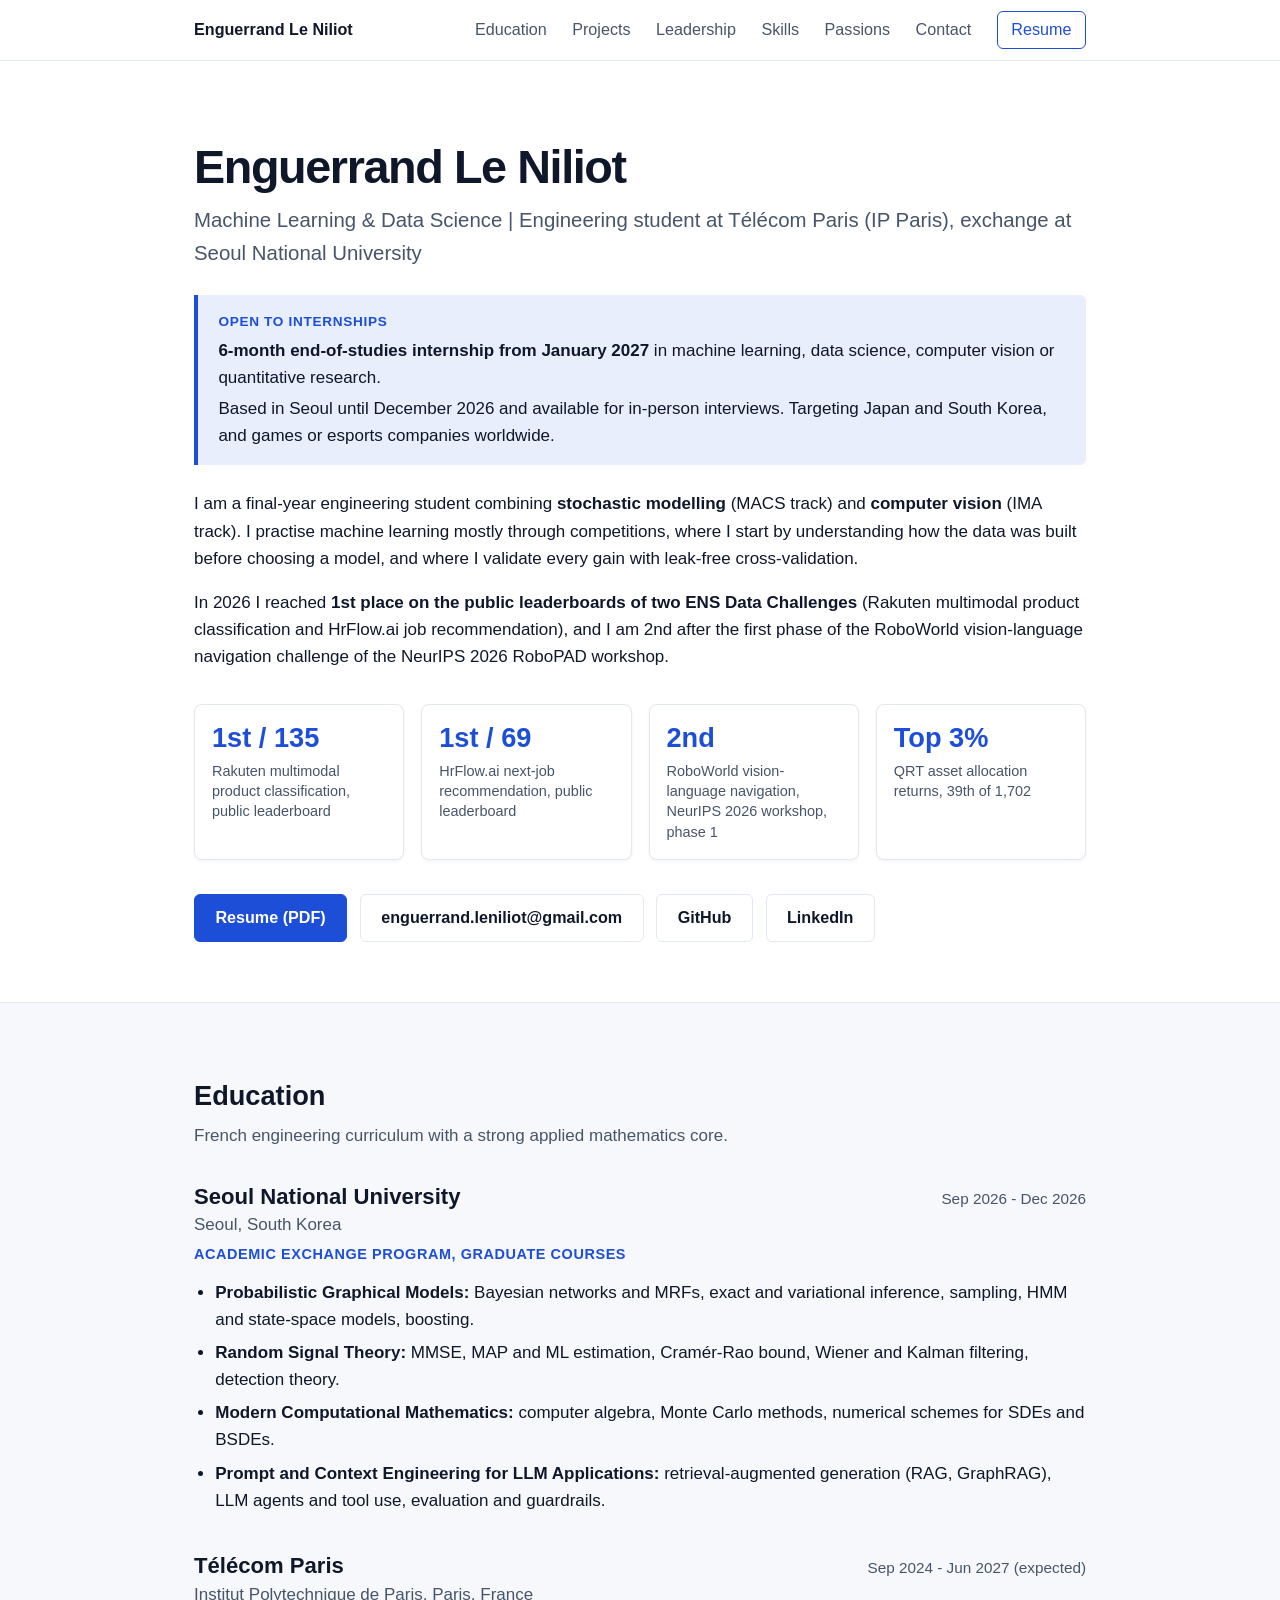
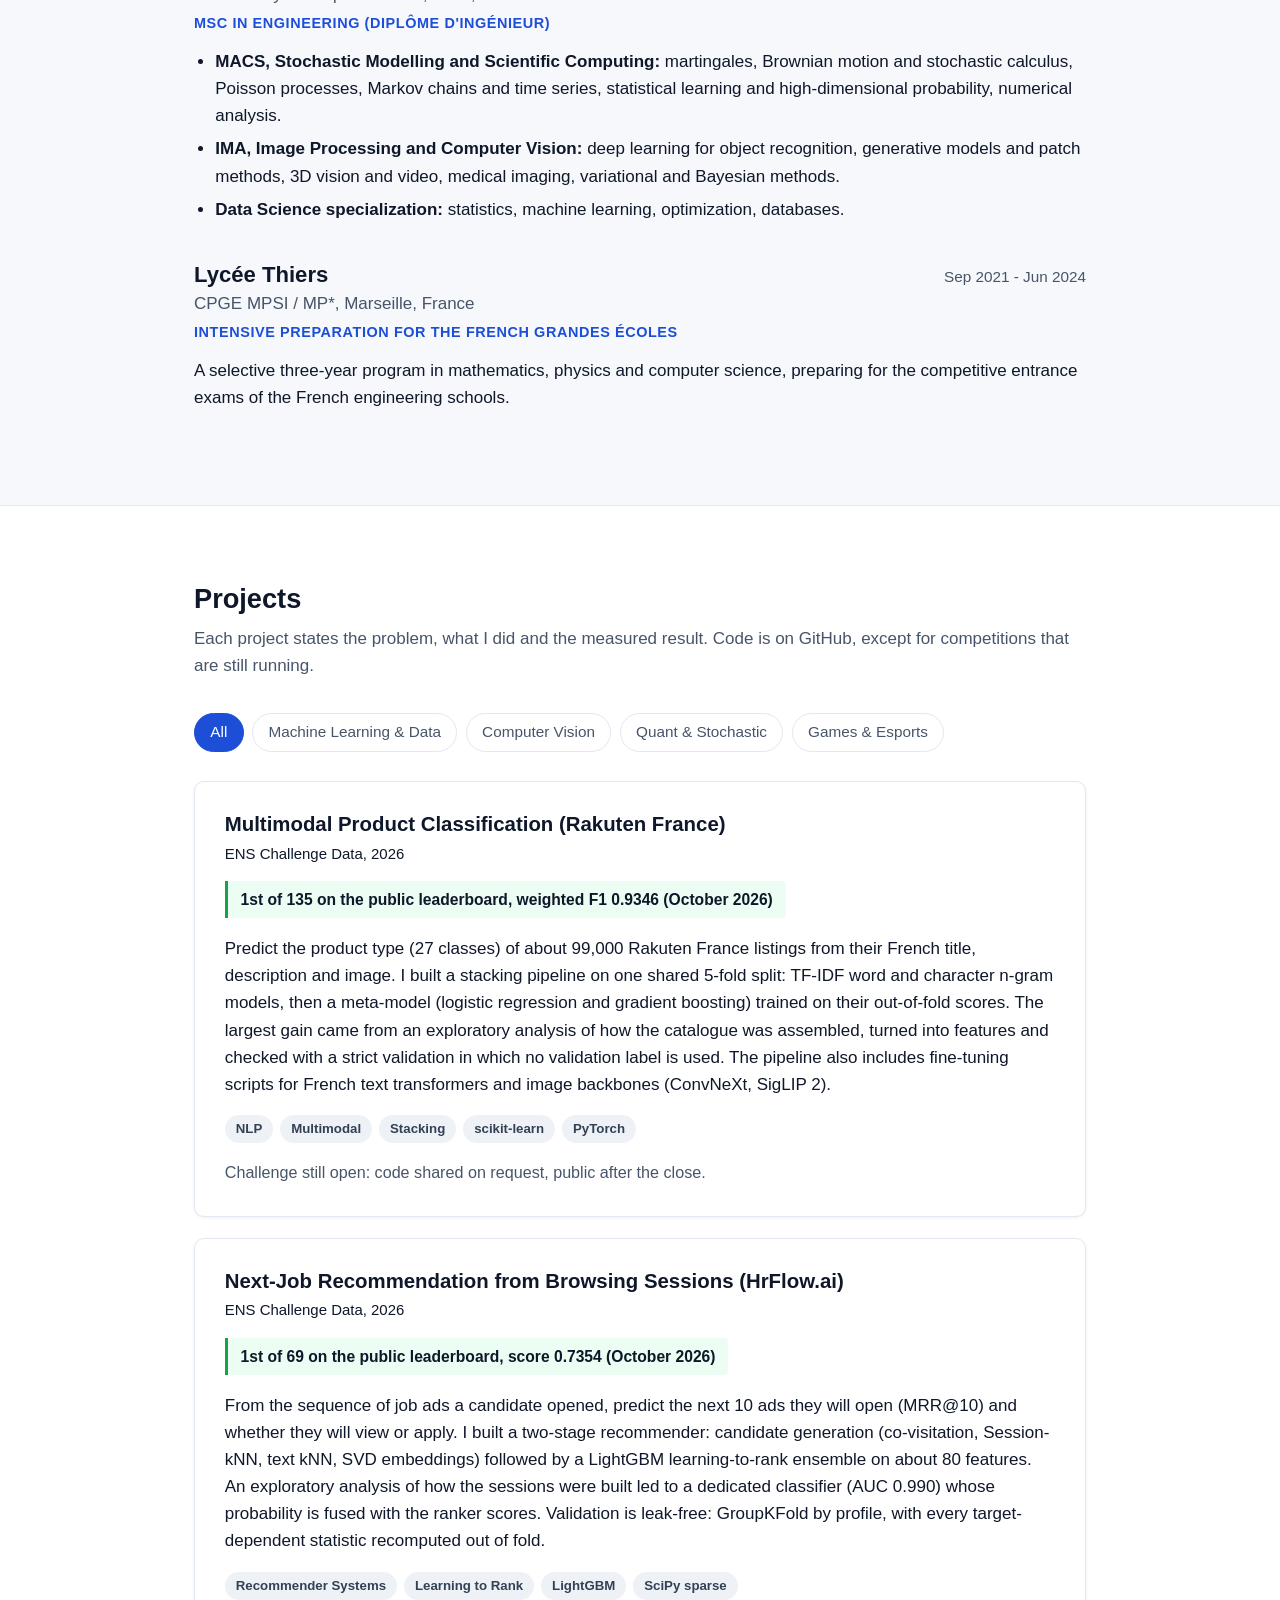
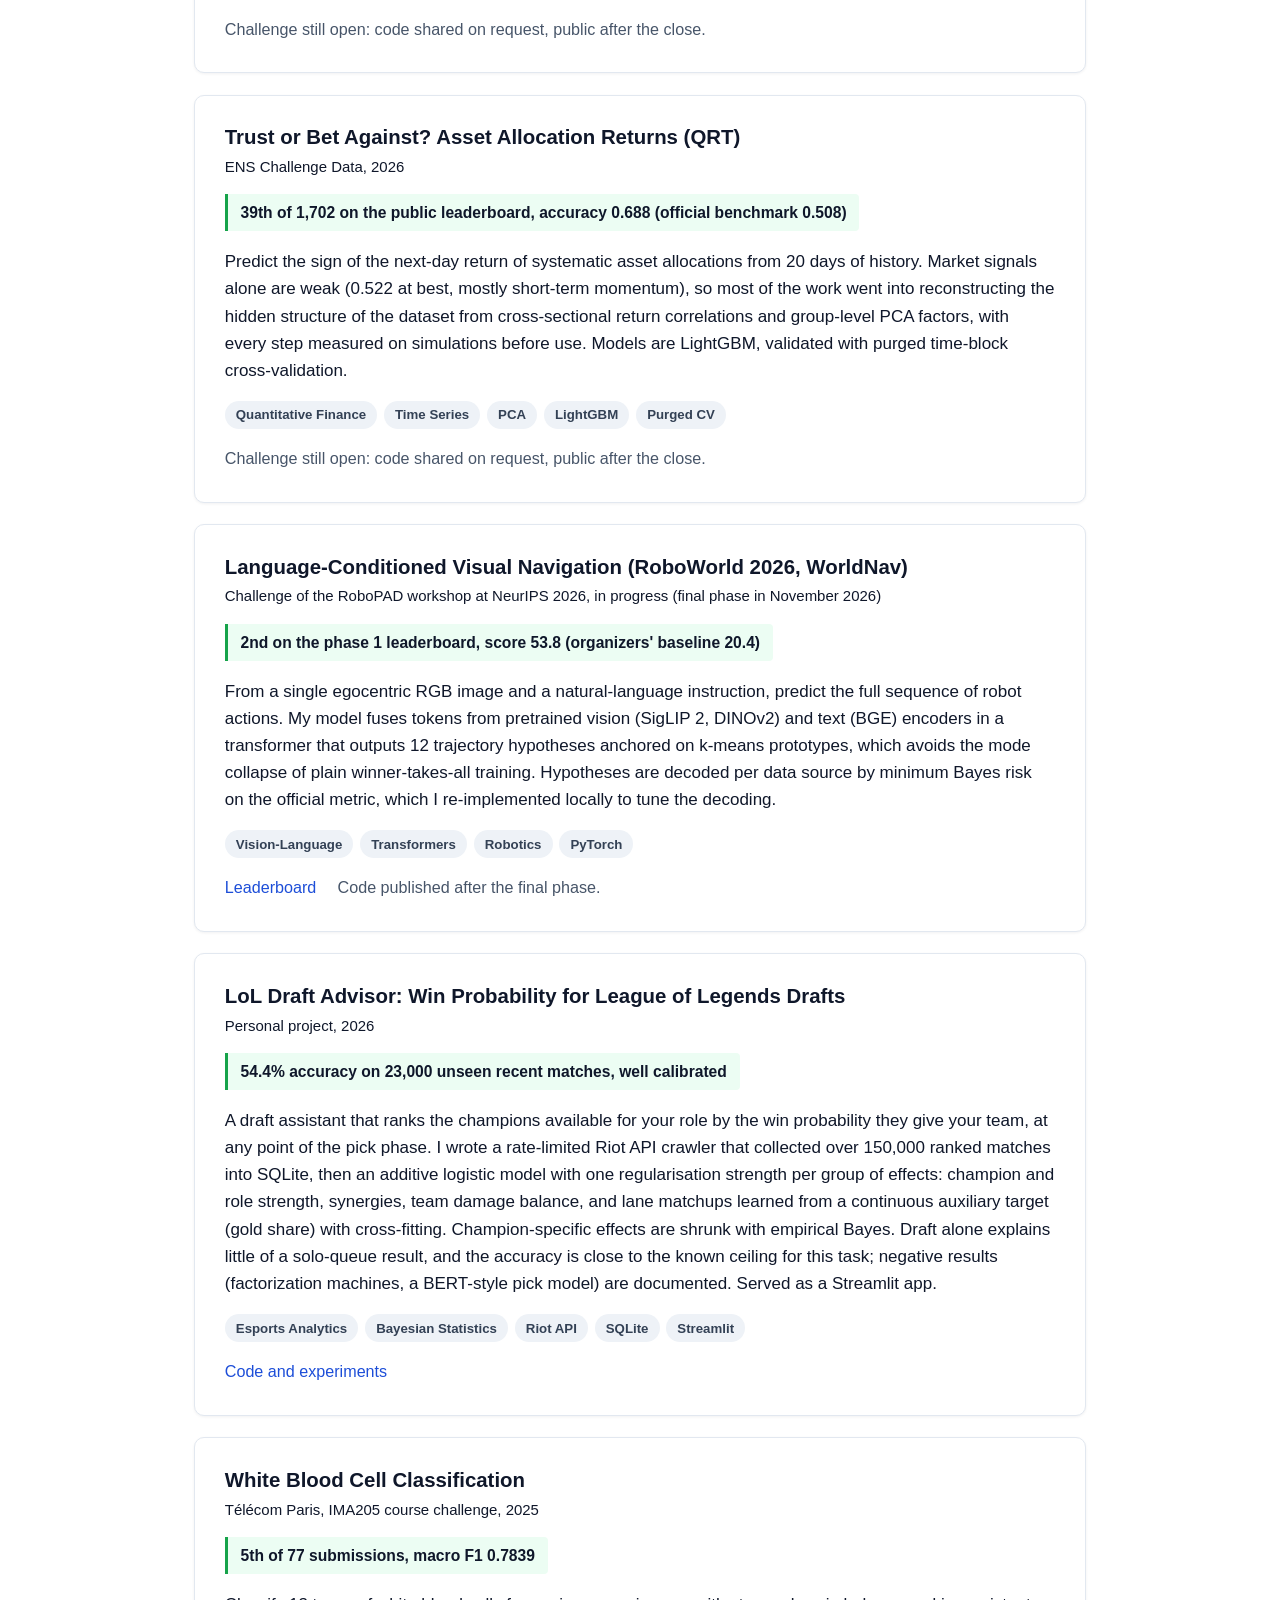
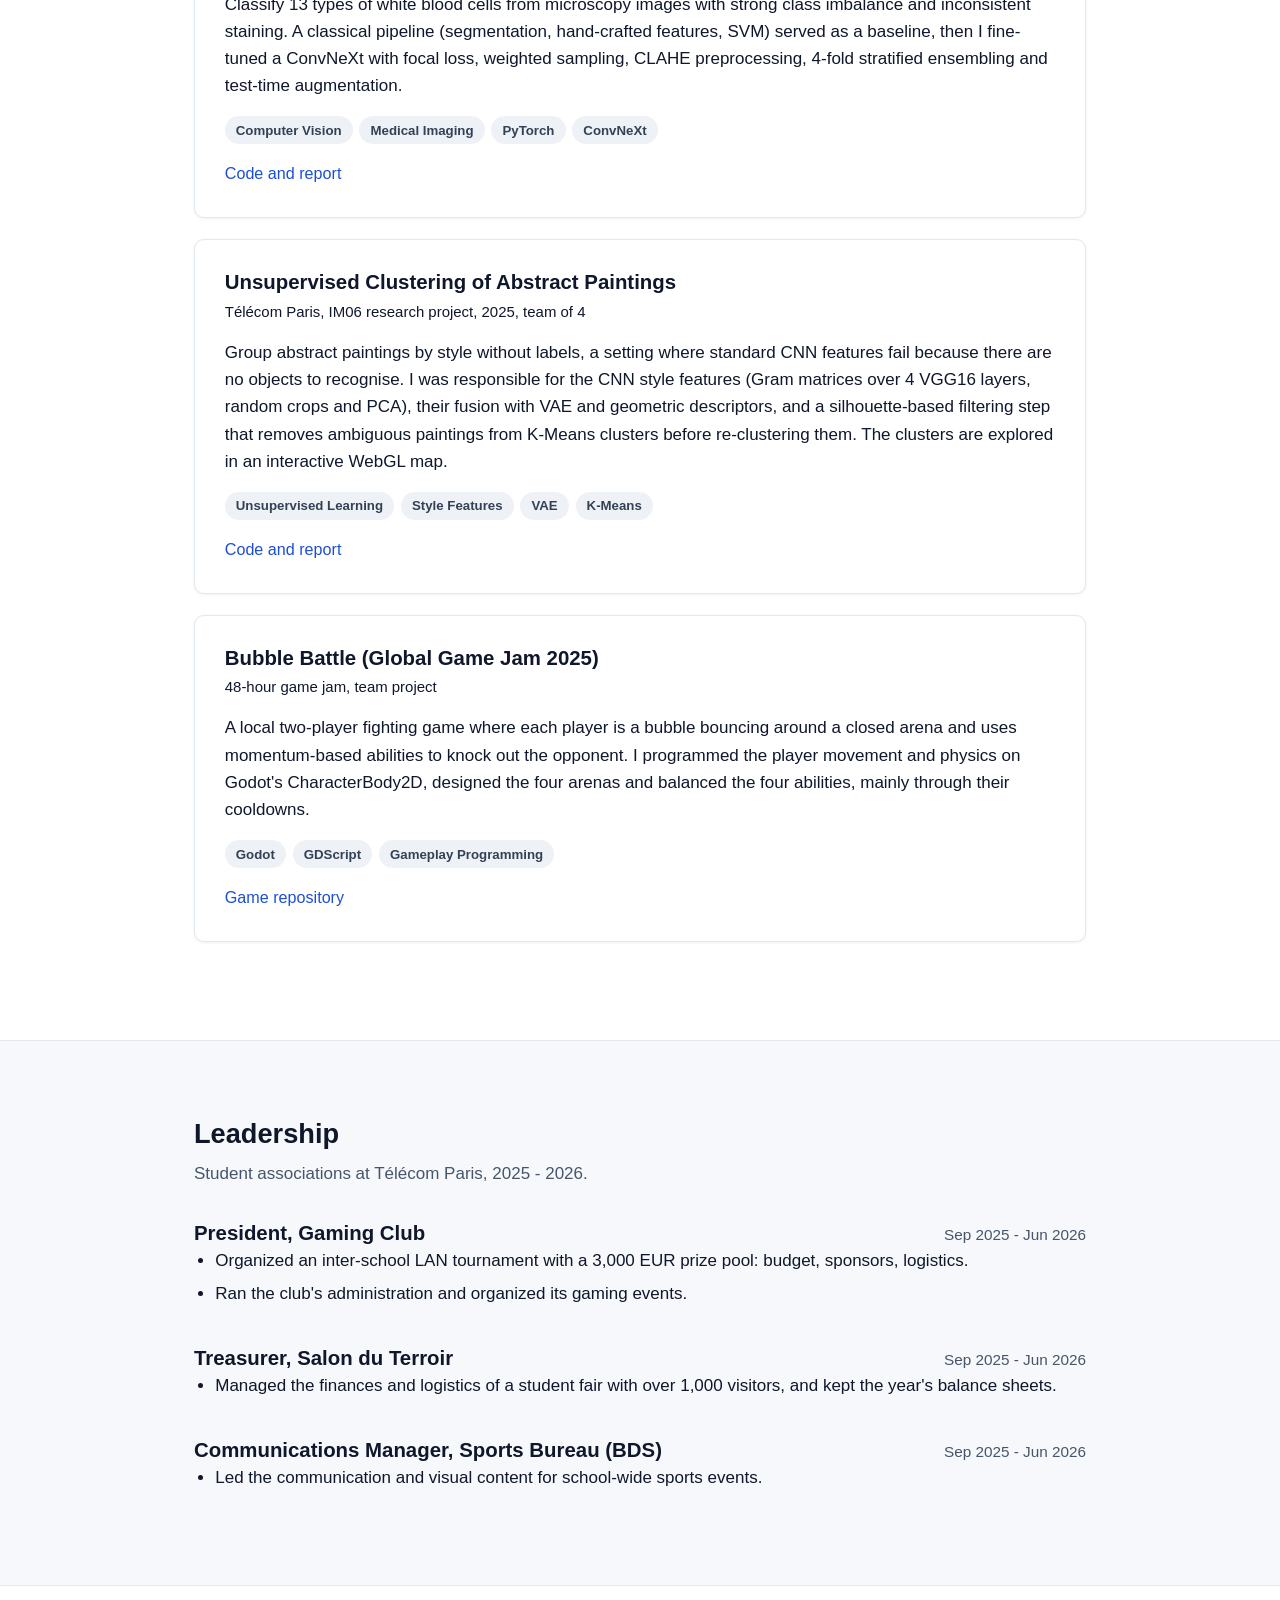
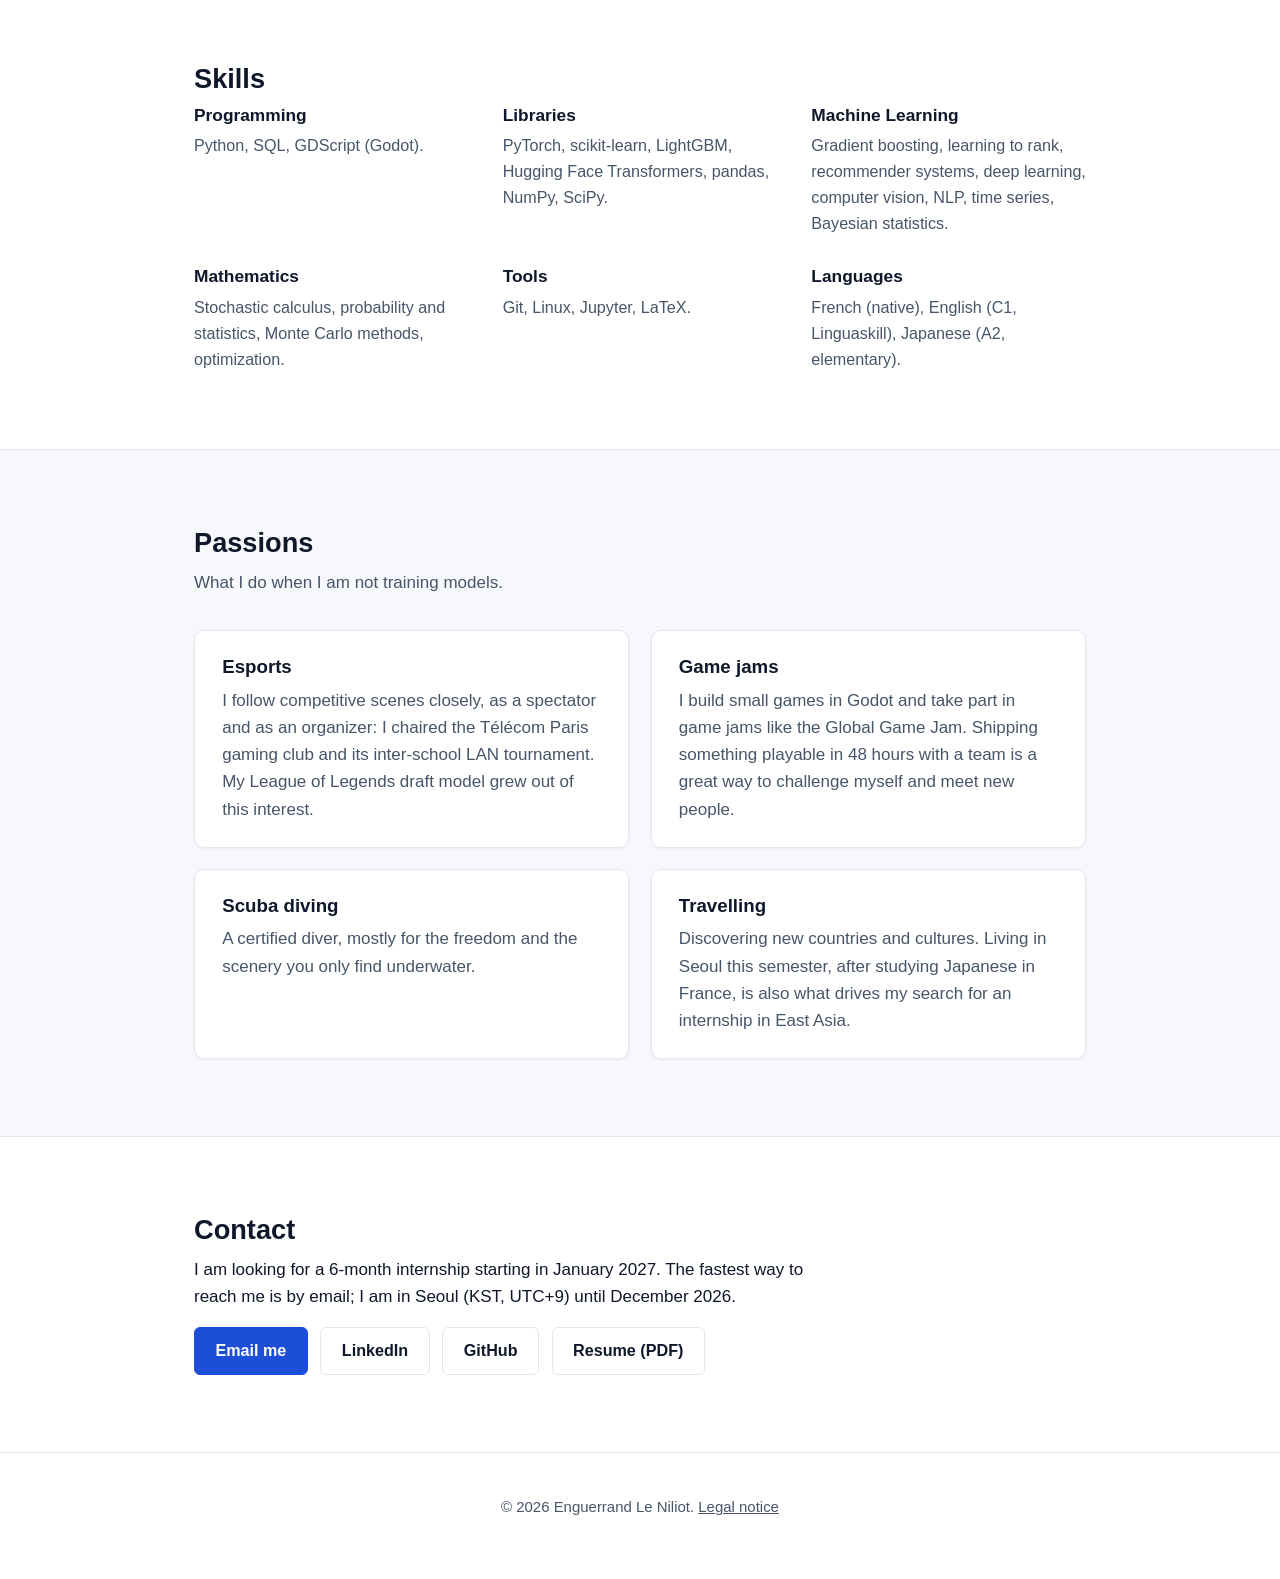
==== commit 500f3167: "Education before projects, passions as two-column cards, education labels, versioned stylesheet" ====
--- a/index.html
+++ b/index.html
@@ -19,7 +19,7 @@
 
     <link rel="icon"
         href="data:image/svg+xml,%3Csvg xmlns='http://www.w3.org/2000/svg' viewBox='0 0 64 64'%3E%3Crect width='64' height='64' rx='12' fill='%231d4ed8'/%3E%3Ctext x='32' y='42' font-family='Arial,sans-serif' font-size='28' font-weight='700' fill='white' text-anchor='middle'%3EEL%3C/text%3E%3C/svg%3E">
-    <link rel="stylesheet" href="css/style.css">
+    <link rel="stylesheet" href="css/style.css?v=2026-10-08b">
 
     <script type="application/ld+json">
     {
@@ -47,8 +47,8 @@
     <nav class="navbar" aria-label="Main">
         <div class="container">
             <a class="brand" href="#top">Enguerrand Le Niliot</a>
+            <a href="#education">Education</a>
             <a href="#projects">Projects</a>
-            <a href="#education">Education</a>
             <a href="#leadership">Leadership</a>
             <a href="#skills">Skills</a>
             <a href="#passions">Passions</a>
@@ -116,7 +116,63 @@
             </div>
         </header>
 
-        <section id="projects" class="section bg-alt">
+        <section id="education" class="section bg-alt">
+            <div class="container">
+                <h2 class="section-title">Education</h2>
+                <p class="section-intro">French engineering curriculum with a strong applied mathematics core.</p>
+
+                <div class="entry">
+                    <div class="entry-head">
+                        <h3>Seoul National University</h3>
+                        <span class="entry-date">Sep 2026 - Dec 2026</span>
+                    </div>
+                    <p class="entry-sub">Seoul, South Korea</p>
+                    <p class="entry-label">Academic exchange program, graduate courses</p>
+                    <ul>
+                        <li><strong>Probabilistic Graphical Models:</strong> Bayesian networks and MRFs, exact and
+                            variational inference, sampling, HMM and state-space models, boosting.</li>
+                        <li><strong>Random Signal Theory:</strong> MMSE, MAP and ML estimation, Cramér-Rao bound, Wiener
+                            and Kalman filtering, detection theory.</li>
+                        <li><strong>Modern Computational Mathematics:</strong> computer algebra, Monte Carlo methods,
+                            numerical schemes for SDEs and BSDEs.</li>
+                        <li><strong>Prompt and Context Engineering for LLM Applications:</strong> retrieval-augmented
+                            generation (RAG, GraphRAG), LLM agents and tool use, evaluation and guardrails.</li>
+                    </ul>
+                </div>
+
+                <div class="entry">
+                    <div class="entry-head">
+                        <h3>Télécom Paris</h3>
+                        <span class="entry-date">Sep 2024 - Jun 2027 (expected)</span>
+                    </div>
+                    <p class="entry-sub">Institut Polytechnique de Paris, Paris, France</p>
+                    <p class="entry-label">MSc in Engineering (Diplôme d'ingénieur)</p>
+                    <ul>
+                        <li><strong>MACS, Stochastic Modelling and Scientific Computing:</strong> martingales, Brownian
+                            motion and stochastic calculus, Poisson processes, Markov chains and time series,
+                            statistical learning and high-dimensional probability, numerical analysis.</li>
+                        <li><strong>IMA, Image Processing and Computer Vision:</strong> deep learning for object
+                            recognition, generative models and patch methods, 3D vision and video, medical imaging,
+                            variational and Bayesian methods.</li>
+                        <li><strong>Data Science specialization:</strong> statistics, machine learning, optimization,
+                            databases.</li>
+                    </ul>
+                </div>
+
+                <div class="entry">
+                    <div class="entry-head">
+                        <h3>Lycée Thiers</h3>
+                        <span class="entry-date">Sep 2021 - Jun 2024</span>
+                    </div>
+                    <p class="entry-sub">CPGE MPSI / MP*, Marseille, France</p>
+                    <p class="entry-label">Intensive preparation for the French Grandes Écoles</p>
+                    <p>A selective three-year program in mathematics, physics and computer science, preparing for the
+                        competitive entrance exams of the French engineering schools.</p>
+                </div>
+            </div>
+        </section>
+
+        <section id="projects" class="section">
             <div class="container">
                 <h2 class="section-title">Projects</h2>
                 <p class="section-intro">Each project states the problem, what I did and the measured result. Code is on
@@ -311,59 +367,6 @@
             </div>
         </section>
 
-        <section id="education" class="section">
-            <div class="container">
-                <h2 class="section-title">Education</h2>
-                <p class="section-intro">French engineering curriculum with a strong applied mathematics core.</p>
-
-                <div class="entry">
-                    <div class="entry-head">
-                        <h3>Seoul National University</h3>
-                        <span class="entry-date">Sep 2026 - Dec 2026</span>
-                    </div>
-                    <p class="entry-sub">Academic exchange, graduate courses, Seoul, South Korea</p>
-                    <ul>
-                        <li><strong>Probabilistic Graphical Models:</strong> Bayesian networks and MRFs, exact and
-                            variational inference, sampling, HMM and state-space models, boosting.</li>
-                        <li><strong>Random Signal Theory:</strong> MMSE, MAP and ML estimation, Cramér-Rao bound, Wiener
-                            and Kalman filtering, detection theory.</li>
-                        <li><strong>Modern Computational Mathematics:</strong> computer algebra, Monte Carlo methods,
-                            numerical schemes for SDEs and BSDEs.</li>
-                        <li><strong>Prompt and Context Engineering for LLM Applications:</strong> retrieval-augmented
-                            generation (RAG, GraphRAG), LLM agents and tool use, evaluation and guardrails.</li>
-                    </ul>
-                </div>
-
-                <div class="entry">
-                    <div class="entry-head">
-                        <h3>Télécom Paris, Institut Polytechnique de Paris</h3>
-                        <span class="entry-date">Sep 2024 - Jun 2027 (expected)</span>
-                    </div>
-                    <p class="entry-sub">MSc in Engineering (Diplôme d'ingénieur), Palaiseau, France</p>
-                    <ul>
-                        <li><strong>MACS, Stochastic Modelling and Scientific Computing:</strong> martingales, Brownian
-                            motion and stochastic calculus, Poisson processes, Markov chains and time series,
-                            statistical learning and high-dimensional probability, numerical analysis.</li>
-                        <li><strong>IMA, Image Processing and Computer Vision:</strong> deep learning for object
-                            recognition, generative models and patch methods, 3D vision and video, medical imaging,
-                            variational and Bayesian methods.</li>
-                        <li><strong>Data Science specialization:</strong> statistics, machine learning, optimization,
-                            databases.</li>
-                    </ul>
-                </div>
-
-                <div class="entry">
-                    <div class="entry-head">
-                        <h3>Lycée Thiers</h3>
-                        <span class="entry-date">Sep 2021 - Jun 2024</span>
-                    </div>
-                    <p class="entry-sub">CPGE MPSI / MP*, Marseille, France</p>
-                    <p>Intensive classes preparing for the competitive entrance exams of the French Grandes Écoles, in
-                        mathematics, physics and computer science.</p>
-                </div>
-            </div>
-        </section>
-
         <section id="leadership" class="section bg-alt">
             <div class="container">
                 <h2 class="section-title">Leadership</h2>
@@ -443,24 +446,24 @@
                 <h2 class="section-title">Passions</h2>
                 <p class="section-intro">What I do when I am not training models.</p>
 
-                <div class="skills-grid">
-                    <div class="skill-category">
+                <div class="passions-grid">
+                    <div class="passion">
                         <h3>Esports</h3>
                         <p>I follow competitive scenes closely, as a spectator and as an organizer: I chaired the
                             Télécom Paris gaming club and its inter-school LAN tournament. My League of Legends draft
                             model grew out of this interest.</p>
                     </div>
-                    <div class="skill-category">
+                    <div class="passion">
                         <h3>Game jams</h3>
                         <p>I build small games in Godot and take part in game jams like the Global Game Jam. Shipping
                             something playable in 48 hours with a team is a great way to challenge myself and meet new
                             people.</p>
                     </div>
-                    <div class="skill-category">
+                    <div class="passion">
                         <h3>Scuba diving</h3>
                         <p>A certified diver, mostly for the freedom and the scenery you only find underwater.</p>
                     </div>
-                    <div class="skill-category">
+                    <div class="passion">
                         <h3>Travelling</h3>
                         <p>Discovering new countries and cultures. Living in Seoul this semester, after studying Japanese
                             in France, is also what drives my search for an internship in East Asia.</p>
--- a/css/style.css
+++ b/css/style.css
@@ -431,7 +431,20 @@
 
 .entry-sub {
     color: var(--text-muted);
-    margin-bottom: 0.6rem;
+    margin-bottom: 0.25rem;
+}
+
+.entry-label {
+    font-size: 0.85rem;
+    font-weight: 600;
+    color: var(--accent);
+    text-transform: uppercase;
+    letter-spacing: 0.04em;
+    margin-bottom: 0.75rem;
+}
+
+#education .entry-head h3 {
+    font-size: 1.3rem;
 }
 
 .entry ul {
@@ -456,6 +469,31 @@
     margin-bottom: 0;
 }
 
+/* Passions: two columns of cards */
+.passions-grid {
+    display: grid;
+    grid-template-columns: repeat(2, 1fr);
+    gap: 1.25rem;
+}
+
+.passion {
+    background-color: var(--surface);
+    border: 1px solid var(--border);
+    border-radius: 10px;
+    padding: 1.4rem 1.6rem;
+    box-shadow: var(--shadow);
+}
+
+.passion h3 {
+    font-size: 1.1rem;
+    margin-bottom: 0.5rem;
+}
+
+.passion p {
+    color: var(--text-muted);
+    margin-bottom: 0;
+}
+
 /* Contact */
 .contact p {
     max-width: 640px;
@@ -499,6 +537,10 @@
 @media (max-width: 820px) {
     .stats {
         grid-template-columns: repeat(2, 1fr);
+    }
+
+    .passions-grid {
+        grid-template-columns: 1fr;
     }
 }
 
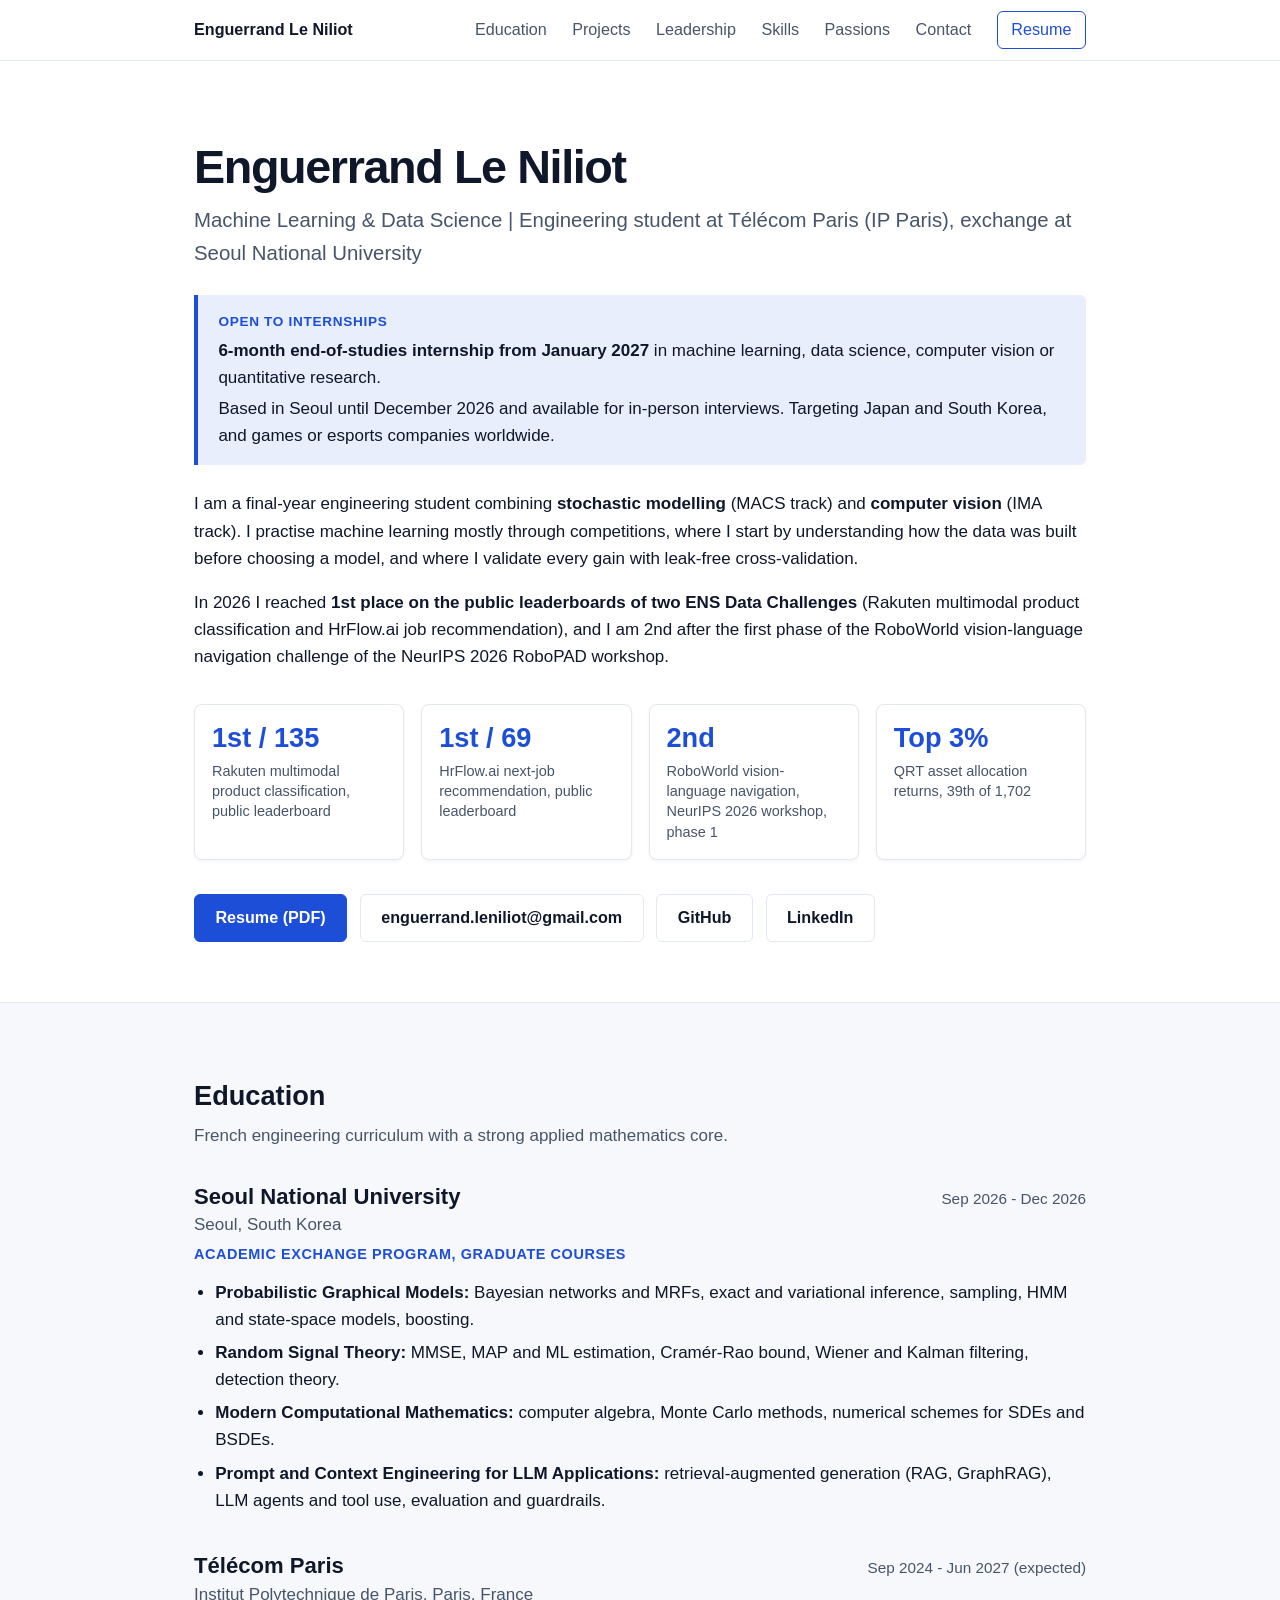
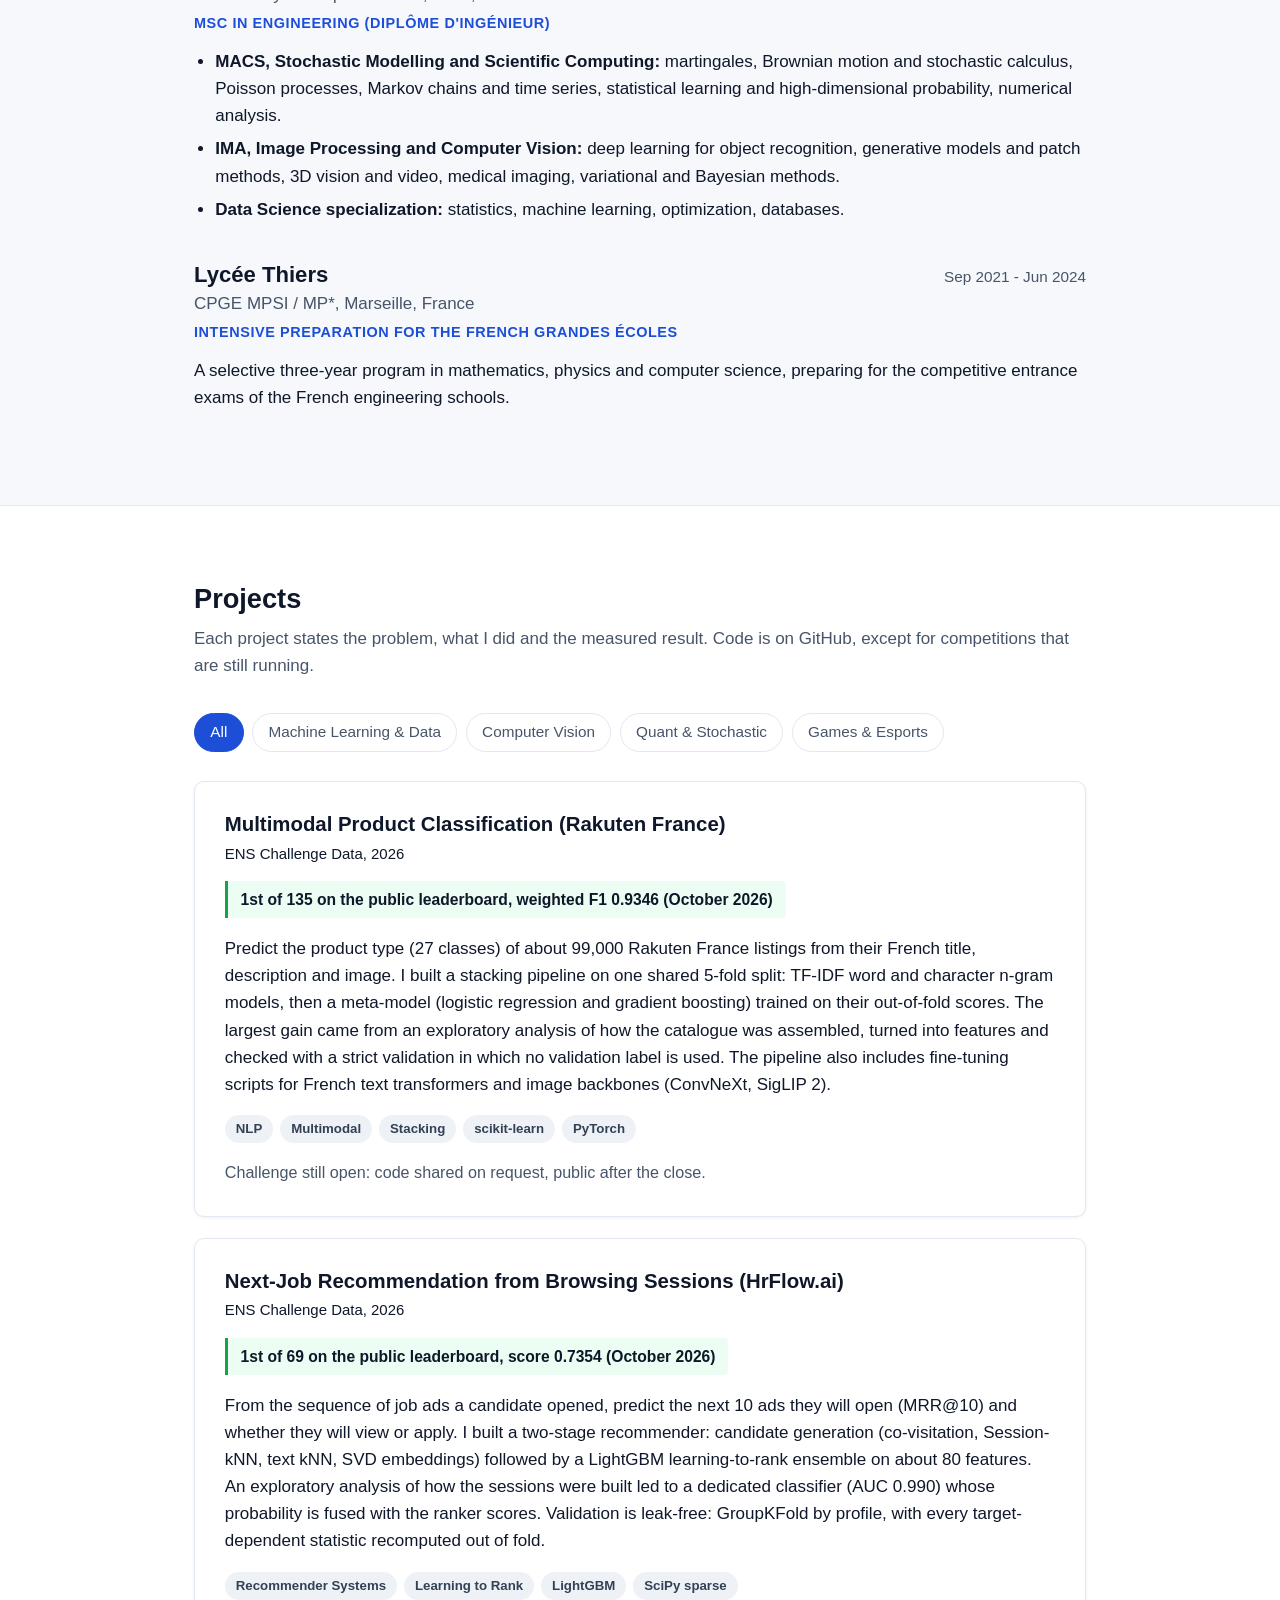
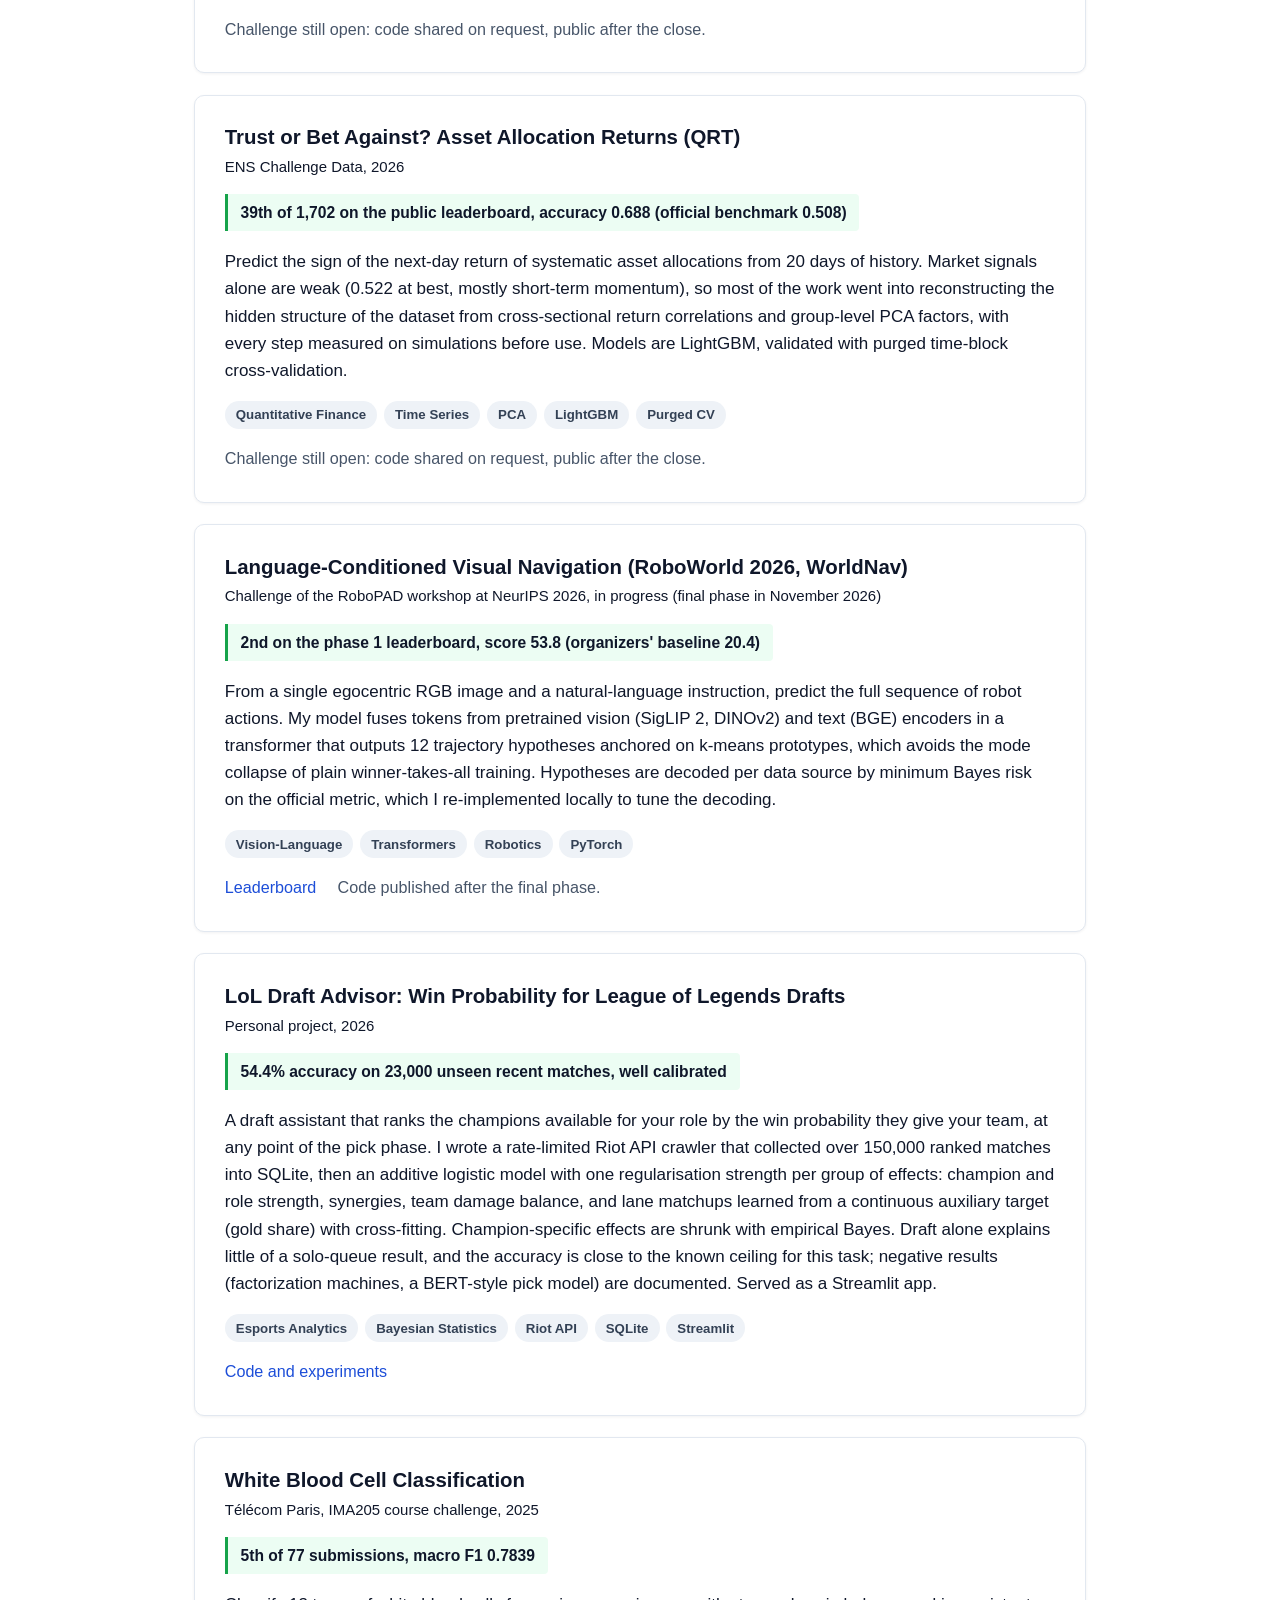
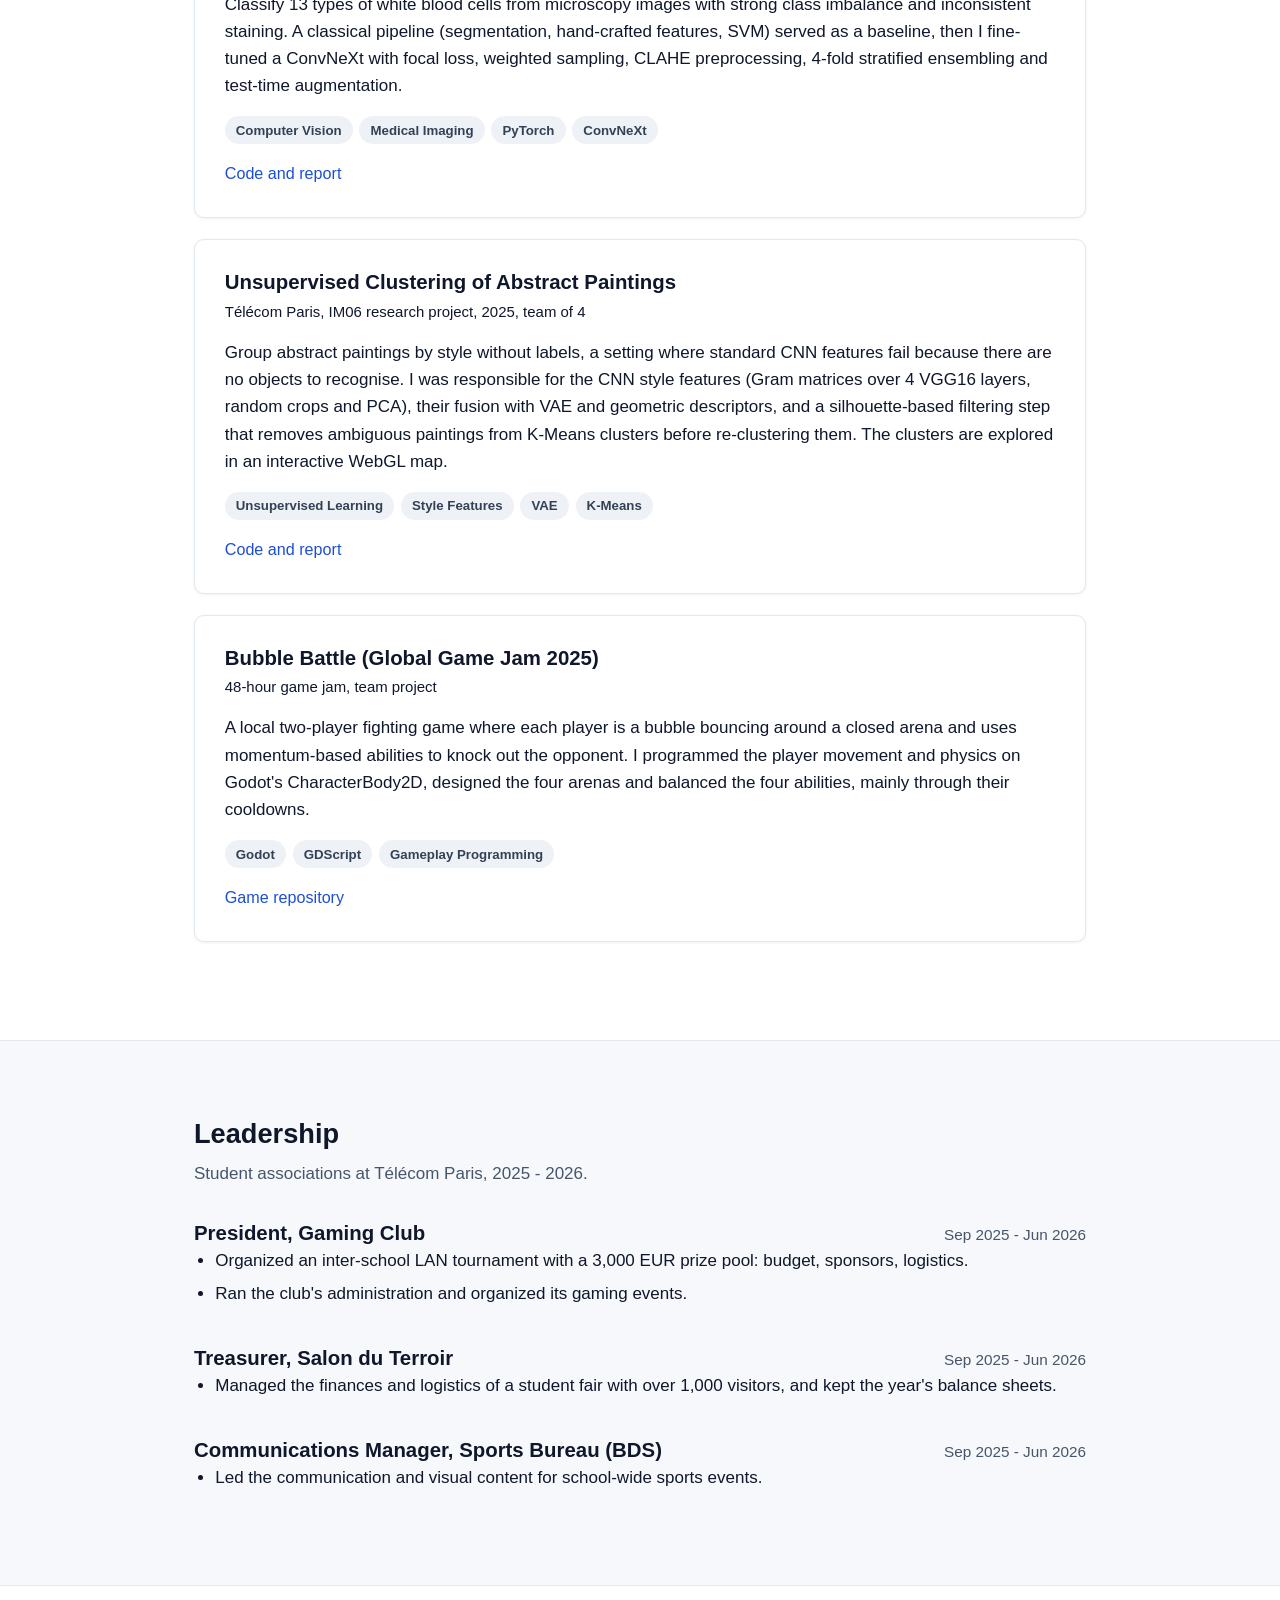
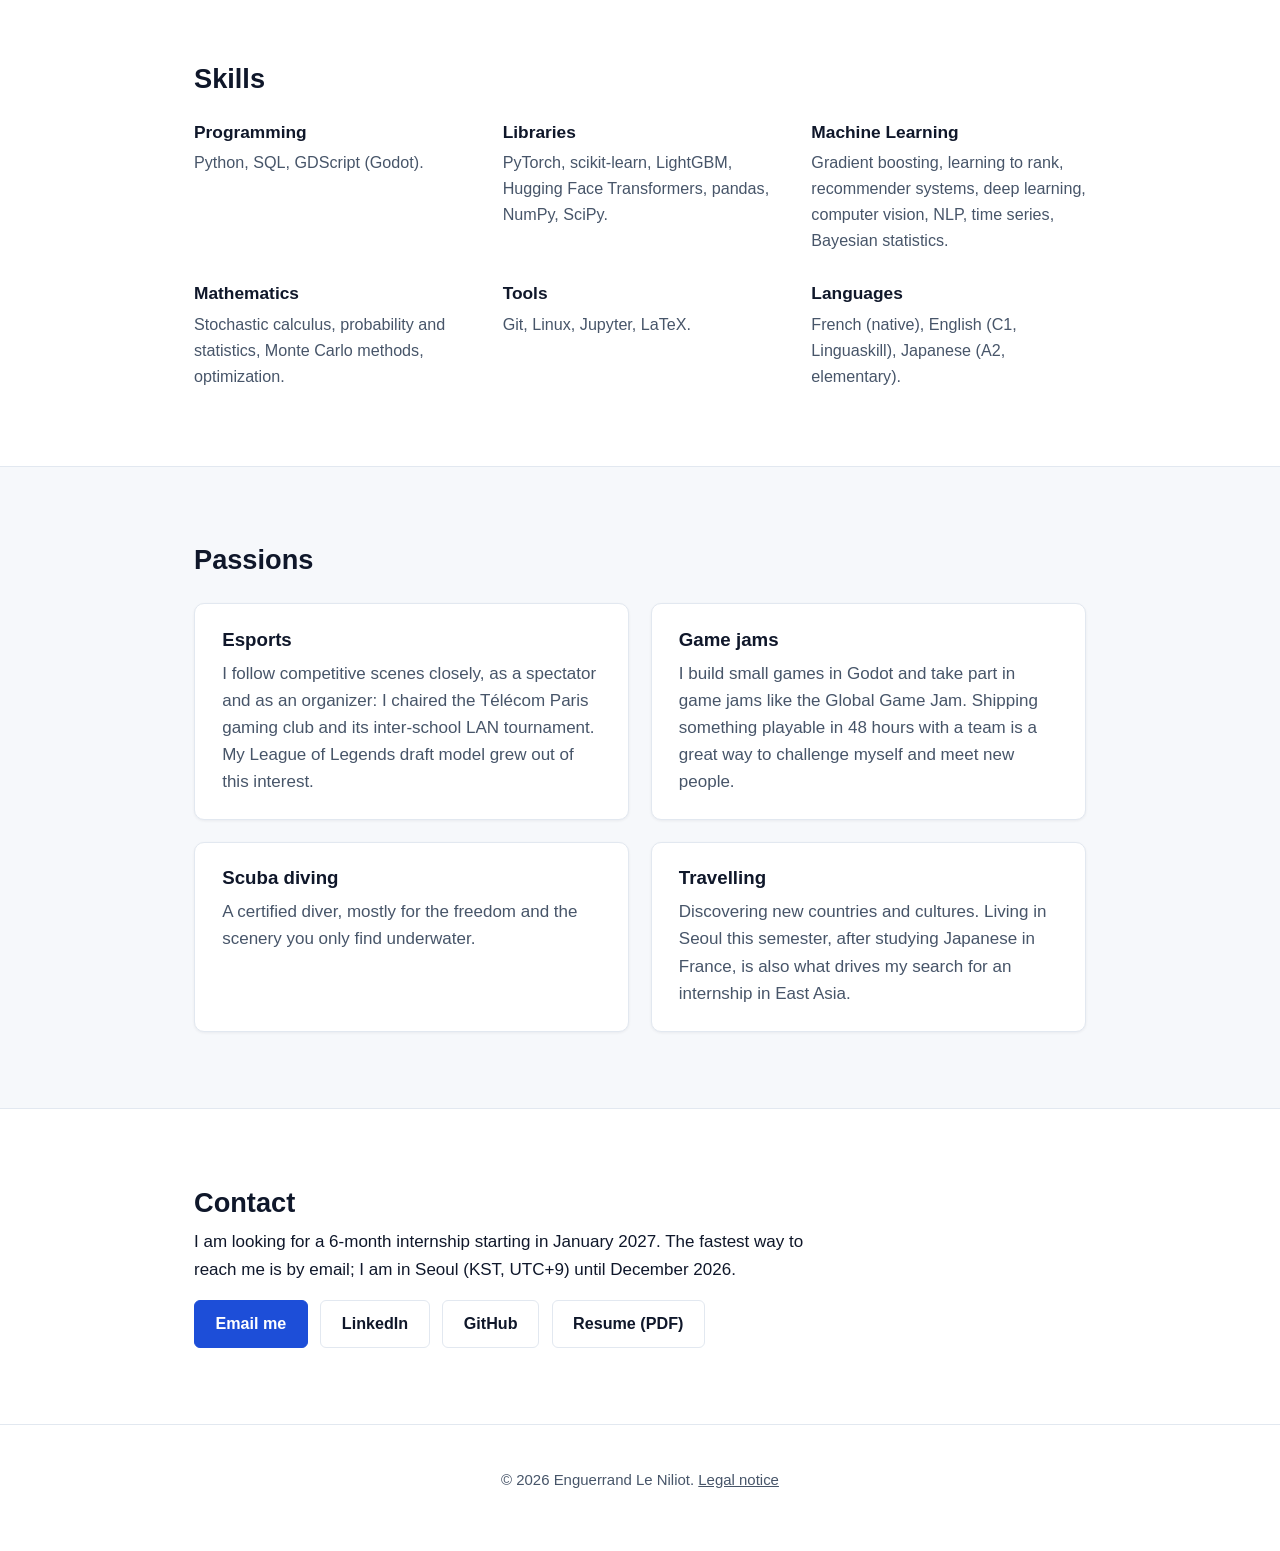
==== commit 5121b92b: "Remove passions intro line, add spacing under section titles" ====
--- a/index.html
+++ b/index.html
@@ -19,7 +19,7 @@
 
     <link rel="icon"
         href="data:image/svg+xml,%3Csvg xmlns='http://www.w3.org/2000/svg' viewBox='0 0 64 64'%3E%3Crect width='64' height='64' rx='12' fill='%231d4ed8'/%3E%3Ctext x='32' y='42' font-family='Arial,sans-serif' font-size='28' font-weight='700' fill='white' text-anchor='middle'%3EEL%3C/text%3E%3C/svg%3E">
-    <link rel="stylesheet" href="css/style.css?v=2026-10-08b">
+    <link rel="stylesheet" href="css/style.css?v=2026-10-11">
 
     <script type="application/ld+json">
     {
@@ -444,7 +444,6 @@
         <section id="passions" class="section bg-alt">
             <div class="container">
                 <h2 class="section-title">Passions</h2>
-                <p class="section-intro">What I do when I am not training models.</p>
 
                 <div class="passions-grid">
                     <div class="passion">
--- a/css/style.css
+++ b/css/style.css
@@ -125,6 +125,11 @@
     margin-bottom: 2rem;
 }
 
+.section-title + .skills-grid,
+.section-title + .passions-grid {
+    margin-top: 1.5rem;
+}
+
 p,
 ul {
     margin-bottom: 1rem;
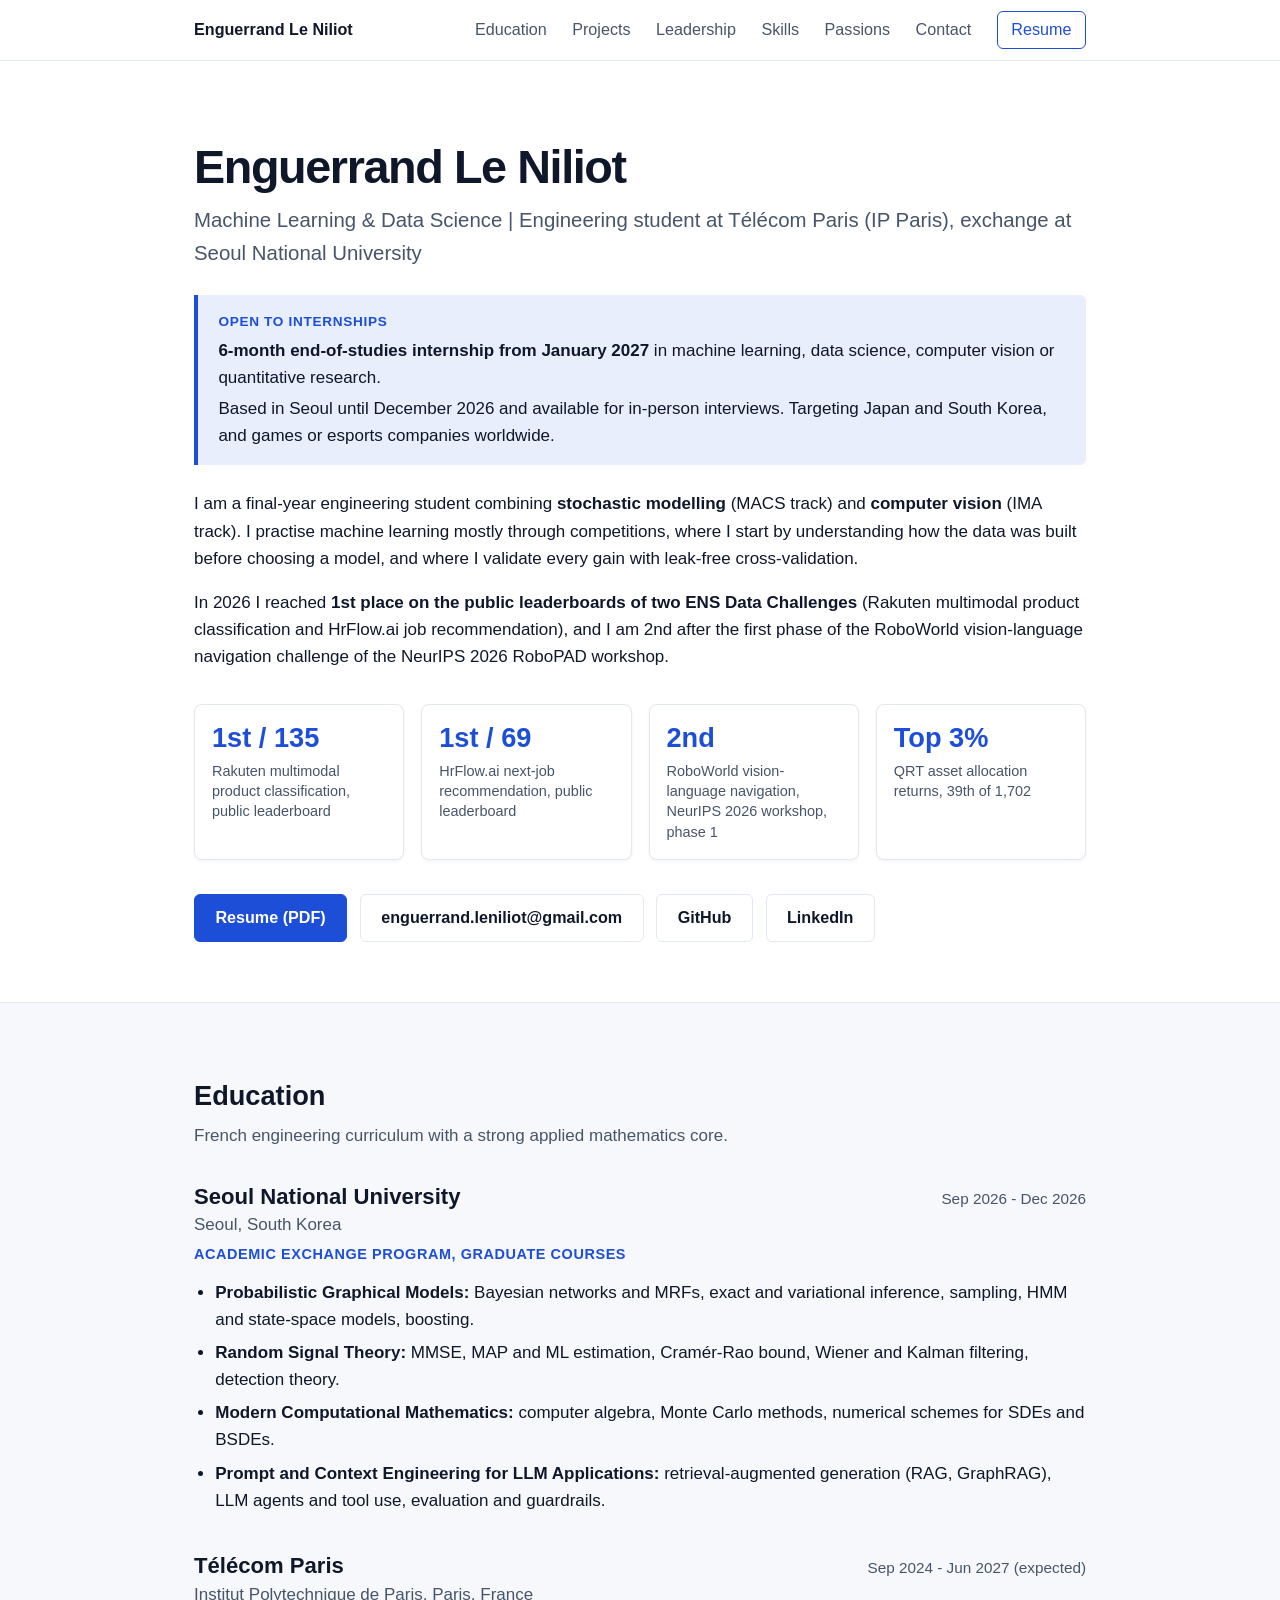
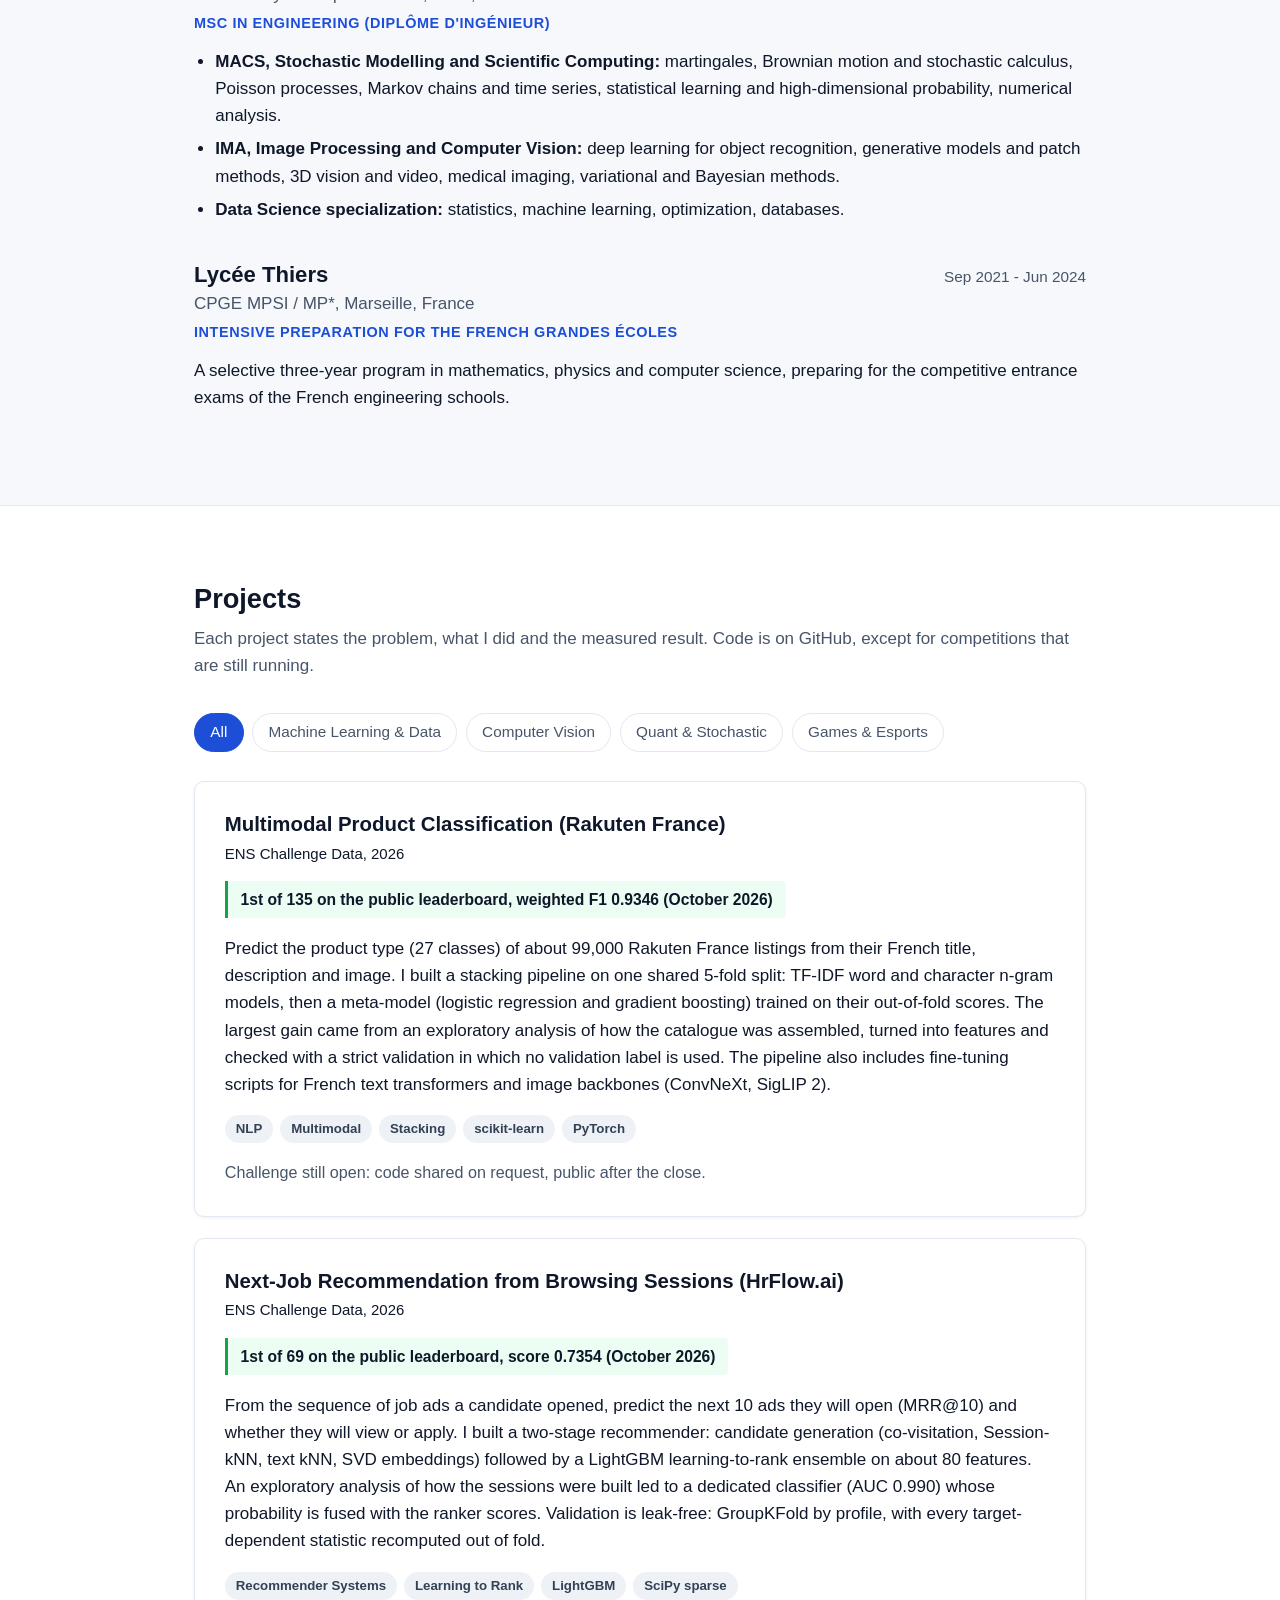
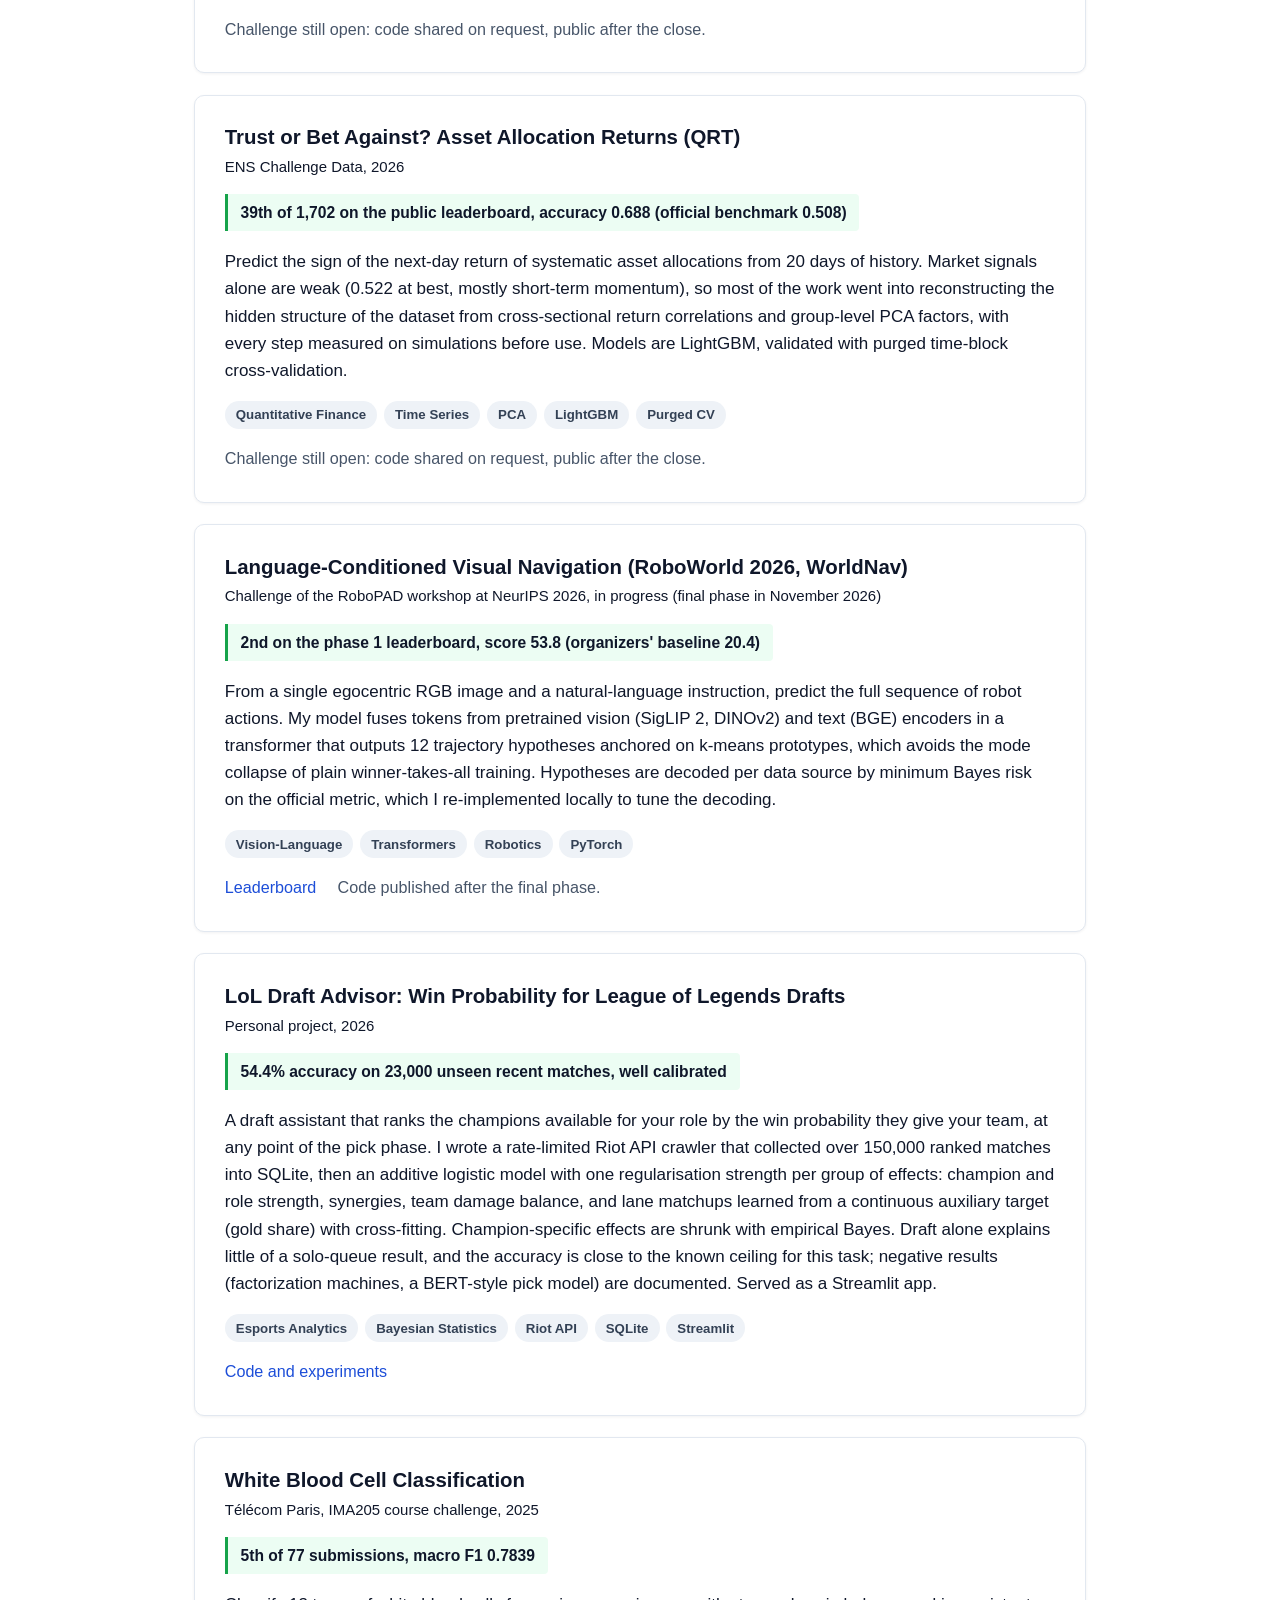
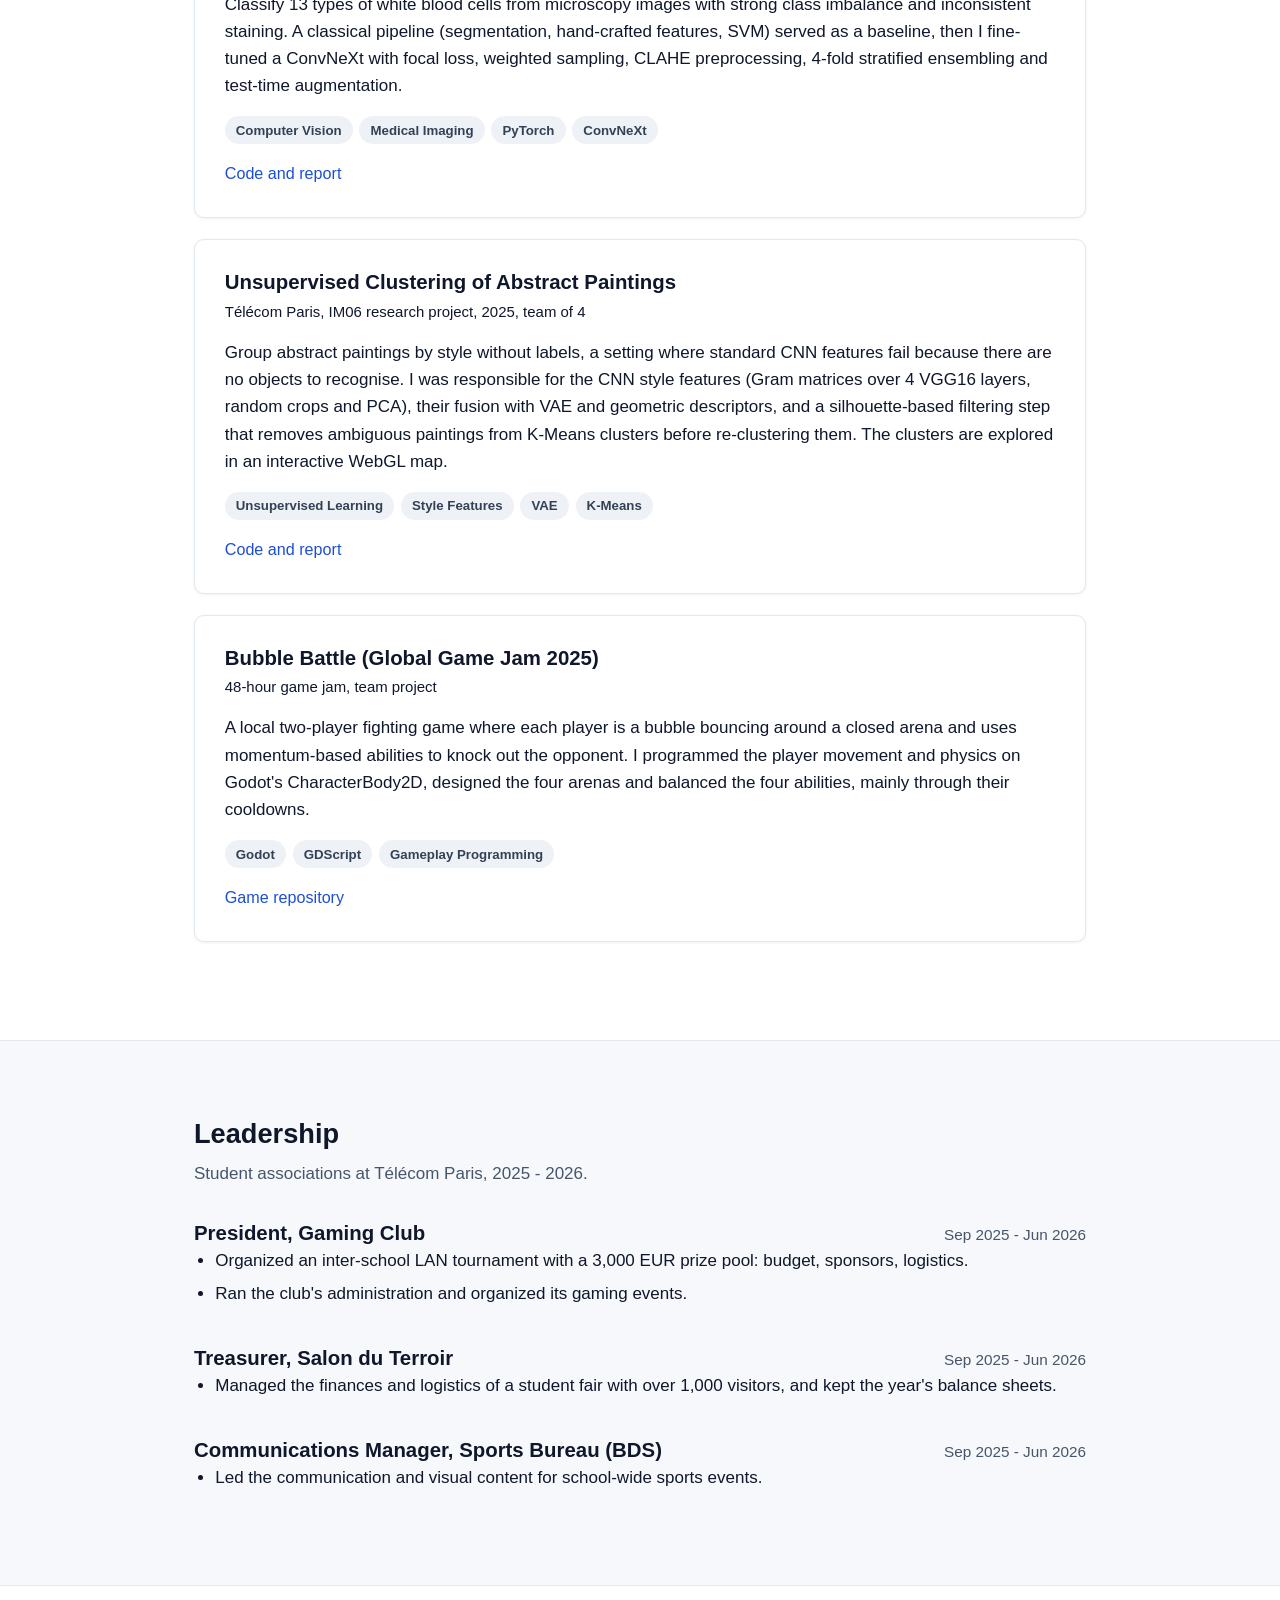
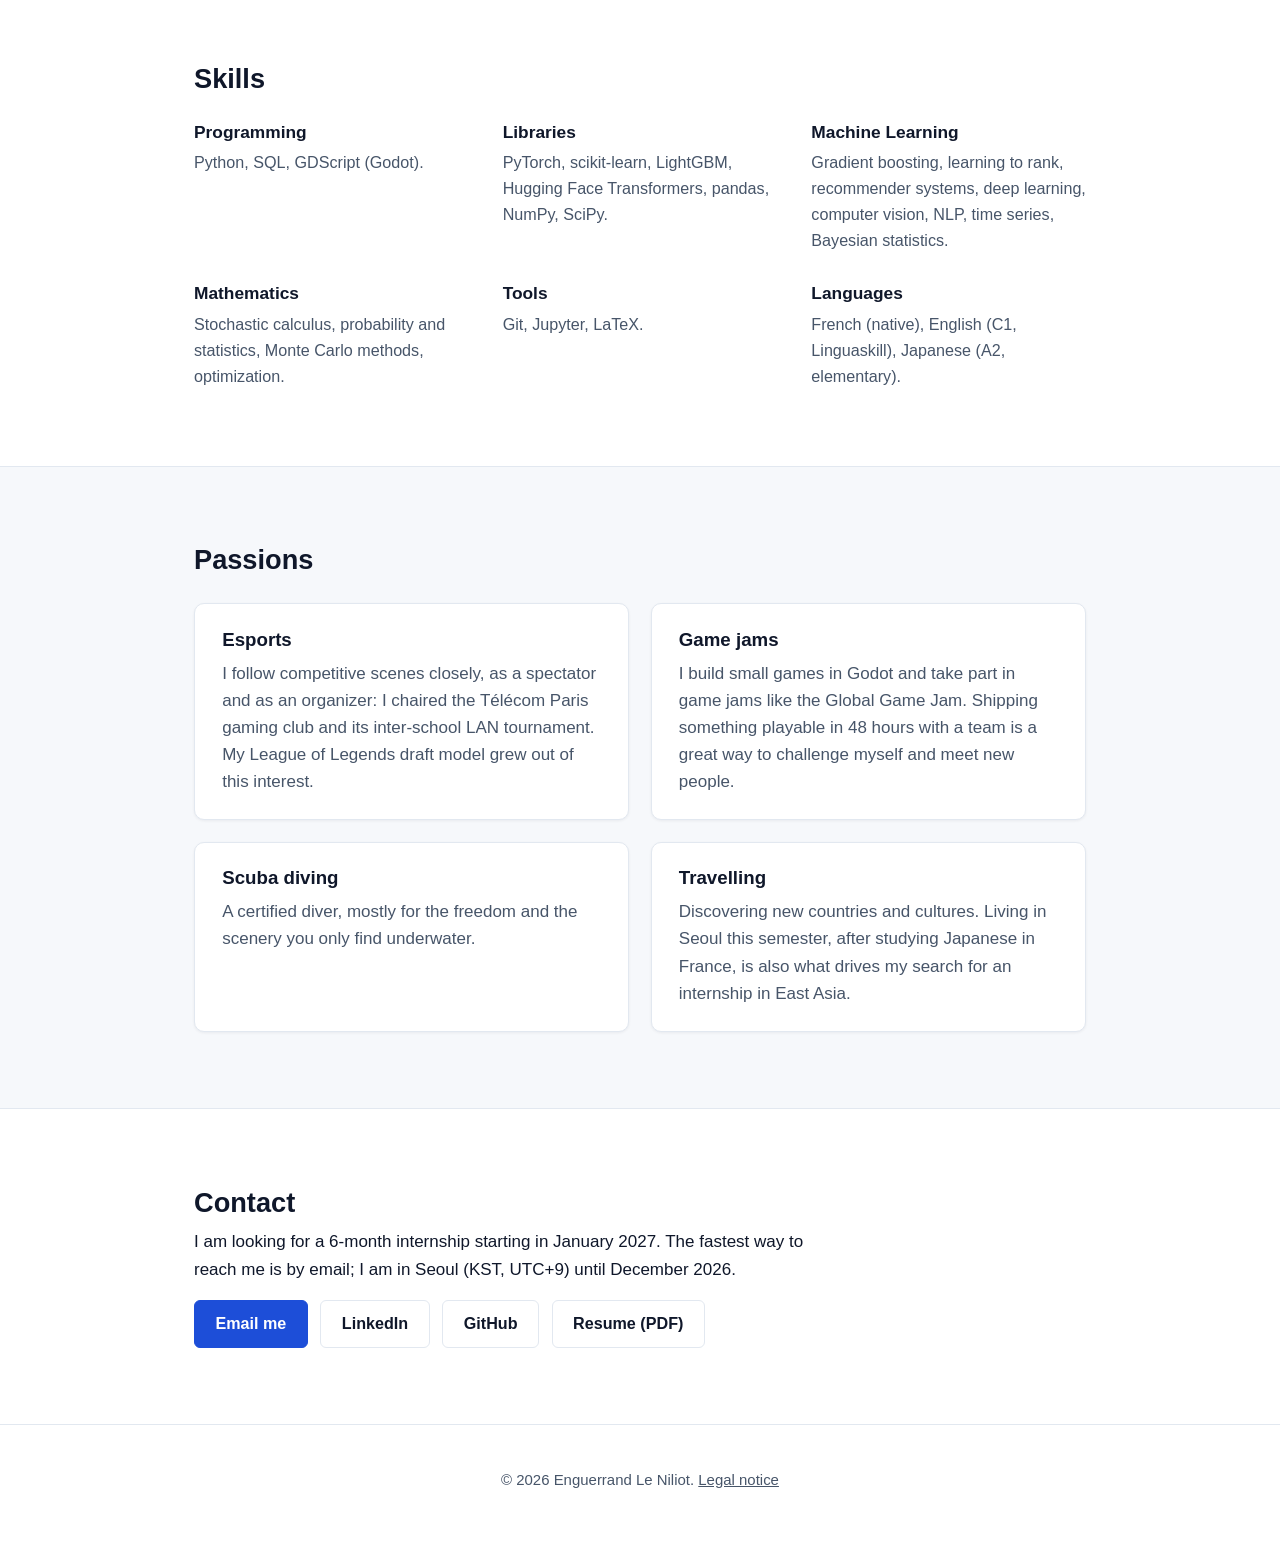
==== commit fd54893a: "Remove Linux from skills and resume" ====
--- a/index.html
+++ b/index.html
@@ -431,7 +431,7 @@
                     </div>
                     <div class="skill-category">
                         <h3>Tools</h3>
-                        <p>Git, Linux, Jupyter, LaTeX.</p>
+                        <p>Git, Jupyter, LaTeX.</p>
                     </div>
                     <div class="skill-category">
                         <h3>Languages</h3>
